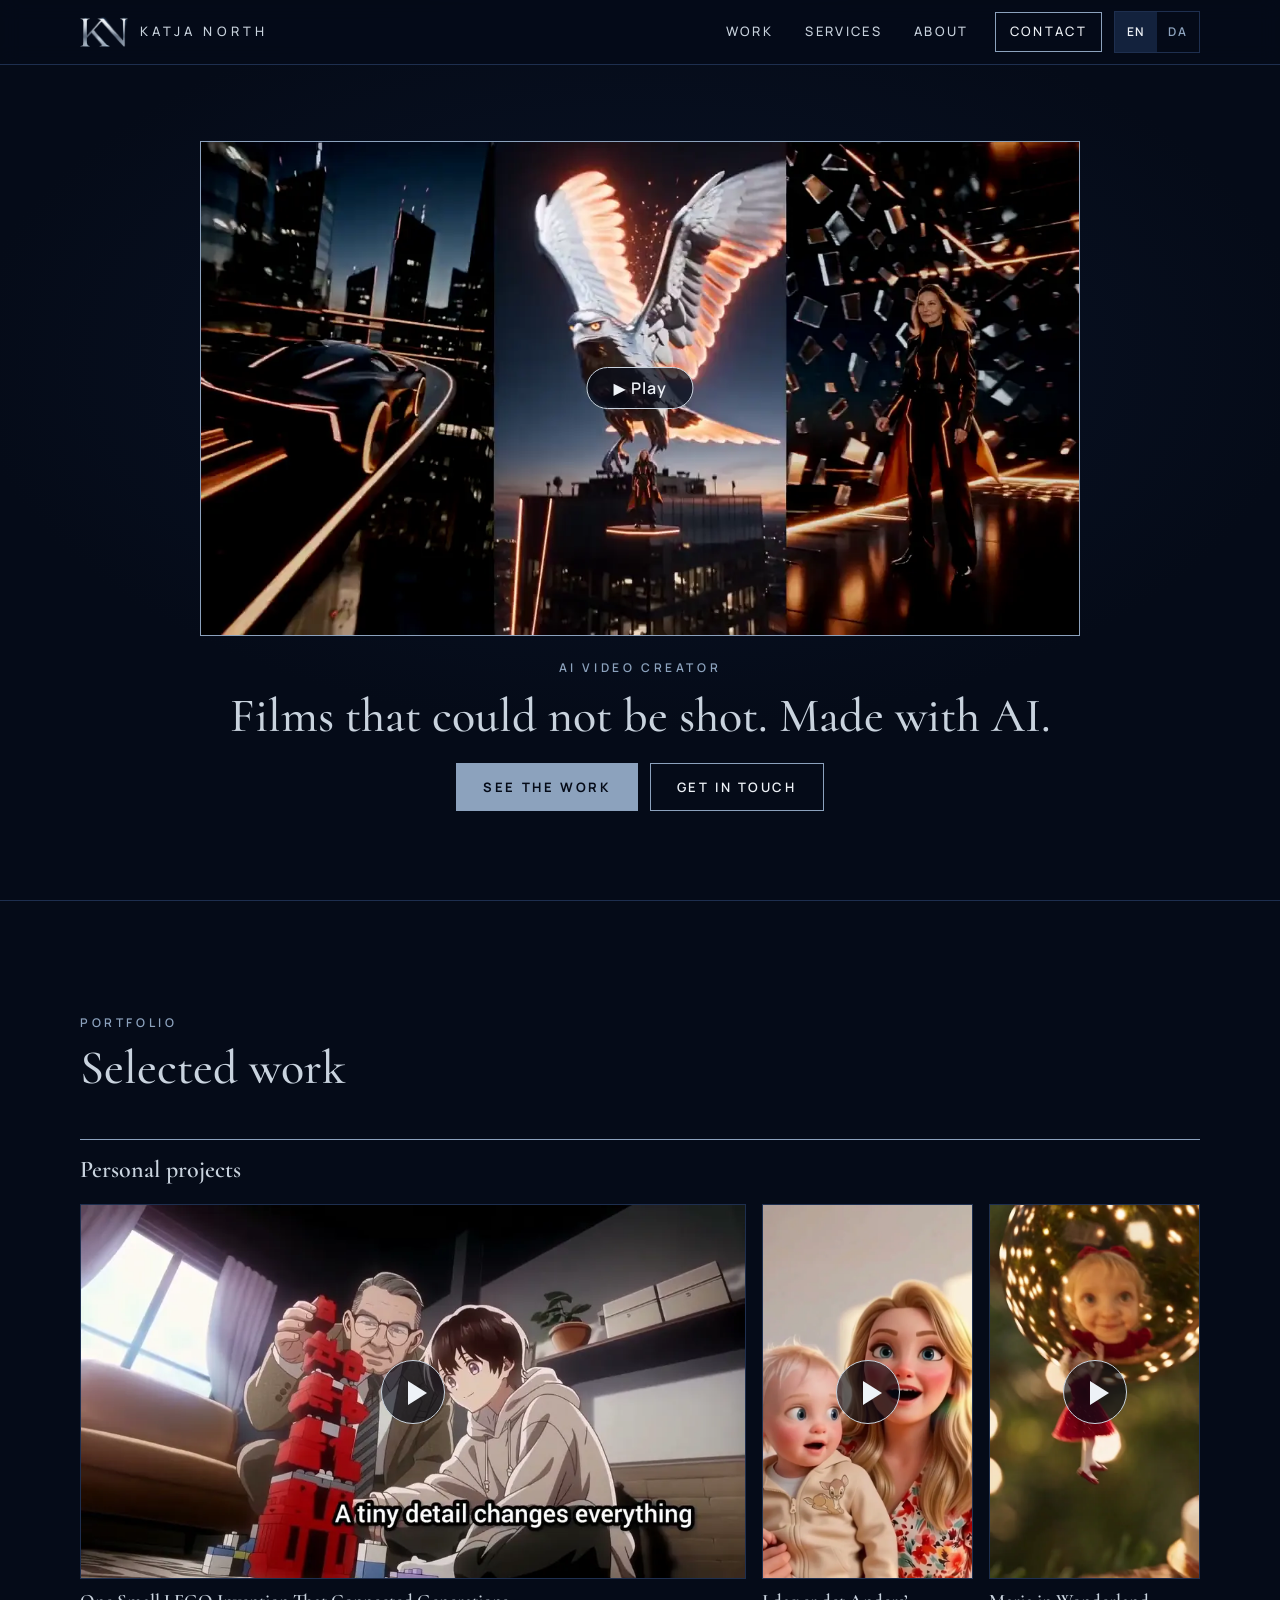
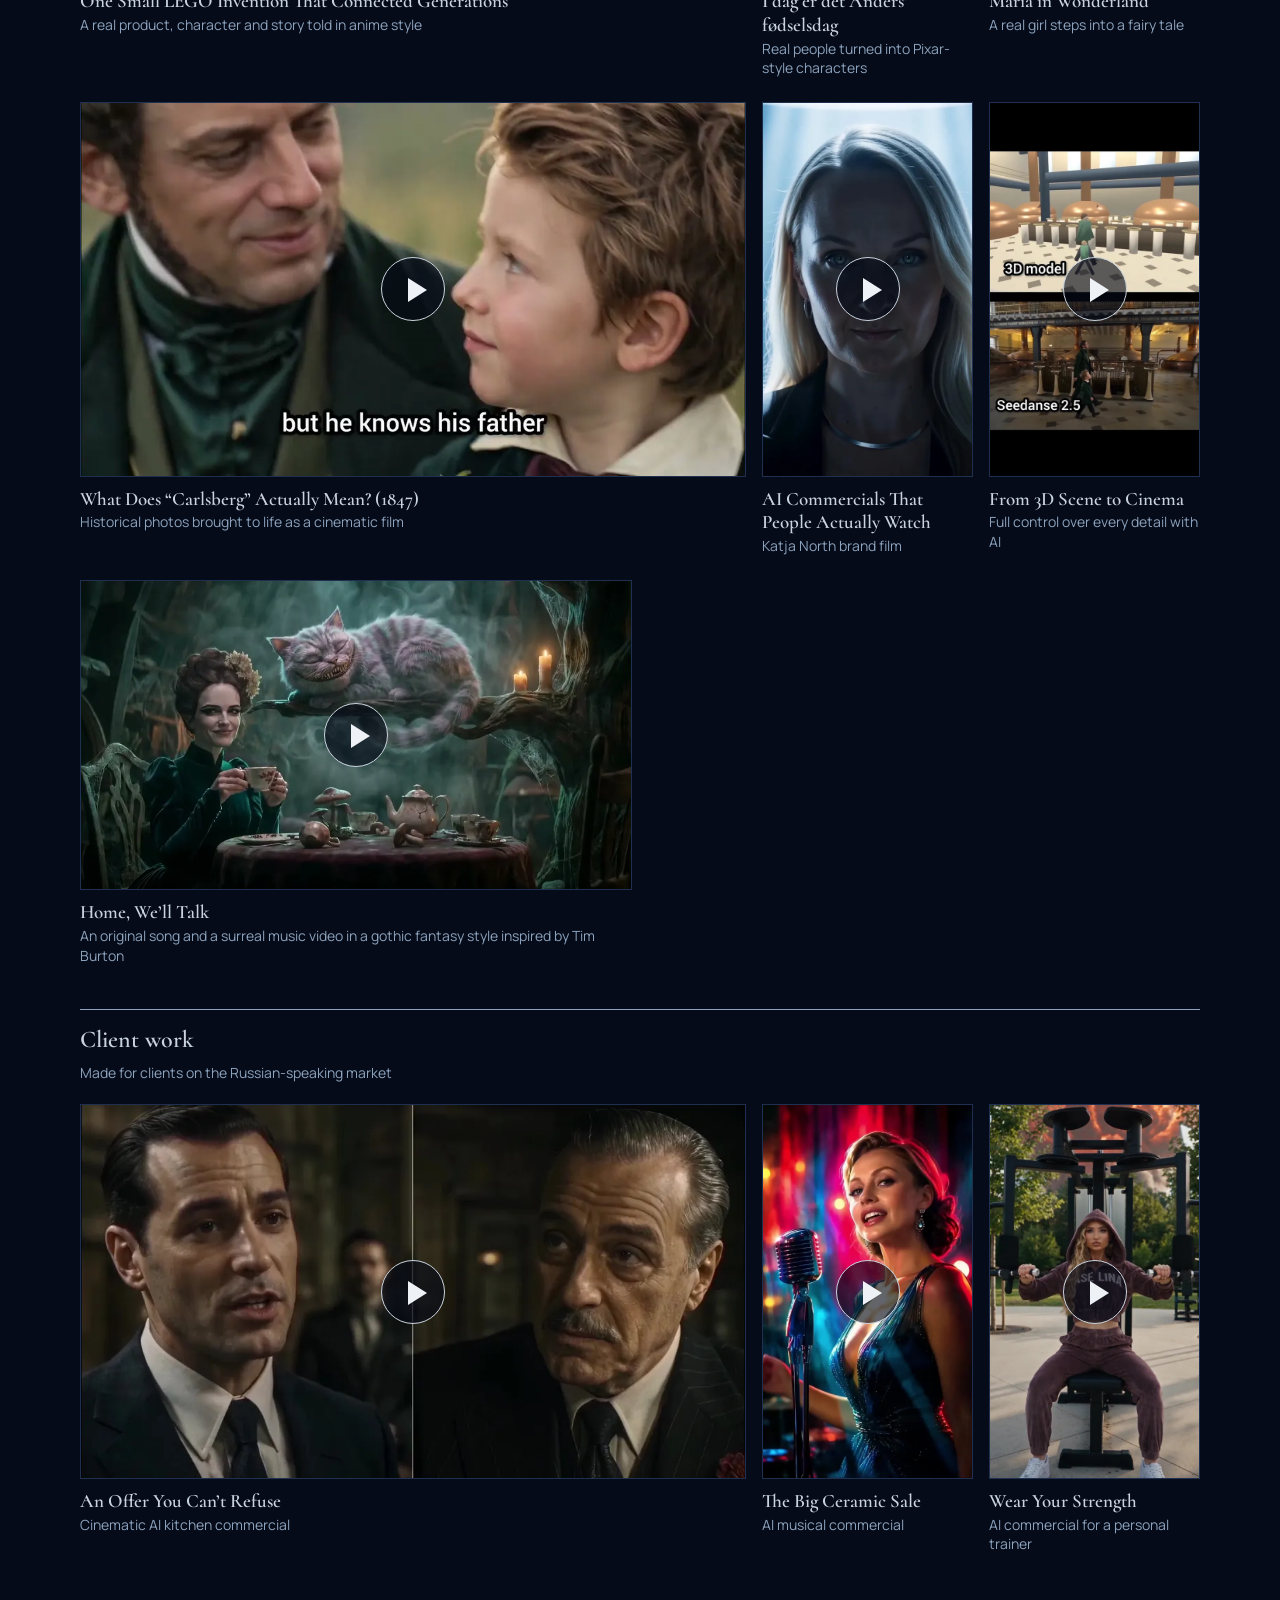
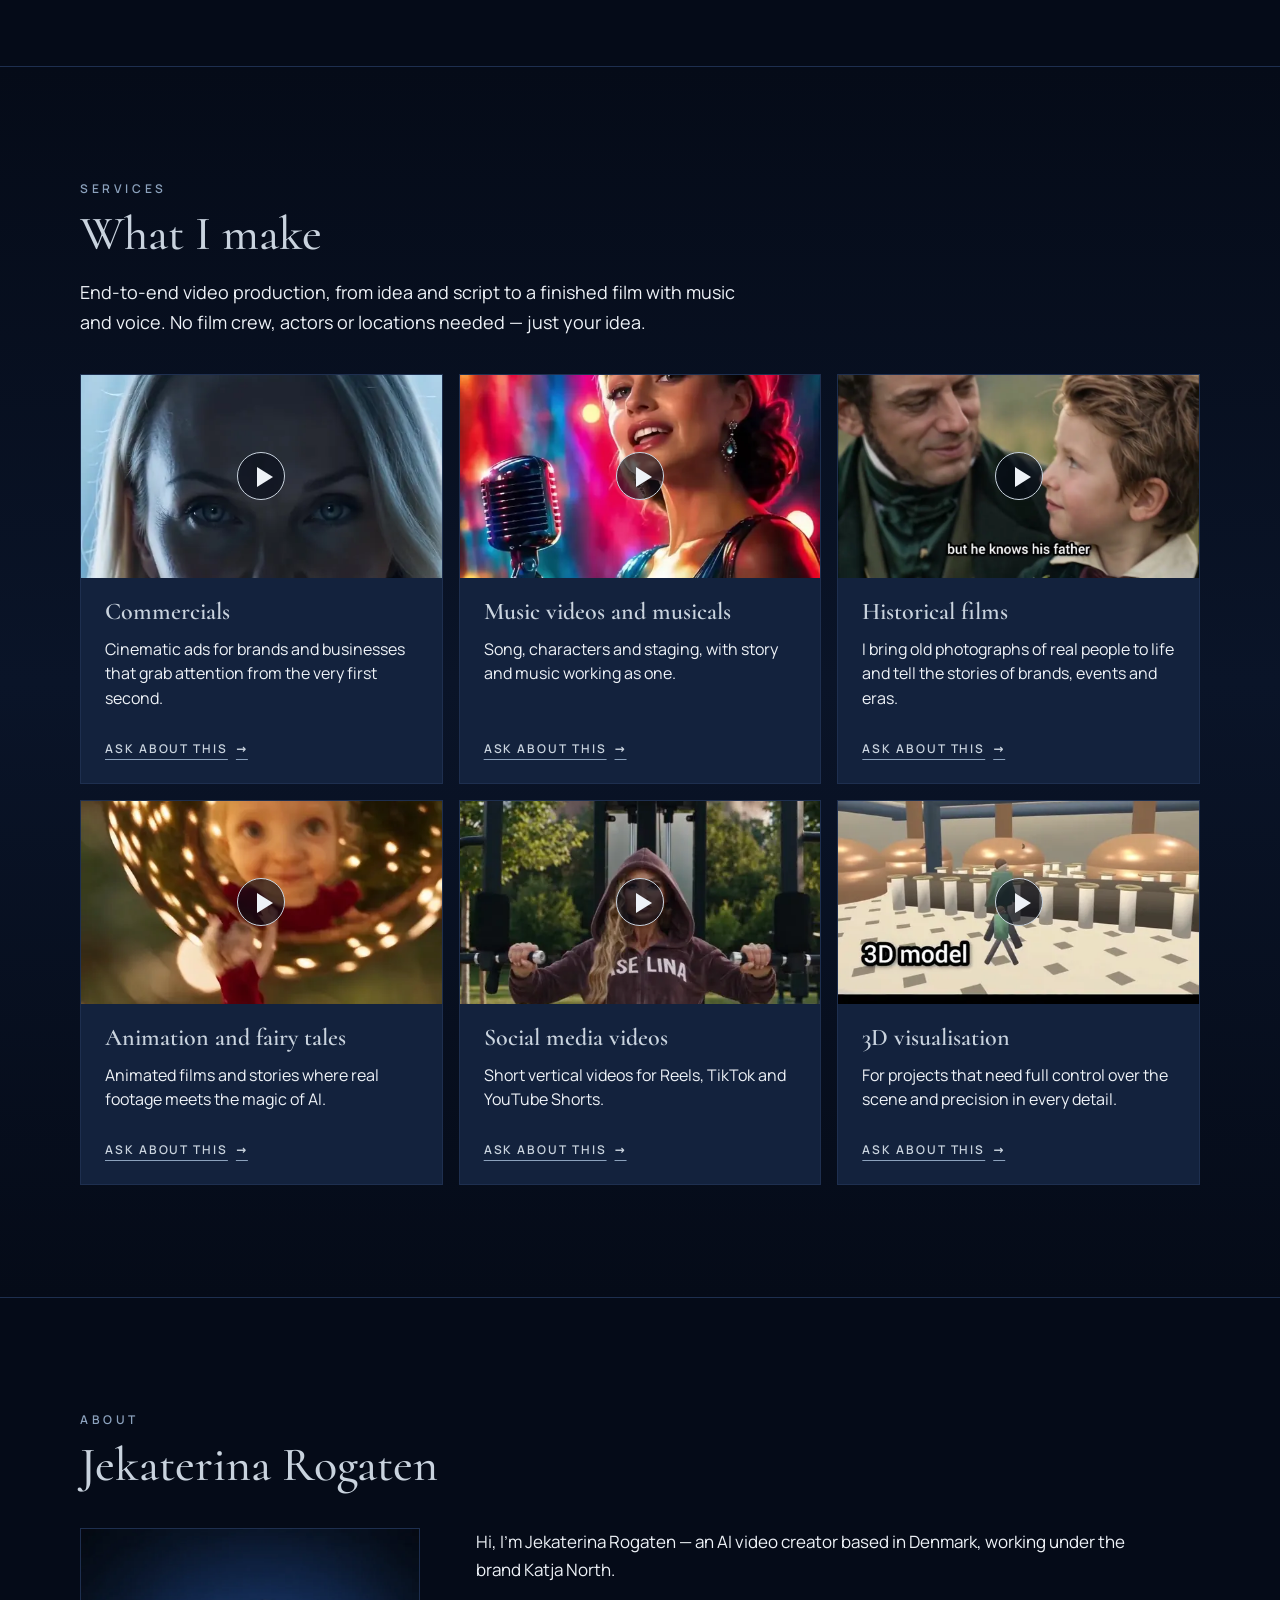
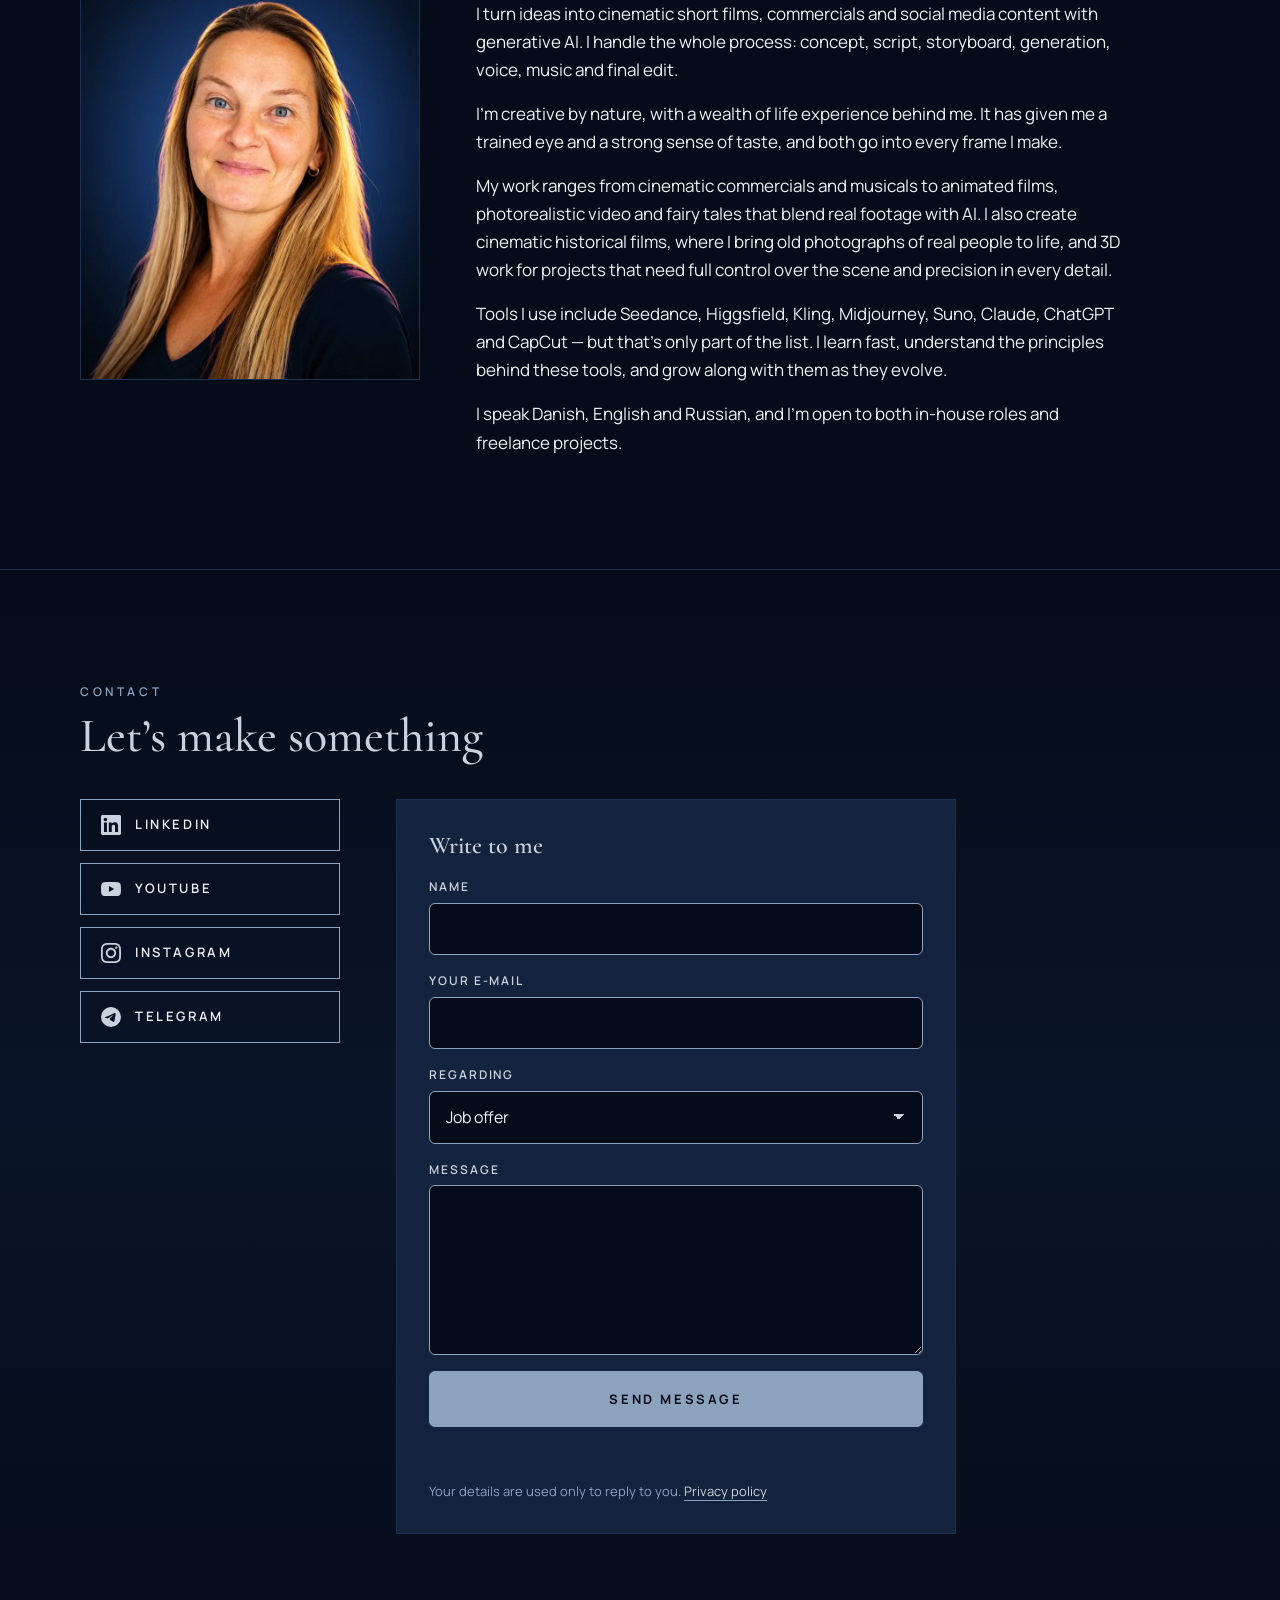
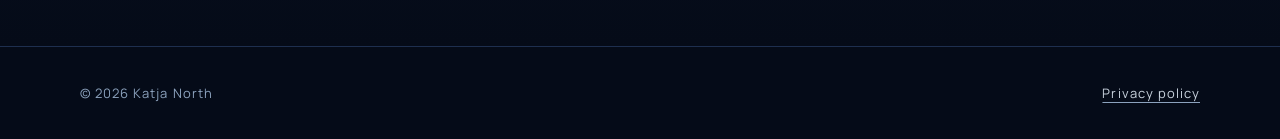
==== index.html @ 32ffb493 "Услуги: карточки с кадром-примером; Обо мне: сворачивание на телефоне Co-Authored-By: Claude Sonnet " ====
<!doctype html>
<html lang="en">
<head>
<meta charset="utf-8">
<meta name="viewport" content="width=device-width, initial-scale=1, viewport-fit=cover">
<title>Katja North — AI video creator in Denmark | AI commercials and films</title>
<meta name="description" content="Katja North (Jekaterina Rogaten) — AI video creator in Denmark. Cinematic commercials, music videos, historical films, animation and social media video made with generative AI.">
<link rel="canonical" href="https://katjanorth.com/">
<link rel="alternate" hreflang="en" href="https://katjanorth.com/">
<link rel="alternate" hreflang="da" href="https://katjanorth.com/da/">
<link rel="alternate" hreflang="x-default" href="https://katjanorth.com/">
<meta property="og:type" content="website">
<meta property="og:site_name" content="Katja North">
<meta property="og:locale" content="en_GB">
<meta property="og:url" content="https://katjanorth.com/">
<meta property="og:title" content="Katja North — AI video creator in Denmark">
<meta property="og:description" content="Cinematic commercials, music videos, historical films, animation and social media video made with generative AI.">
<meta property="og:image" content="https://katjanorth.com/assets/img/og.jpg">
<meta property="og:image:width" content="1200">
<meta property="og:image:height" content="630">
<meta name="twitter:card" content="summary_large_image">
<script type="application/ld+json">{"@context":"https://schema.org","@type":"Person","name":"Jekaterina Rogaten","alternateName":"Katja North","jobTitle":"AI video creator","url":"https://katjanorth.com/","image":"https://katjanorth.com/assets/img/katja.webp","address":{"@type":"PostalAddress","addressCountry":"DK"},"knowsLanguage":["da","en","ru"],"sameAs":["https://www.linkedin.com/in/jekaterina-rogaten-085a33438","https://youtube.com/@katja_north","https://www.instagram.com/katja_north","https://t.me/katja_north_ai"]}</script>
<meta name="theme-color" content="#050B18">
<link rel="icon" href="assets/img/logo-kn.png" type="image/png">
<link rel="preload" href="assets/fonts/manrope-latin-wght-normal.woff2" as="font" type="font/woff2" crossorigin>
<link rel="preload" href="assets/fonts/cormorant-latin-wght-normal.woff2" as="font" type="font/woff2" crossorigin>
<link rel="stylesheet" href="assets/css/style.css">
</head>
<body>
<a class="skip" href="#main" data-i18n="skip">Skip to content</a>

<header class="site-header" id="top">
  <div class="header-inner">
    <a class="brand" href="#top" aria-label="Katja North" translate="no">
      <img src="assets/img/logo-kn.png" width="388" height="245" alt="">
      <span>Katja North</span>
    </a>
    <nav class="site-nav" id="site-nav" aria-label="Sections" data-i18n-aria="ui.sections">
      <a href="#work" data-i18n="nav.work">Work</a>
      <a href="#services" data-i18n="nav.services">Services</a>
      <a href="#about" data-i18n="nav.about">About</a>
      <a href="#contact" class="nav-cta" data-i18n="nav.contact">Contact</a>
    </nav>
    <nav class="lang" aria-label="Language / Sprog" translate="no">
      <!-- LANG:START -->
      <a href="./" lang="en" hreflang="en" aria-current="true" aria-label="English">EN</a>
      <a href="da/" lang="da" hreflang="da" aria-label="Dansk">DA</a>
      <!-- LANG:END -->
    </nav>
    <button class="menu-btn" id="menu-btn" type="button" aria-expanded="false" aria-controls="site-nav" aria-label="Menu">
      <span></span><span></span><span></span>
    </button>
  </div>
</header>

<main id="main">

  <section class="hero" aria-label="Intro">
    <div class="wrap hero-inner">
      <!-- HERO-VIDEO:START (этот блок заменяет команда из .проект/правила/ролик-главного-экрана.md) -->
      <div class="hero-video">
        <div class="frame hero-loop" data-wide="assets/video/hero-wide.mp4" data-tall="assets/video/hero-tall.mp4" data-poster-wide="assets/video/hero-wide.webp" data-poster-tall="assets/video/hero-tall.webp">
          <video muted loop playsinline preload="metadata" aria-label="Katja North showreel" translate="no"></video>
        </div>
      </div>
      <!-- HERO-VIDEO:END -->
      <div class="hero-text">
        <p class="eyebrow" data-i18n="hero.eyebrow">AI video creator</p>
        <h1 data-i18n="hero.title">Films that could not be shot. Made with AI.</h1>
        <div class="hero-actions">
          <a class="btn btn-primary" href="#work" data-i18n="hero.work">See the work</a>
          <a class="btn" href="#contact" data-i18n="hero.contact">Get in touch</a>
        </div>
      </div>
    </div>
  </section>

  <section class="section" id="work">
    <div class="wrap">
      <p class="eyebrow" data-i18n="work.eyebrow">Portfolio</p>
      <h2 data-i18n="work.title">Selected work</h2>

      <h3 class="group-title" data-i18n="work.personal">Personal projects</h3>
      <div class="row-mix">
        <figure class="video wide">
          <div class="frame"><button type="button" class="play-btn" data-yt="LkNoCXGbqpU" data-title="One Small LEGO Invention That Connected Generations" aria-label="Play video: One Small LEGO Invention That Connected Generations"><img src="assets/img/covers/LkNoCXGbqpU.webp" width="960" height="540" alt="" loading="lazy" decoding="async"><span class="play" aria-hidden="true"></span></button></div>
          <figcaption><strong translate="no">One Small LEGO Invention That Connected Generations</strong><span data-i18n="cap.p5">A real product, character and story told in anime style</span></figcaption>
        </figure>
        <figure class="video tall">
          <div class="frame"><button type="button" class="play-btn" data-yt="qneAWVJtMv0" data-title="I dag er det Anders’ fødselsdag" aria-label="Play video: I dag er det Anders’ fødselsdag"><img src="assets/img/covers/qneAWVJtMv0.webp" width="540" height="960" alt="" loading="lazy" decoding="async"><span class="play" aria-hidden="true"></span></button></div>
          <figcaption><strong translate="no">I dag er det Anders’ fødselsdag</strong><span data-i18n="cap.p2">Real people turned into Pixar-style characters</span></figcaption>
        </figure>
        <figure id="ex-animation" class="video tall">
          <div class="frame"><button type="button" class="play-btn" data-yt="cWIKWivxySs" data-title="Maria in Wonderland" aria-label="Play video: Maria in Wonderland"><img src="assets/img/covers/cWIKWivxySs.webp" width="540" height="960" alt="" loading="lazy" decoding="async"><span class="play" aria-hidden="true"></span></button></div>
          <figcaption><strong translate="no">Maria in Wonderland</strong><span data-i18n="cap.p3">A real girl steps into a fairy tale</span></figcaption>
        </figure>
      </div>
      <div class="row-mix">
        <figure id="ex-historical" class="video wide">
          <div class="frame"><button type="button" class="play-btn" data-yt="ZE6QltWo5yY" data-title="What Does “Carlsberg” Actually Mean? (1847)" aria-label="Play video: What Does “Carlsberg” Actually Mean? (1847)"><img src="assets/img/covers/ZE6QltWo5yY.webp" width="960" height="540" alt="" loading="lazy" decoding="async"><span class="play" aria-hidden="true"></span></button></div>
          <figcaption><strong translate="no">What Does “Carlsberg” Actually Mean? (1847)</strong><span data-i18n="cap.p1">Historical photos brought to life as a cinematic film</span></figcaption>
        </figure>
        <figure id="ex-commercials" class="video tall">
          <div class="frame"><button type="button" class="play-btn" data-yt="skiCRepiLbw" data-title="AI Commercials That People Actually Watch" aria-label="Play video: AI Commercials That People Actually Watch"><img src="assets/img/covers/skiCRepiLbw.webp" width="540" height="960" alt="" loading="lazy" decoding="async"><span class="play" aria-hidden="true"></span></button></div>
          <figcaption><strong translate="no">AI Commercials That People Actually Watch</strong><span data-i18n="cap.p6">Katja North brand film</span></figcaption>
        </figure>
        <figure id="ex-3d" class="video tall">
          <div class="frame"><button type="button" class="play-btn" data-yt="U9ZX_11K3Z4" data-title="From 3D Scene to Cinema" aria-label="Play video: From 3D Scene to Cinema"><img src="assets/img/covers/U9ZX_11K3Z4.webp" width="540" height="960" alt="" loading="lazy" decoding="async"><span class="play" aria-hidden="true"></span></button></div>
          <figcaption><strong translate="no">From 3D Scene to Cinema</strong><span data-i18n="cap.p7">Full control over every detail with AI</span></figcaption>
        </figure>
      </div>
      <div class="row-two">
        <figure class="video wide">
          <div class="frame"><button type="button" class="play-btn" data-yt="rHyy3uDkzoM" data-title="Home, We’ll Talk" aria-label="Play video: Home, We’ll Talk"><img src="assets/img/covers/rHyy3uDkzoM.webp" width="960" height="540" alt="" loading="lazy" decoding="async"><span class="play" aria-hidden="true"></span></button></div>
          <figcaption><strong translate="no">Home, We’ll Talk</strong><span data-i18n="cap.p4">An original song and a surreal music video in a gothic fantasy style inspired by Tim Burton</span></figcaption>
        </figure>
      </div>

      <h3 class="group-title" data-i18n="work.client">Client work</h3>
      <p class="group-note" data-i18n="work.clientnote">Made for clients on the Russian-speaking market</p>
      <div class="row-mix">
        <figure class="video wide">
          <div class="frame"><button type="button" class="play-btn" data-yt="bs8Trxc5Lyw" data-title="An Offer You Can’t Refuse" aria-label="Play video: An Offer You Can’t Refuse"><img src="assets/img/covers/bs8Trxc5Lyw.webp" width="960" height="540" alt="" loading="lazy" decoding="async"><span class="play" aria-hidden="true"></span></button></div>
          <figcaption><strong translate="no">An Offer You Can’t Refuse</strong><span data-i18n="cap.k1">Cinematic AI kitchen commercial</span></figcaption>
        </figure>
        <figure id="ex-music" class="video tall">
          <div class="frame"><button type="button" class="play-btn" data-yt="XigeB61Av88" data-title="The Big Ceramic Sale" aria-label="Play video: The Big Ceramic Sale"><img src="assets/img/covers/XigeB61Av88.webp" width="540" height="960" alt="" loading="lazy" decoding="async"><span class="play" aria-hidden="true"></span></button></div>
          <figcaption><strong translate="no">The Big Ceramic Sale</strong><span data-i18n="cap.k2">AI musical commercial</span></figcaption>
        </figure>
        <figure id="ex-social" class="video tall">
          <div class="frame"><button type="button" class="play-btn" data-yt="LeQFFaoPtnA" data-title="Wear Your Strength" aria-label="Play video: Wear Your Strength"><img src="assets/img/covers/LeQFFaoPtnA.webp" width="540" height="960" alt="" loading="lazy" decoding="async"><span class="play" aria-hidden="true"></span></button></div>
          <figcaption><strong translate="no">Wear Your Strength</strong><span data-i18n="cap.k3">AI commercial for a personal trainer</span></figcaption>
        </figure>
      </div>
    </div>
  </section>

  <section class="section" id="services">
    <div class="wrap">
      <p class="eyebrow" data-i18n="services.eyebrow">Services</p>
      <h2 data-i18n="services.title">What I make</h2>
      <p class="lead" data-i18n="services.lead">End-to-end video production, from idea and script to a finished film with music and voice. No film crew, actors or locations needed — just your idea.</p>
      <div class="services">
        <article>
          <a class="card-thumb" href="#ex-commercials"><img src="assets/img/covers/skiCRepiLbw.webp" width="960" height="540" alt="" loading="lazy" decoding="async"><span class="play" aria-hidden="true"></span><span class="sr" data-i18n="svc.example">See example</span></a>
          <div class="card-body">
            <h3 data-i18n="s1.t">Commercials</h3>
            <p data-i18n="s1.d">Cinematic ads for brands and businesses that grab attention from the very first second.</p>
            <div class="card-actions">
              <a class="card-link" href="#contact-form" data-ask data-i18n="svc.ask">Ask about this</a>
            </div>
          </div>
        </article>
        <article>
          <a class="card-thumb" href="#ex-music"><img src="assets/img/covers/XigeB61Av88.webp" width="960" height="540" alt="" loading="lazy" decoding="async"><span class="play" aria-hidden="true"></span><span class="sr" data-i18n="svc.example">See example</span></a>
          <div class="card-body">
            <h3 data-i18n="s2.t">Music videos and musicals</h3>
            <p data-i18n="s2.d">Song, characters and staging, with story and music working as one.</p>
            <div class="card-actions">
              <a class="card-link" href="#contact-form" data-ask data-i18n="svc.ask">Ask about this</a>
            </div>
          </div>
        </article>
        <article>
          <a class="card-thumb" href="#ex-historical"><img src="assets/img/covers/ZE6QltWo5yY.webp" width="960" height="540" alt="" loading="lazy" decoding="async"><span class="play" aria-hidden="true"></span><span class="sr" data-i18n="svc.example">See example</span></a>
          <div class="card-body">
            <h3 data-i18n="s3.t">Historical films</h3>
            <p data-i18n="s3.d">I bring old photographs of real people to life and tell the stories of brands, events and eras.</p>
            <div class="card-actions">
              <a class="card-link" href="#contact-form" data-ask data-i18n="svc.ask">Ask about this</a>
            </div>
          </div>
        </article>
        <article>
          <a class="card-thumb" href="#ex-animation"><img src="assets/img/covers/cWIKWivxySs.webp" width="960" height="540" alt="" loading="lazy" decoding="async"><span class="play" aria-hidden="true"></span><span class="sr" data-i18n="svc.example">See example</span></a>
          <div class="card-body">
            <h3 data-i18n="s4.t">Animation and fairy tales</h3>
            <p data-i18n="s4.d">Animated films and stories where real footage meets the magic of AI.</p>
            <div class="card-actions">
              <a class="card-link" href="#contact-form" data-ask data-i18n="svc.ask">Ask about this</a>
            </div>
          </div>
        </article>
        <article>
          <a class="card-thumb" href="#ex-social"><img src="assets/img/covers/LeQFFaoPtnA.webp" width="960" height="540" alt="" loading="lazy" decoding="async"><span class="play" aria-hidden="true"></span><span class="sr" data-i18n="svc.example">See example</span></a>
          <div class="card-body">
            <h3 data-i18n="s5.t">Social media videos</h3>
            <p data-i18n="s5.d">Short vertical videos for Reels, TikTok and YouTube Shorts.</p>
            <div class="card-actions">
              <a class="card-link" href="#contact-form" data-ask data-i18n="svc.ask">Ask about this</a>
            </div>
          </div>
        </article>
        <article>
          <a class="card-thumb" href="#ex-3d"><img src="assets/img/covers/U9ZX_11K3Z4.webp" width="960" height="540" alt="" loading="lazy" decoding="async"><span class="play" aria-hidden="true"></span><span class="sr" data-i18n="svc.example">See example</span></a>
          <div class="card-body">
            <h3 data-i18n="s6.t">3D visualisation</h3>
            <p data-i18n="s6.d">For projects that need full control over the scene and precision in every detail.</p>
            <div class="card-actions">
              <a class="card-link" href="#contact-form" data-ask data-i18n="svc.ask">Ask about this</a>
            </div>
          </div>
        </article>
      </div>
    </div>
  </section>

  <section class="section" id="about">
    <div class="wrap">
      <p class="eyebrow" data-i18n="about.eyebrow">About</p>
      <h2 translate="no">Jekaterina Rogaten</h2>
      <div class="about">
        <img class="about-photo" src="assets/img/katja.webp" width="768" height="1024" alt="Jekaterina Rogaten" loading="lazy" decoding="async">
        <div class="about-text">
          <p data-i18n="about.p1">Hi, I’m Jekaterina Rogaten — an AI video creator based in Denmark, working under the brand Katja North.</p>
          <p data-i18n="about.p2">I turn ideas into cinematic short films, commercials and social media content with generative AI. I handle the whole process: concept, script, storyboard, generation, voice, music and final edit.</p>
          <div class="about-more" id="about-more">
          <p data-i18n="about.p3">I’m creative by nature, with a wealth of life experience behind me. It has given me a trained eye and a strong sense of taste, and both go into every frame I make.</p>
          <p data-i18n="about.p4">My work ranges from cinematic commercials and musicals to animated films, photorealistic video and fairy tales that blend real footage with AI. I also create cinematic historical films, where I bring old photographs of real people to life, and 3D work for projects that need full control over the scene and precision in every detail.</p>
          <p data-i18n="about.p5">Tools I use include Seedance, Higgsfield, Kling, Midjourney, Suno, Claude, ChatGPT and CapCut — but that’s only part of the list. I learn fast, understand the principles behind these tools, and grow along with them as they evolve.</p>
          </div>
          <p data-i18n="about.p6">I speak Danish, English and Russian, and I’m open to both in-house roles and freelance projects.</p>
          <button type="button" class="about-toggle" id="about-toggle" aria-controls="about-more" aria-expanded="false" hidden></button>
        </div>
      </div>
    </div>
  </section>

  <section class="section" id="contact">
    <div class="wrap">
      <p class="eyebrow" data-i18n="contact.eyebrow">Contact</p>
      <h2 data-i18n="contact.title">Let’s make something</h2>
      <div class="contact">
        <ul class="socials">
          <li><a href="https://www.linkedin.com/in/jekaterina-rogaten-085a33438" target="_blank" rel="noopener"><svg viewBox="0 0 24 24" width="20" height="20" aria-hidden="true" focusable="false"><path fill="currentColor" d="M20.447 20.452h-3.554v-5.569c0-1.328-.027-3.037-1.852-3.037-1.853 0-2.136 1.445-2.136 2.939v5.667H9.351V9h3.414v1.561h.046c.477-.9 1.637-1.85 3.37-1.85 3.601 0 4.267 2.37 4.267 5.455v6.286zM5.337 7.433c-1.144 0-2.063-.926-2.063-2.065 0-1.138.92-2.063 2.063-2.063 1.14 0 2.064.925 2.064 2.063 0 1.139-.925 2.065-2.064 2.065zm1.782 13.019H3.555V9h3.564v11.452zM22.225 0H1.771C.792 0 0 .774 0 1.729v20.542C0 23.227.792 24 1.771 24h20.451C23.2 24 24 23.227 24 22.271V1.729C24 .774 23.2 0 22.222 0h.003z"/></svg><span>LinkedIn</span></a></li>
          <li><a href="https://youtube.com/@katja_north" target="_blank" rel="noopener"><svg viewBox="0 0 24 24" width="20" height="20" aria-hidden="true" focusable="false"><path fill="currentColor" d="M23.498 6.186a3.016 3.016 0 0 0-2.122-2.136C19.505 3.545 12 3.545 12 3.545s-7.505 0-9.377.505A3.017 3.017 0 0 0 .502 6.186C0 8.07 0 12 0 12s0 3.93.502 5.814a3.016 3.016 0 0 0 2.122 2.136c1.871.505 9.376.505 9.376.505s7.505 0 9.377-.505a3.015 3.015 0 0 0 2.122-2.136C24 15.93 24 12 24 12s0-3.93-.502-5.814zM9.545 15.568V8.432L15.818 12l-6.273 3.568z"/></svg><span>YouTube</span></a></li>
          <li><a href="https://www.instagram.com/katja_north" target="_blank" rel="noopener"><svg viewBox="0 0 24 24" width="20" height="20" aria-hidden="true" focusable="false"><path fill="currentColor" d="M12 0C8.74 0 8.333.015 7.053.072 5.775.132 4.905.333 4.14.63c-.789.306-1.459.717-2.126 1.384S.935 3.35.63 4.14C.333 4.905.131 5.775.072 7.053.012 8.333 0 8.74 0 12s.015 3.667.072 4.947c.06 1.277.261 2.148.558 2.913.306.788.717 1.459 1.384 2.126.667.666 1.336 1.079 2.126 1.384.766.296 1.636.499 2.913.558C8.333 23.988 8.74 24 12 24s3.667-.015 4.947-.072c1.277-.06 2.148-.262 2.913-.558.788-.306 1.459-.718 2.126-1.384.666-.667 1.079-1.335 1.384-2.126.296-.765.499-1.636.558-2.913.06-1.28.072-1.687.072-4.947s-.015-3.667-.072-4.947c-.06-1.277-.262-2.149-.558-2.913-.306-.789-.718-1.459-1.384-2.126C21.319 1.347 20.651.935 19.86.63c-.765-.297-1.636-.499-2.913-.558C15.667.012 15.26 0 12 0zm0 2.16c3.203 0 3.585.016 4.85.071 1.17.055 1.805.249 2.227.415.562.217.96.477 1.382.896.419.42.679.819.896 1.381.164.422.36 1.057.413 2.227.057 1.266.07 1.646.07 4.85s-.015 3.585-.074 4.85c-.061 1.17-.256 1.805-.421 2.227-.224.562-.479.96-.899 1.382-.419.419-.824.679-1.38.896-.42.164-1.065.36-2.235.413-1.274.057-1.649.07-4.859.07-3.211 0-3.586-.015-4.859-.074-1.171-.061-1.816-.256-2.236-.421-.569-.224-.96-.479-1.379-.899-.421-.419-.69-.824-.9-1.38-.165-.42-.359-1.065-.42-2.235-.045-1.26-.061-1.649-.061-4.844 0-3.196.016-3.586.061-4.861.061-1.17.255-1.814.42-2.234.21-.57.479-.96.9-1.381.419-.419.81-.689 1.379-.898.42-.166 1.051-.361 2.221-.421 1.275-.045 1.65-.06 4.859-.06l.045.03zm0 3.678c-3.405 0-6.162 2.76-6.162 6.162 0 3.405 2.76 6.162 6.162 6.162 3.405 0 6.162-2.76 6.162-6.162 0-3.405-2.76-6.162-6.162-6.162zM12 16c-2.21 0-4-1.79-4-4s1.79-4 4-4 4 1.79 4 4-1.79 4-4 4zm7.846-10.405c0 .795-.646 1.44-1.44 1.44-.795 0-1.44-.646-1.44-1.44 0-.794.646-1.439 1.44-1.439.793-.001 1.44.645 1.44 1.439z"/></svg><span>Instagram</span></a></li>
          <li><a href="https://t.me/katja_north_ai" target="_blank" rel="noopener"><svg viewBox="0 0 24 24" width="20" height="20" aria-hidden="true" focusable="false"><path fill="currentColor" d="M11.944 0A12 12 0 0 0 0 12a12 12 0 0 0 12 12 12 12 0 0 0 12-12A12 12 0 0 0 12 0a12 12 0 0 0-.056 0zm4.962 7.224c.1-.002.321.023.465.14a.506.506 0 0 1 .171.325c.016.093.036.306.02.472-.18 1.898-.962 6.502-1.36 8.627-.168.9-.499 1.201-.82 1.23-.696.065-1.225-.46-1.9-.902-1.056-.693-1.653-1.124-2.678-1.8-1.185-.78-.417-1.21.258-1.91.177-.184 3.247-2.977 3.307-3.23.007-.032.014-.15-.056-.212s-.174-.041-.249-.024c-.106.024-1.793 1.14-5.061 3.345-.48.33-.913.49-1.302.48-.428-.008-1.252-.241-1.865-.44-.752-.245-1.349-.374-1.297-.789.027-.216.325-.437.893-.663 3.498-1.524 5.83-2.529 6.998-3.014 3.332-1.386 4.025-1.627 4.476-1.635z"/></svg><span>Telegram</span></a></li>
        </ul>

        <form class="form" id="contact-form" action="https://formspree.io/f/xppdqeze" method="POST" novalidate>
          <h3 data-i18n="form.title">Write to me</h3>
          <div class="field">
            <label for="f-name" data-i18n="form.name">Name</label>
            <input id="f-name" name="name" type="text" autocomplete="name" required>
          </div>
          <div class="field">
            <label for="f-email" data-i18n="form.email">Your e-mail</label>
            <input id="f-email" name="email" type="email" autocomplete="email" inputmode="email" required>
          </div>
          <div class="field">
            <label for="f-subject" data-i18n="form.subject">Regarding</label>
            <select id="f-subject" name="subject">
              <option value="Job offer" data-i18n="form.opt1">Job offer</option>
              <option value="Project" data-i18n="form.opt2">Project</option>
              <option value="Other" data-i18n="form.opt3">Other</option>
            </select>
          </div>
          <div class="field">
            <label for="f-message" data-i18n="form.message">Message</label>
            <textarea id="f-message" name="message" rows="6" required></textarea>
          </div>
          <input class="hp" type="text" name="_gotcha" tabindex="-1" autocomplete="off" aria-hidden="true">
          <button class="btn btn-primary form-send" id="f-send" type="submit" data-i18n="form.send">Send message</button>
          <p class="form-status" id="form-status" role="status" aria-live="polite"></p>
          <p class="form-note"><span data-i18n="form.note">Your details are used only to reply to you.</span> <a href="privacy.html" data-i18n="foot.privacy">Privacy policy</a></p>
        </form>
      </div>
    </div>
  </section>

</main>

<footer class="site-footer">
  <div class="wrap footer-inner"><span translate="no">© <span id="year">2026</span> Katja North</span><a href="privacy.html" data-i18n="foot.privacy">Privacy policy</a></div>
</footer>

<script src="assets/js/main.js" defer></script>
</body>
</html>
---- assets/css/style.css ----
/* Katja North — одна страница: ночной синий, серебро, холодный стальной акцент. */
@font-face{font-family:"Manrope";src:url("../fonts/manrope-latin-wght-normal.woff2") format("woff2");font-weight:200 800;font-display:swap;unicode-range:U+0000-00FF,U+0131,U+0152-0153,U+02BB-02BC,U+02C6,U+02DA,U+02DC,U+2000-206F,U+20AC,U+2122,U+2191,U+2193,U+2212,U+2215,U+FEFF,U+FFFD}
@font-face{font-family:"Manrope";src:url("../fonts/manrope-latin-ext-wght-normal.woff2") format("woff2");font-weight:200 800;font-display:swap;unicode-range:U+0100-02BA,U+02BD-02C5,U+02C7-02CC,U+02CE-02D7,U+02DD-02FF,U+1E00-1E9F,U+1EF2-1EFF,U+2020,U+20A0-20AB,U+20AD-20C0,U+2113,U+2C60-2C7F,U+A720-A7FF}
@font-face{font-family:"Cormorant";src:url("../fonts/cormorant-latin-wght-normal.woff2") format("woff2");font-weight:300 700;font-display:swap;unicode-range:U+0000-00FF,U+0131,U+0152-0153,U+02BB-02BC,U+02C6,U+02DA,U+02DC,U+2000-206F,U+20AC,U+2122,U+2191,U+2193,U+2212,U+2215,U+FEFF,U+FFFD}
@font-face{font-family:"Cormorant";src:url("../fonts/cormorant-latin-ext-wght-normal.woff2") format("woff2");font-weight:300 700;font-display:swap;unicode-range:U+0100-02BA,U+02BD-02C5,U+02C7-02CC,U+02CE-02D7,U+02DD-02FF,U+1E00-1E9F,U+1EF2-1EFF,U+2020,U+20A0-20AB,U+20AD-20C0,U+2113,U+2C60-2C7F,U+A720-A7FF}

:root{
  color-scheme:dark;
  --bg:#050B18;
  --bg-2:#0A1428;
  --surface:#13223D;
  --line:#1e2f4f;
  --accent:#8CA2BD;
  --silver:#C9D3DE;
  --text:#EEF2F7;
  --on-accent:#050B18;
  --ok:#9fd8b4;
  --err:#f0a6a6;
  --display:"Cormorant","Times New Roman",Georgia,serif;
  --body:"Manrope",system-ui,-apple-system,"Segoe UI",Arial,sans-serif;
  --header-h:64px;
  --gutter-l:max(20px,env(safe-area-inset-left,0px));
  --gutter-r:max(20px,env(safe-area-inset-right,0px));
}

*,*::before,*::after{box-sizing:border-box}
html{scroll-behavior:smooth;-webkit-text-size-adjust:100%}
body{margin:0;background:var(--bg);color:var(--text);font-family:var(--body);font-size:1.0625rem;line-height:1.65}
img{max-width:100%;height:auto;display:block}
a{color:inherit}
h1,h2,h3,p,ul,figure{margin:0}
ul{padding:0;list-style:none}
button,input,select,textarea{font:inherit;color:inherit}
:focus-visible{outline:2px solid var(--text);outline-offset:3px}
[id]{scroll-margin-top:calc(var(--header-h) + env(safe-area-inset-top,0px))}

.wrap{max-width:1160px;margin-inline:auto;padding-left:var(--gutter-l);padding-right:var(--gutter-r)}
.skip{position:absolute;left:-999px;top:0;background:var(--accent);color:var(--on-accent);padding:10px 16px;z-index:100}
.skip:focus{left:8px;top:8px}

/* ---------- Шапка, меню, язык ---------- */
.site-header{position:fixed;inset:0 0 auto;z-index:50;padding-top:env(safe-area-inset-top,0px);background:rgba(5,11,24,.88);backdrop-filter:blur(10px);-webkit-backdrop-filter:blur(10px);border-bottom:1px solid var(--line)}
.header-inner{max-width:1160px;margin-inline:auto;height:var(--header-h);display:flex;align-items:center;gap:12px;padding-left:var(--gutter-l);padding-right:var(--gutter-r)}
.brand{display:flex;align-items:center;gap:12px;text-decoration:none;color:var(--silver);font-size:.8125rem;font-weight:500;letter-spacing:.32em;text-transform:uppercase;white-space:nowrap;min-height:44px;margin-right:auto}
.brand img{height:30px;width:auto}
.site-nav{display:flex;align-items:center;gap:4px}
.site-nav a{display:flex;align-items:center;min-height:44px;padding:0 14px;text-decoration:none;font-size:.8125rem;font-weight:500;letter-spacing:.18em;text-transform:uppercase;color:var(--silver);transition:color .2s}
.site-nav a:hover,.site-nav a.is-active{color:var(--text)}
.site-nav a.is-active{text-decoration:underline;text-decoration-color:var(--accent);text-underline-offset:8px}
.site-nav .nav-cta{border:1px solid var(--accent);margin-left:8px;min-height:40px;text-decoration:none!important}
.site-nav .nav-cta:hover{background:var(--accent);color:var(--on-accent)}
.lang{display:flex;border:1px solid var(--line)}
.lang a{display:flex;align-items:center;justify-content:center;min-width:42px;min-height:40px;padding:0 8px;text-decoration:none;font-size:.75rem;font-weight:600;letter-spacing:.14em;color:var(--accent)}
.lang a[aria-current="true"]{background:var(--surface);color:var(--text)}
.lang a:hover{color:var(--text)}
.menu-btn{display:none;width:44px;height:44px;padding:0;background:none;border:0;cursor:pointer;flex-direction:column;justify-content:center;align-items:center;gap:6px}
.menu-btn span{display:block;width:26px;height:2px;background:var(--text);transition:transform .25s,opacity .2s}
.menu-btn[aria-expanded="true"] span:nth-child(1){transform:translateY(8px) rotate(45deg)}
.menu-btn[aria-expanded="true"] span:nth-child(2){opacity:0}
.menu-btn[aria-expanded="true"] span:nth-child(3){transform:translateY(-8px) rotate(-45deg)}

@media (max-width:860px){
  .menu-btn{display:flex}
  .site-nav{position:absolute;left:0;right:0;top:100%;flex-direction:column;align-items:stretch;gap:0;background:var(--bg);border-bottom:1px solid var(--line);padding:4px var(--gutter-r) 16px var(--gutter-l);max-height:calc(100vh - var(--header-h));max-height:calc(100dvh - var(--header-h));overflow-y:auto;visibility:hidden;opacity:0;transform:translateY(-8px);transition:opacity .2s,transform .2s,visibility .2s}
  .site-nav.is-open{visibility:visible;opacity:1;transform:none}
  .site-nav a{min-height:52px;padding:0;font-size:.9375rem;border-bottom:1px solid var(--line)}
  .site-nav .nav-cta{margin:14px 0 0;justify-content:center;min-height:48px}
}
@media (max-width:520px){
  .brand span{display:none}
}

/* ---------- Общие элементы ---------- */
.eyebrow{font-size:.75rem;font-weight:600;letter-spacing:.3em;text-transform:uppercase;color:var(--accent)}
h1,h2{font-family:var(--display);font-weight:500;line-height:1.08;text-wrap:balance;color:var(--silver)}
h1{font-size:clamp(1.9rem,4.2vw,3rem)}
h2{font-size:clamp(1.9rem,4.4vw,3rem);margin-top:10px}
h3{font-family:var(--display);font-weight:600;font-size:1.5rem;line-height:1.2;color:var(--silver)}
.btn{display:inline-flex;align-items:center;justify-content:center;min-height:48px;padding:0 26px;border:1px solid var(--accent);background:none;color:var(--text);text-decoration:none;font-size:.8125rem;font-weight:600;letter-spacing:.2em;text-transform:uppercase;cursor:pointer;transition:background .2s,color .2s,border-color .2s}
.btn:hover{border-color:var(--text)}
.btn-primary{background:var(--accent);color:var(--on-accent);font-weight:700}
.btn-primary:hover{background:var(--silver);border-color:var(--silver)}
.section{padding-block:clamp(56px,9vw,112px);border-top:1px solid var(--line)}
.section:nth-of-type(odd){background:linear-gradient(180deg,var(--bg) 0%,var(--bg-2) 50%,var(--bg) 100%)}

/* ---------- Ролики ---------- */
.video{display:flex;flex-direction:column;gap:10px;min-width:0}
.frame{position:relative;background:var(--surface);border:1px solid var(--line);overflow:hidden;max-width:100%}
.wide .frame{aspect-ratio:16/9}
.tall .frame{aspect-ratio:9/16}
.play-btn{position:absolute;inset:0;width:100%;height:100%;padding:0;border:0;background:none;cursor:pointer}
.play-btn img{width:100%;height:100%;object-fit:cover;transition:transform .5s,opacity .3s}
.play-btn:hover img{transform:scale(1.03);opacity:.85}
.play{position:absolute;left:50%;top:50%;width:64px;height:64px;margin:-32px 0 0 -32px;border-radius:50%;background:rgba(5,11,24,.62);border:1px solid var(--silver);transition:background .2s}
.play::after{content:"";position:absolute;left:26px;top:20px;border-style:solid;border-width:12px 0 12px 19px;border-color:transparent transparent transparent var(--text)}
.play-btn:hover .play{background:var(--accent)}
.frame iframe{position:absolute;inset:0;width:100%;height:100%;border:0}
.video figcaption{display:flex;flex-direction:column;gap:2px;font-size:.875rem;line-height:1.4;color:var(--accent)}
.video figcaption strong{font-family:var(--display);font-weight:600;font-size:1.1875rem;line-height:1.25;color:var(--silver)}

.group-title{margin-top:44px;padding-top:16px;border-top:1px solid var(--accent)}
.group-note{margin-top:6px;font-size:.875rem;color:var(--accent)}
.row-mix{display:flex;align-items:flex-start;gap:16px;margin-top:20px}
.row-mix .wide{flex:1.7778 1 0}
.row-mix .tall{flex:.5625 1 0}
.row-two{display:grid;grid-template-columns:repeat(2,minmax(0,1fr));gap:16px;margin-top:24px}
.row-mix + .row-mix{margin-top:24px}
@media (max-width:760px) and (orientation:portrait){
  .row-mix{flex-wrap:wrap;row-gap:24px}
  .row-mix .wide{flex:1 1 100%}
  .row-mix .tall{flex:1 1 calc(50% - 8px)}
  .row-two{grid-template-columns:minmax(0,1fr)}
}

/* ---------- Главный экран ---------- */
.hero{min-height:100vh;min-height:100svh;display:flex;align-items:center;padding-block:calc(var(--header-h) + env(safe-area-inset-top,0px) + 20px) 32px;background:radial-gradient(70% 55% at 50% 40%,var(--bg-2) 0%,var(--bg) 75%)}
.hero-inner{display:flex;flex-direction:column;align-items:center;text-align:center;gap:22px;width:100%}
.hero-video{flex:none;width:100%;display:flex;justify-content:center}
.hero-figure .frame{height:min(52vh,560px);height:min(52svh,560px);min-height:230px;border-color:var(--accent)}
/* ролик с автозапуском: рамка 9:16 в вертикальном положении экрана, 16:9 в горизонтальном */
.hero-loop{border-color:var(--accent);aspect-ratio:9/16;height:min(52vh,560px);height:min(52svh,560px);min-height:230px}
.hero-loop video{position:absolute;inset:0;width:100%;height:100%;object-fit:cover;display:block}
.hero-play{position:absolute;left:50%;top:50%;transform:translate(-50%,-50%);padding:12px 26px;border-radius:999px;border:1px solid var(--silver);background:rgba(5,11,24,.72);color:var(--text);font-weight:600;font-size:1rem;line-height:1;font-family:inherit;letter-spacing:.06em;cursor:pointer;z-index:2}
.hero-play:hover,.hero-play:focus-visible{background:var(--accent);color:var(--on-accent)}
.hero-play[hidden]{display:none}
@media (orientation:landscape){
  .hero-loop{aspect-ratio:16/9;height:auto;min-height:0;width:min(100%,880px,calc((100vh - var(--header-h) - 290px)*16/9));width:min(100%,880px,calc((100svh - var(--header-h) - 290px)*16/9));min-width:300px}
}
.hero-text{display:flex;flex-direction:column;align-items:center;gap:14px}
.hero-actions{display:flex;flex-wrap:wrap;justify-content:center;gap:12px;margin-top:6px}
@media (orientation:landscape) and (max-height:560px){
  .hero-inner{flex-direction:row;justify-content:center;gap:32px;text-align:left}
  .hero-figure .frame{height:calc(100vh - var(--header-h) - 56px);height:calc(100svh - var(--header-h) - 56px);min-height:200px}
  .hero-video{width:auto}
  .hero-loop{width:46vw;min-width:0}
  .hero-text{align-items:flex-start;max-width:26rem}
  .hero-actions{justify-content:flex-start}
  h1{font-size:clamp(1.5rem,7vh,2.2rem)}
}

/* ---------- Услуги ---------- */
.lead{max-width:62ch;margin-top:18px;font-size:1.125rem;color:var(--text)}
.services{display:grid;grid-template-columns:repeat(3,minmax(0,1fr));gap:16px;margin-top:36px}
.services article{background:var(--surface);border:1px solid var(--line);display:flex;flex-direction:column;overflow:hidden}
.card-body{display:flex;flex-direction:column;gap:10px;flex:1;padding:20px 24px 12px}
.services p{font-size:1rem;line-height:1.55}
.card-actions{display:flex;flex-wrap:wrap;gap:4px 22px;margin-top:auto;padding-top:6px}
.card-link{display:inline-flex;align-items:center;min-height:44px;color:var(--silver);font-size:.75rem;font-weight:600;letter-spacing:.16em;text-transform:uppercase;text-decoration:underline;text-decoration-color:var(--accent);text-underline-offset:6px;transition:color .2s}
.card-link::after{content:"\2192";margin-left:8px;transition:transform .2s}
.card-link:hover{color:var(--text)}
.card-link:hover::after{transform:translateX(4px)}
.frame{transition:box-shadow .4s,border-color .4s}
.video.is-target .frame{border-color:var(--text);box-shadow:0 0 0 3px var(--accent)}
@media (max-width:900px){.services{grid-template-columns:repeat(2,minmax(0,1fr))}}
@media (max-width:560px){.services{grid-template-columns:minmax(0,1fr)}}

/* ---------- Обо мне ---------- */
.about{display:grid;grid-template-columns:minmax(0,340px) minmax(0,1fr);gap:32px 56px;align-items:start;margin-top:36px}
.about-photo{width:100%;border:1px solid var(--line)}
.about-text{display:flex;flex-direction:column;gap:16px;max-width:65ch}
@media (max-width:760px){
  .about{grid-template-columns:minmax(0,1fr)}
  .about-photo{max-width:240px}
}
@media (max-width:760px) and (orientation:landscape){
  .about{grid-template-columns:minmax(0,220px) minmax(0,1fr);gap:24px}
}

/* ---------- Контакты ---------- */
.contact{display:grid;grid-template-columns:minmax(0,260px) minmax(0,560px);gap:32px 56px;align-items:start;margin-top:36px}
.socials{display:flex;flex-direction:column;gap:12px}
.socials a{display:flex;align-items:center;gap:14px;min-height:52px;padding:0 20px;border:1px solid var(--accent);text-decoration:none;color:var(--text);font-size:.8125rem;font-weight:600;letter-spacing:.2em;text-transform:uppercase;transition:background .2s,border-color .2s}
.socials svg{flex:none;color:var(--silver)}
.socials a:hover{background:var(--surface);border-color:var(--text)}
.form{display:flex;flex-direction:column;gap:16px;background:var(--surface);border:1px solid var(--line);padding:clamp(20px,4vw,32px)}
.field{display:flex;flex-direction:column;gap:6px}
.field label{font-size:.75rem;font-weight:600;letter-spacing:.16em;text-transform:uppercase;color:var(--silver)}
.field input,.field select,.field textarea{width:100%;min-height:52px;padding:12px 16px;background:var(--bg);border:1px solid var(--accent);border-radius:6px;color:var(--text);font-size:1rem}
.field textarea{min-height:160px;resize:vertical;line-height:1.5}
.field select{appearance:none;-webkit-appearance:none;padding-right:44px;background-image:linear-gradient(45deg,transparent 50%,var(--silver) 50%),linear-gradient(135deg,var(--silver) 50%,transparent 50%);background-position:calc(100% - 23px) 50%,calc(100% - 17px) 50%;background-size:6px 6px;background-repeat:no-repeat}
.field input:focus,.field select:focus,.field textarea:focus{outline:2px solid var(--text);outline-offset:1px}
.field .invalid{border-color:var(--err)}
.hp{position:absolute;left:-9999px;width:1px;height:1px;opacity:0}
.form-send{width:100%;min-height:56px;border-radius:6px}
.form-send[disabled]{opacity:.6;cursor:default}
.form-status{min-height:1.5em;font-size:.9375rem}
.form-status.ok{color:var(--ok)}
.form-status.err{color:var(--err)}
@media (max-width:860px){
  .contact{grid-template-columns:minmax(0,1fr)}
  .socials{flex-direction:row;flex-wrap:wrap}
  .socials li{flex:1 1 calc(50% - 6px)}
}
@media (max-width:420px){.socials a{padding:0 14px;gap:10px;letter-spacing:.12em}}

.form-note{font-size:.8125rem;line-height:1.5;color:var(--accent)}
.form-note a,.footer-inner a,.prose a:not(.btn){color:var(--silver);text-decoration:underline;text-decoration-color:var(--accent);text-underline-offset:4px}
.form-note a:hover,.footer-inner a:hover,.prose a:not(.btn):hover{color:var(--text)}
.footer-inner{display:flex;flex-wrap:wrap;align-items:center;justify-content:space-between;gap:8px 24px}
.footer-inner a{display:inline-flex;align-items:center;min-height:44px}

/* ---------- Текстовая страница (политика конфиденциальности) ---------- */
.prose-page{padding-block:calc(var(--header-h) + env(safe-area-inset-top,0px) + 48px) 72px}
.prose{max-width:760px;display:flex;flex-direction:column;gap:14px}
.prose h1{margin-bottom:2px}
.prose h2{font-size:clamp(1.5rem,3vw,1.9rem);margin-top:26px}
.prose .lead{margin-top:6px}
.prose ul{display:flex;flex-direction:column;gap:10px;padding-left:1.2em;list-style:disc}
.prose ul.links{overflow-wrap:anywhere}
.prose li::marker{color:var(--accent)}
.prose .back{margin-top:28px}

.site-footer{border-top:1px solid var(--line);padding-block:24px calc(24px + env(safe-area-inset-bottom,0px));font-size:.8125rem;color:var(--accent);letter-spacing:.08em}

@media (prefers-reduced-motion:reduce){
  html{scroll-behavior:auto}
  *,*::before,*::after{transition:none!important}
}

/* ---------- Карточки услуг с кадром-примером ---------- */
.sr{position:absolute;width:1px;height:1px;overflow:hidden;clip:rect(0 0 0 0);white-space:nowrap}
.card-thumb{position:relative;display:block;aspect-ratio:16/9;overflow:hidden;background:var(--bg-2)}
.card-thumb img{width:100%;height:100%;object-fit:cover;object-position:center 30%;display:block;transition:transform .5s,opacity .3s}
.card-thumb:hover img,.card-thumb:focus-visible img{transform:scale(1.04);opacity:.85}
.card-thumb .play{width:48px;height:48px;margin:-24px 0 0 -24px}
.card-thumb .play::after{left:19px;top:14px;border-width:10px 0 10px 16px}
.card-thumb:hover .play,.card-thumb:focus-visible .play{background:var(--accent)}
@media (max-width:560px){
  .services article{flex-direction:row;align-items:stretch}
  .card-thumb{flex:none;width:112px;aspect-ratio:auto}
  .card-thumb .play{width:36px;height:36px;margin:-18px 0 0 -18px}
  .card-thumb .play::after{left:14px;top:10px;border-width:8px 0 8px 13px}
  .card-body{padding:16px 16px 8px}
  .services p{font-size:.9375rem;line-height:1.5}
}

/* ---------- «Обо мне»: на телефоне середина сворачивается ---------- */
.about-toggle{display:none;align-self:flex-start;min-height:44px;padding:0 22px;background:none;border:1px solid var(--accent);color:var(--text);font:inherit;font-size:.8125rem;font-weight:600;letter-spacing:.16em;text-transform:uppercase;cursor:pointer}
.about-toggle:hover,.about-toggle:focus-visible{background:var(--surface);border-color:var(--text)}
.about-more{display:flex;flex-direction:column;gap:16px}
@media (max-width:760px){
  .about.is-collapsible .about-more{display:none}
  .about.is-collapsible.is-open .about-more{display:flex}
  .about.is-collapsible .about-toggle{display:inline-flex;align-items:center}
}
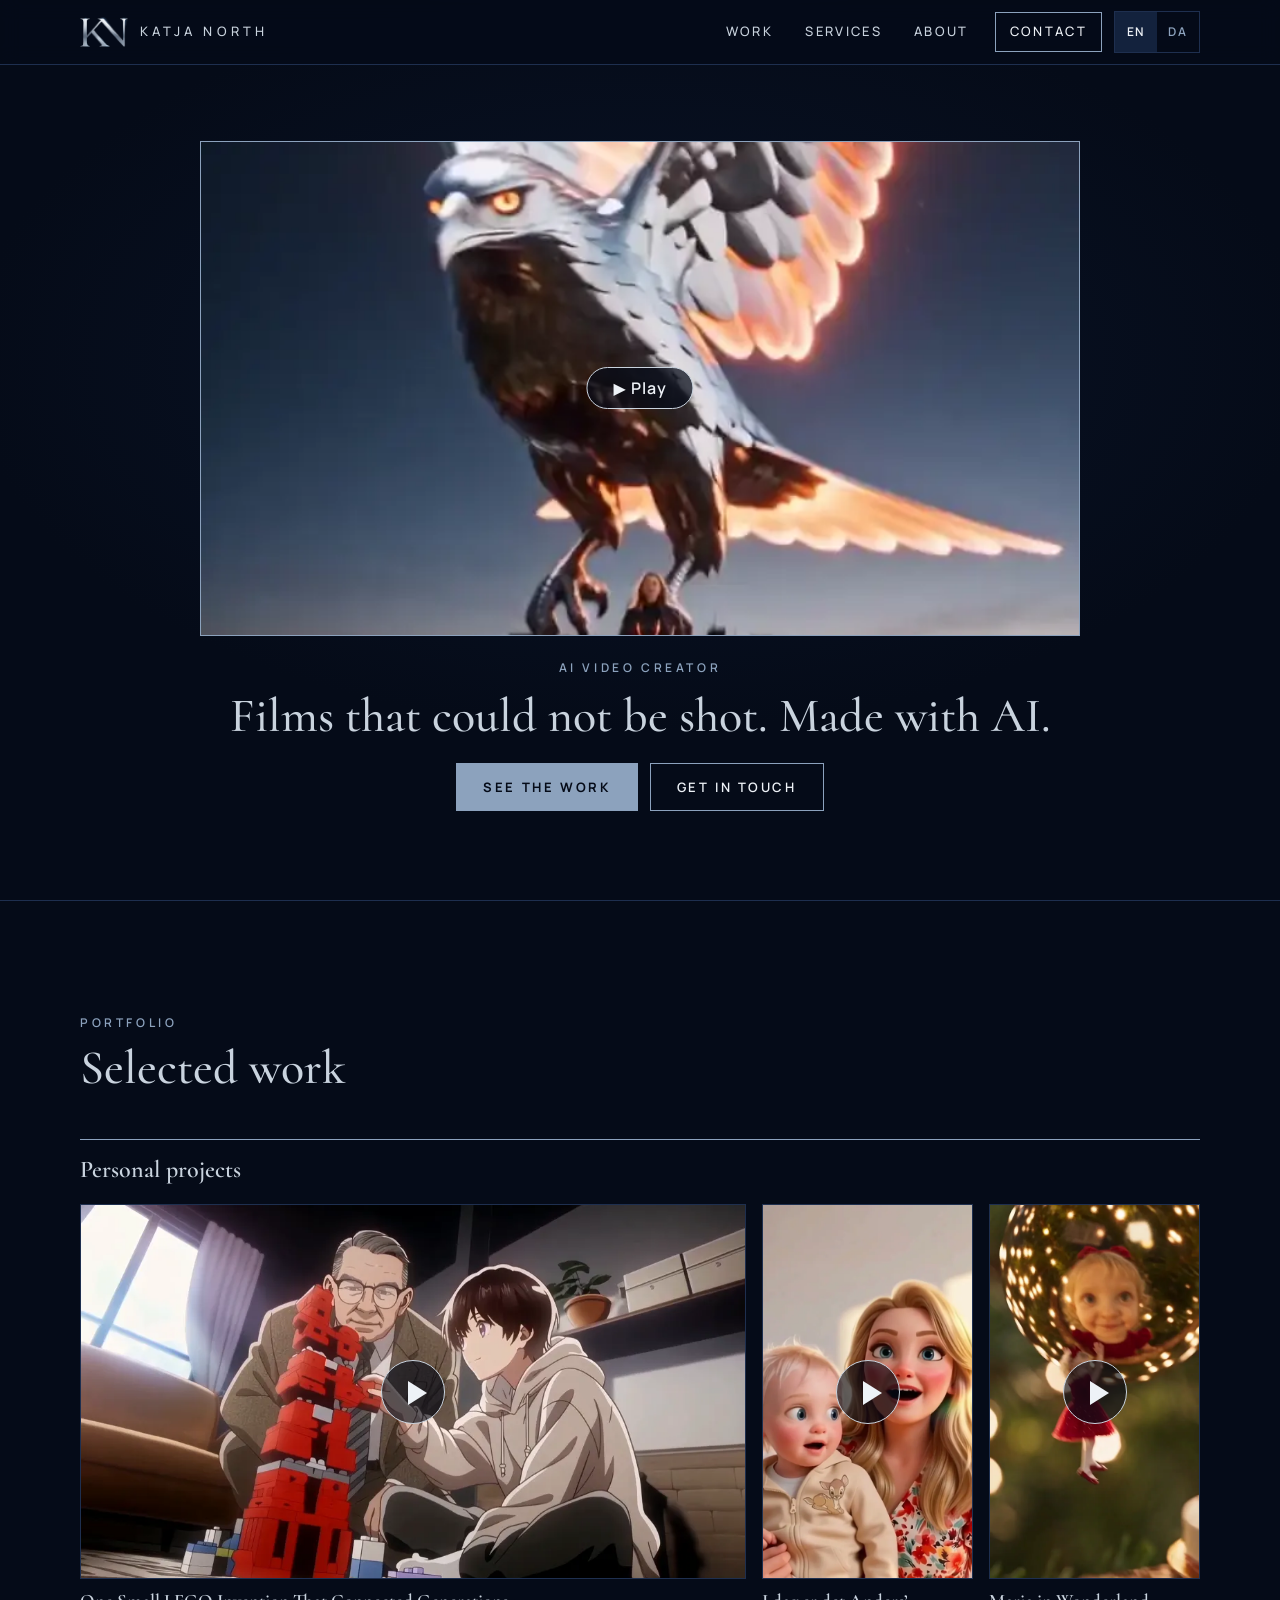
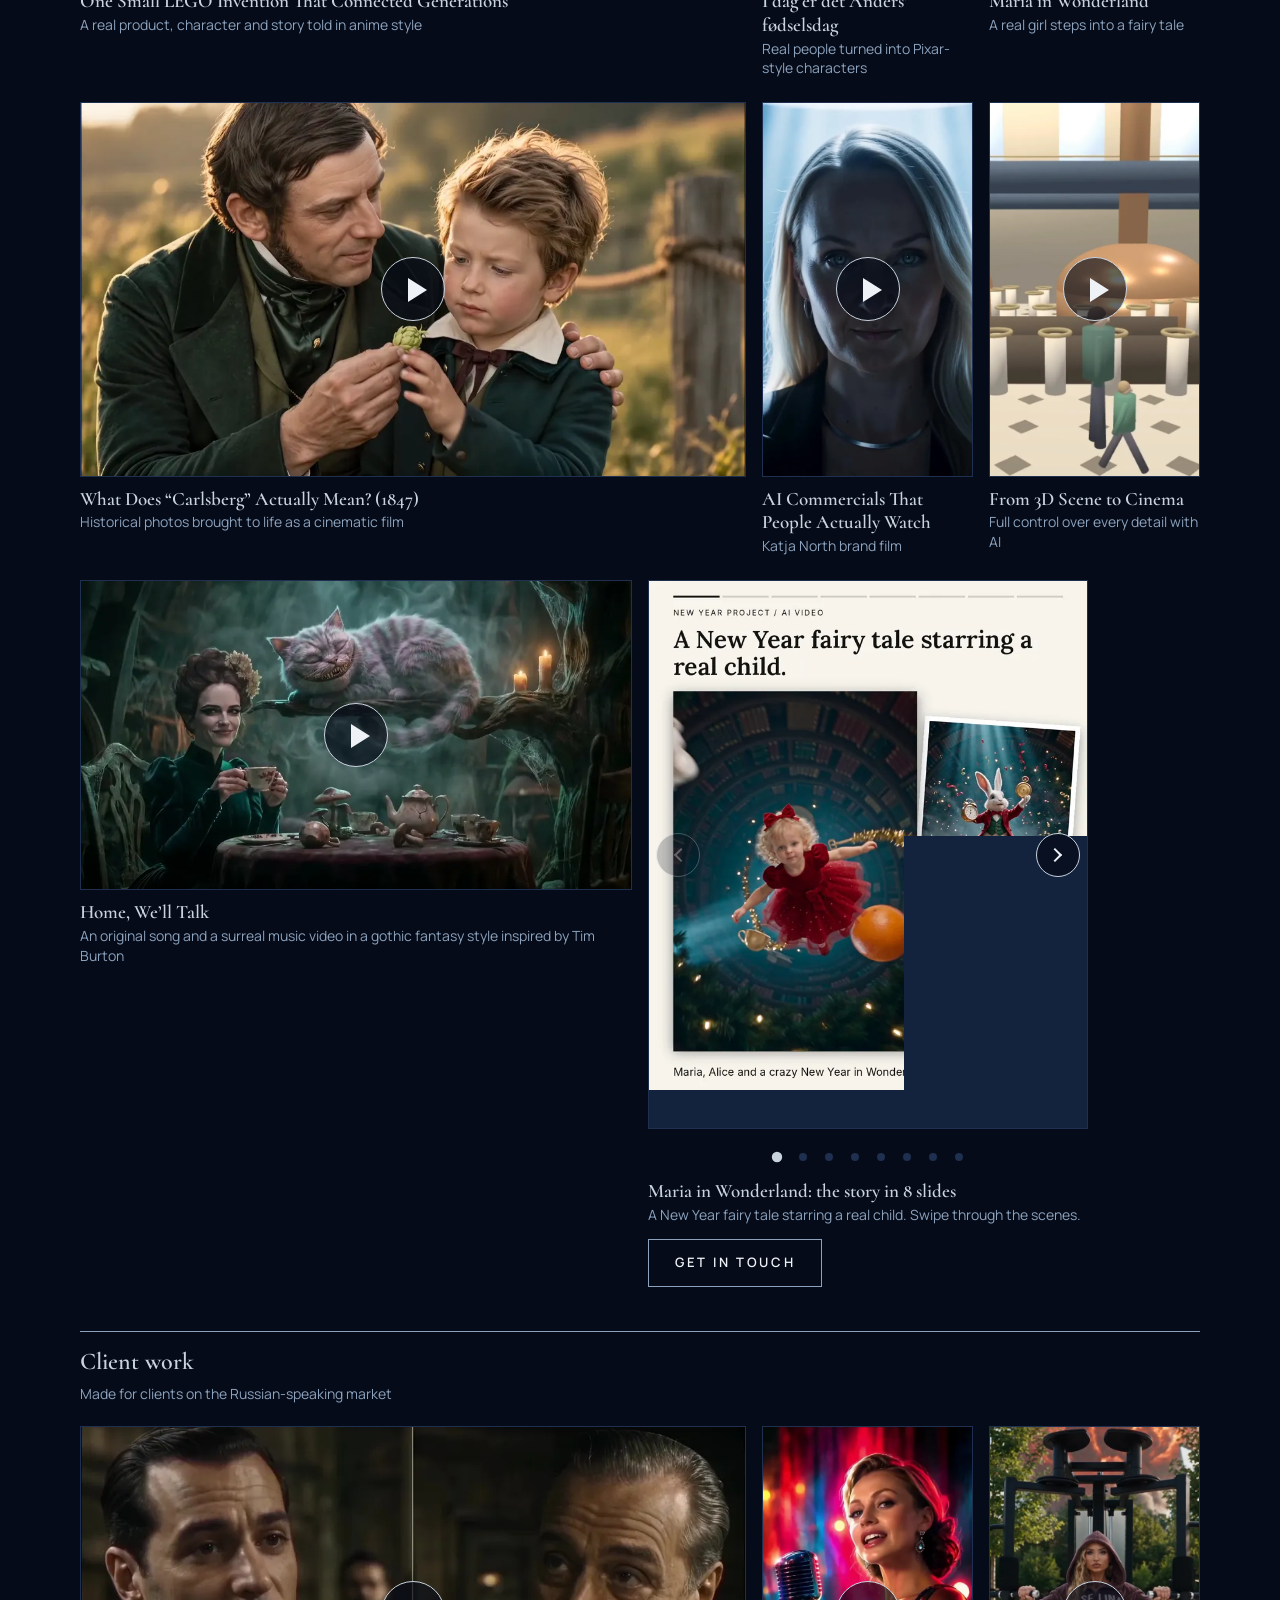
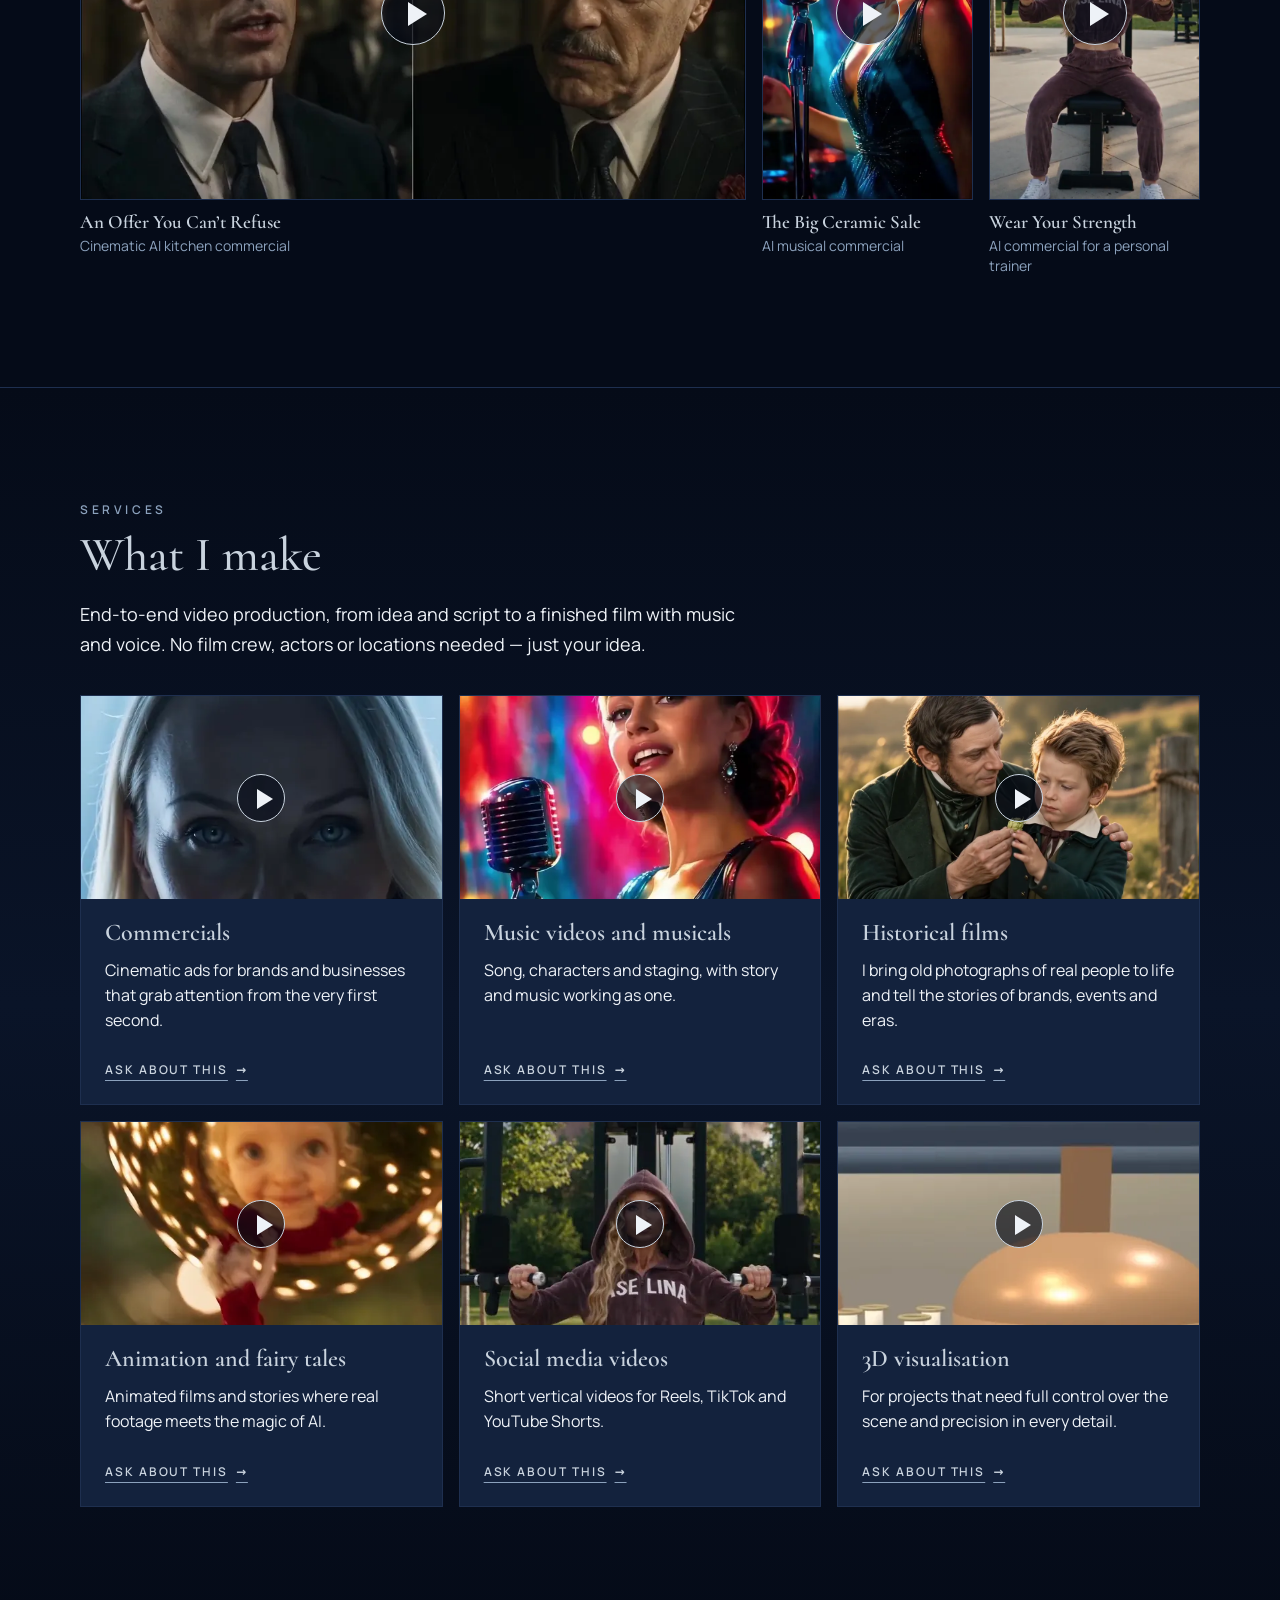
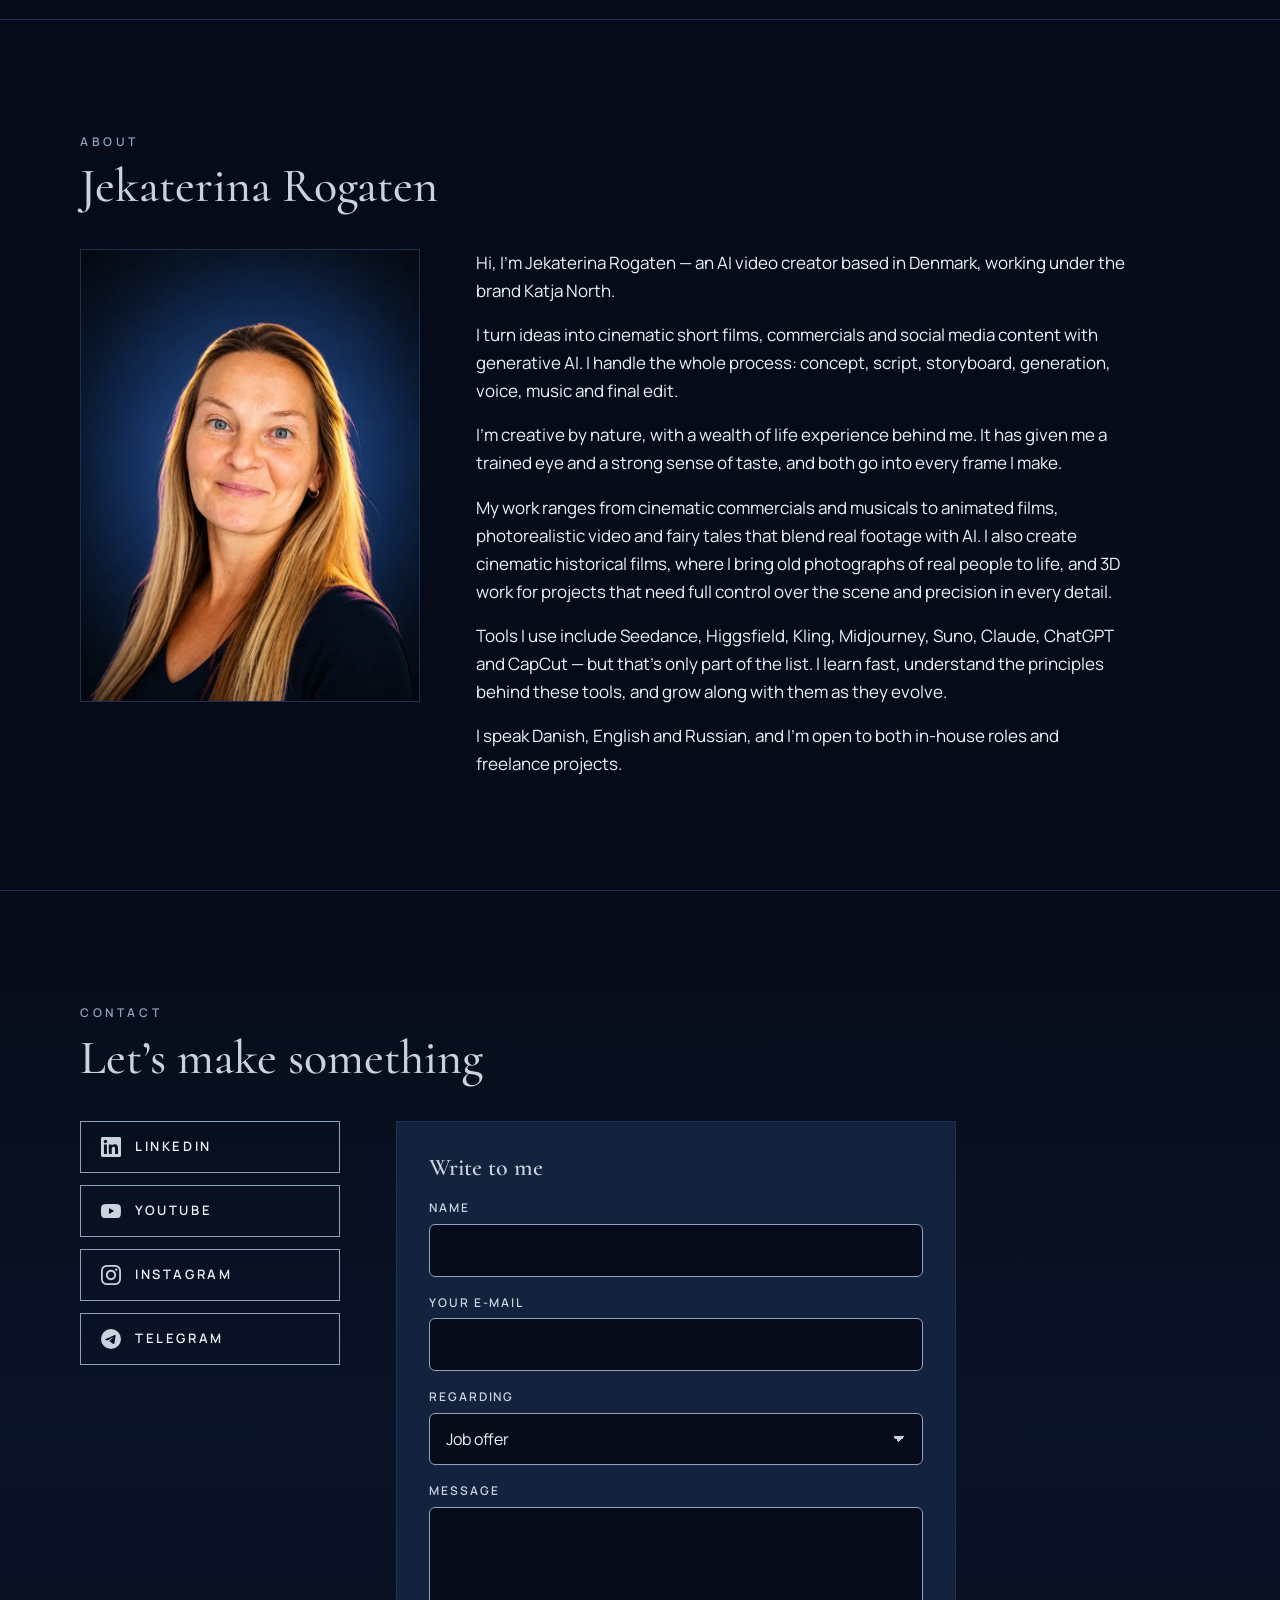
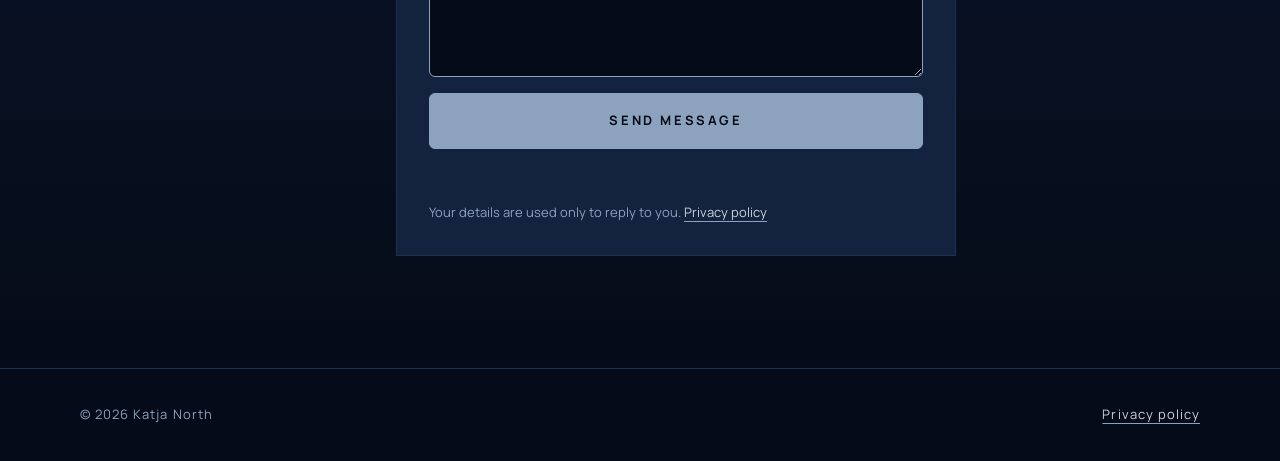
==== commit 06fba4d1: "Карусель Maria in Wonderland в разделе Work Co-Authored-By: Claude Sonnet 5.5 <noreply@anthropic.com" ====
--- a/index.html
+++ b/index.html
@@ -114,6 +114,25 @@
           <div class="frame"><button type="button" class="play-btn" data-yt="rHyy3uDkzoM" data-title="Home, We’ll Talk" aria-label="Play video: Home, We’ll Talk"><img src="assets/img/covers/rHyy3uDkzoM.webp" width="960" height="540" alt="" loading="lazy" decoding="async"><span class="play" aria-hidden="true"></span></button></div>
           <figcaption><strong translate="no">Home, We’ll Talk</strong><span data-i18n="cap.p4">An original song and a surreal music video in a gothic fantasy style inspired by Tim Burton</span></figcaption>
         </figure>
+        <figure class="video carousel-fig" id="carousel">
+          <div class="carousel" role="region" aria-roledescription="carousel">
+            <div class="car-track" tabindex="0">
+              <div class="car-slide" role="group" aria-roledescription="slide"><img src="assets/carousel/s01.webp" width="720" height="900" alt="" loading="lazy" decoding="async"></div>
+              <div class="car-slide" role="group" aria-roledescription="slide"><video muted loop playsinline preload="none" poster="assets/carousel/p02.webp" data-src="assets/carousel/s02.mp4" translate="no"></video></div>
+              <div class="car-slide" role="group" aria-roledescription="slide"><video muted loop playsinline preload="none" poster="assets/carousel/p03.webp" data-src="assets/carousel/s03.mp4" translate="no"></video></div>
+              <div class="car-slide" role="group" aria-roledescription="slide"><video muted loop playsinline preload="none" poster="assets/carousel/p04.webp" data-src="assets/carousel/s04.mp4" translate="no"></video></div>
+              <div class="car-slide" role="group" aria-roledescription="slide"><video muted loop playsinline preload="none" poster="assets/carousel/p05.webp" data-src="assets/carousel/s05.mp4" translate="no"></video></div>
+              <div class="car-slide" role="group" aria-roledescription="slide"><video muted loop playsinline preload="none" poster="assets/carousel/p06.webp" data-src="assets/carousel/s06.mp4" translate="no"></video></div>
+              <div class="car-slide" role="group" aria-roledescription="slide"><video muted loop playsinline preload="none" poster="assets/carousel/p07.webp" data-src="assets/carousel/s07.mp4" translate="no"></video></div>
+              <div class="car-slide" role="group" aria-roledescription="slide"><img src="assets/carousel/s08.webp" width="720" height="900" alt="" loading="lazy" decoding="async"></div>
+            </div>
+            <button type="button" class="car-btn car-prev" disabled></button>
+            <button type="button" class="car-btn car-next"></button>
+          </div>
+          <div class="car-dots"></div>
+          <figcaption><strong translate="no">Maria in Wonderland: the story in 8 slides</strong><span data-i18n="cap.p9">A New Year fairy tale starring a real child. Swipe through the scenes.</span></figcaption>
+          <a class="btn car-cta" href="#contact" data-i18n="hero.contact">Get in touch</a>
+        </figure>
       </div>
 
       <h3 class="group-title" data-i18n="work.client">Client work</h3>
--- a/assets/css/style.css
+++ b/assets/css/style.css
@@ -243,3 +243,30 @@
   .about.is-collapsible.is-open .about-more{display:flex}
   .about.is-collapsible .about-toggle{display:inline-flex;align-items:center}
 }
+
+/* ---------- Карусель «Maria in Wonderland» ---------- */
+.row-two{align-items:start}
+.carousel-fig{align-items:flex-start}
+.carousel-fig figcaption,.car-dots{width:100%;max-width:440px}
+.carousel{position:relative;width:100%;max-width:440px}
+.car-track{display:flex;overflow-x:auto;scroll-snap-type:x mandatory;overscroll-behavior-x:contain;scrollbar-width:none;border:1px solid var(--line);background:var(--surface)}
+.car-track::-webkit-scrollbar{display:none}
+.car-track:focus-visible{outline:2px solid var(--silver);outline-offset:2px}
+.car-slide{position:relative;flex:0 0 100%;scroll-snap-align:start;aspect-ratio:4/5;background:#f6f3ec}
+.car-slide img,.car-slide video{display:block;width:100%;height:100%;object-fit:cover}
+.car-btn{position:absolute;top:50%;width:44px;height:44px;margin-top:-22px;padding:0;border-radius:50%;border:1px solid var(--silver);background:rgba(5,11,24,.72);color:var(--text);cursor:pointer;transition:background .2s,opacity .2s}
+.car-btn::after{content:"";position:absolute;left:50%;top:50%;width:10px;height:10px;border:solid var(--text);border-width:2px 2px 0 0}
+.car-prev{left:8px}.car-prev::after{margin:-5px 0 0 -2px;transform:rotate(-135deg)}
+.car-next{right:8px}.car-next::after{margin:-5px 0 0 -8px;transform:rotate(45deg)}
+.car-btn:hover:not(:disabled),.car-btn:focus-visible{background:var(--accent)}
+.car-btn:disabled{opacity:.3;cursor:default}
+.car-dots{display:flex;justify-content:center;gap:2px;margin-top:6px}
+.car-dot{width:24px;height:24px;padding:0;border:0;background:none;cursor:pointer;position:relative}
+.car-dot::before{content:"";position:absolute;left:50%;top:50%;width:8px;height:8px;margin:-4px 0 0 -4px;border-radius:50%;background:var(--line);transition:background .2s,transform .2s}
+.car-dot[aria-current="true"]::before{background:var(--silver);transform:scale(1.3)}
+.car-play{position:absolute;left:50%;top:50%;transform:translate(-50%,-50%);padding:12px 26px;border-radius:999px;border:1px solid var(--silver);background:rgba(5,11,24,.72);color:var(--text);font-weight:600;font-size:1rem;line-height:1;font-family:inherit;letter-spacing:.06em;cursor:pointer;z-index:2}
+.car-play:hover,.car-play:focus-visible{background:var(--accent);color:var(--on-accent)}
+.car-play[hidden]{display:none}
+.car-cta{margin-top:4px}
+@media (max-width:760px) and (orientation:portrait){.carousel{max-width:none}}
+@media (hover:none){.car-btn{display:none}}
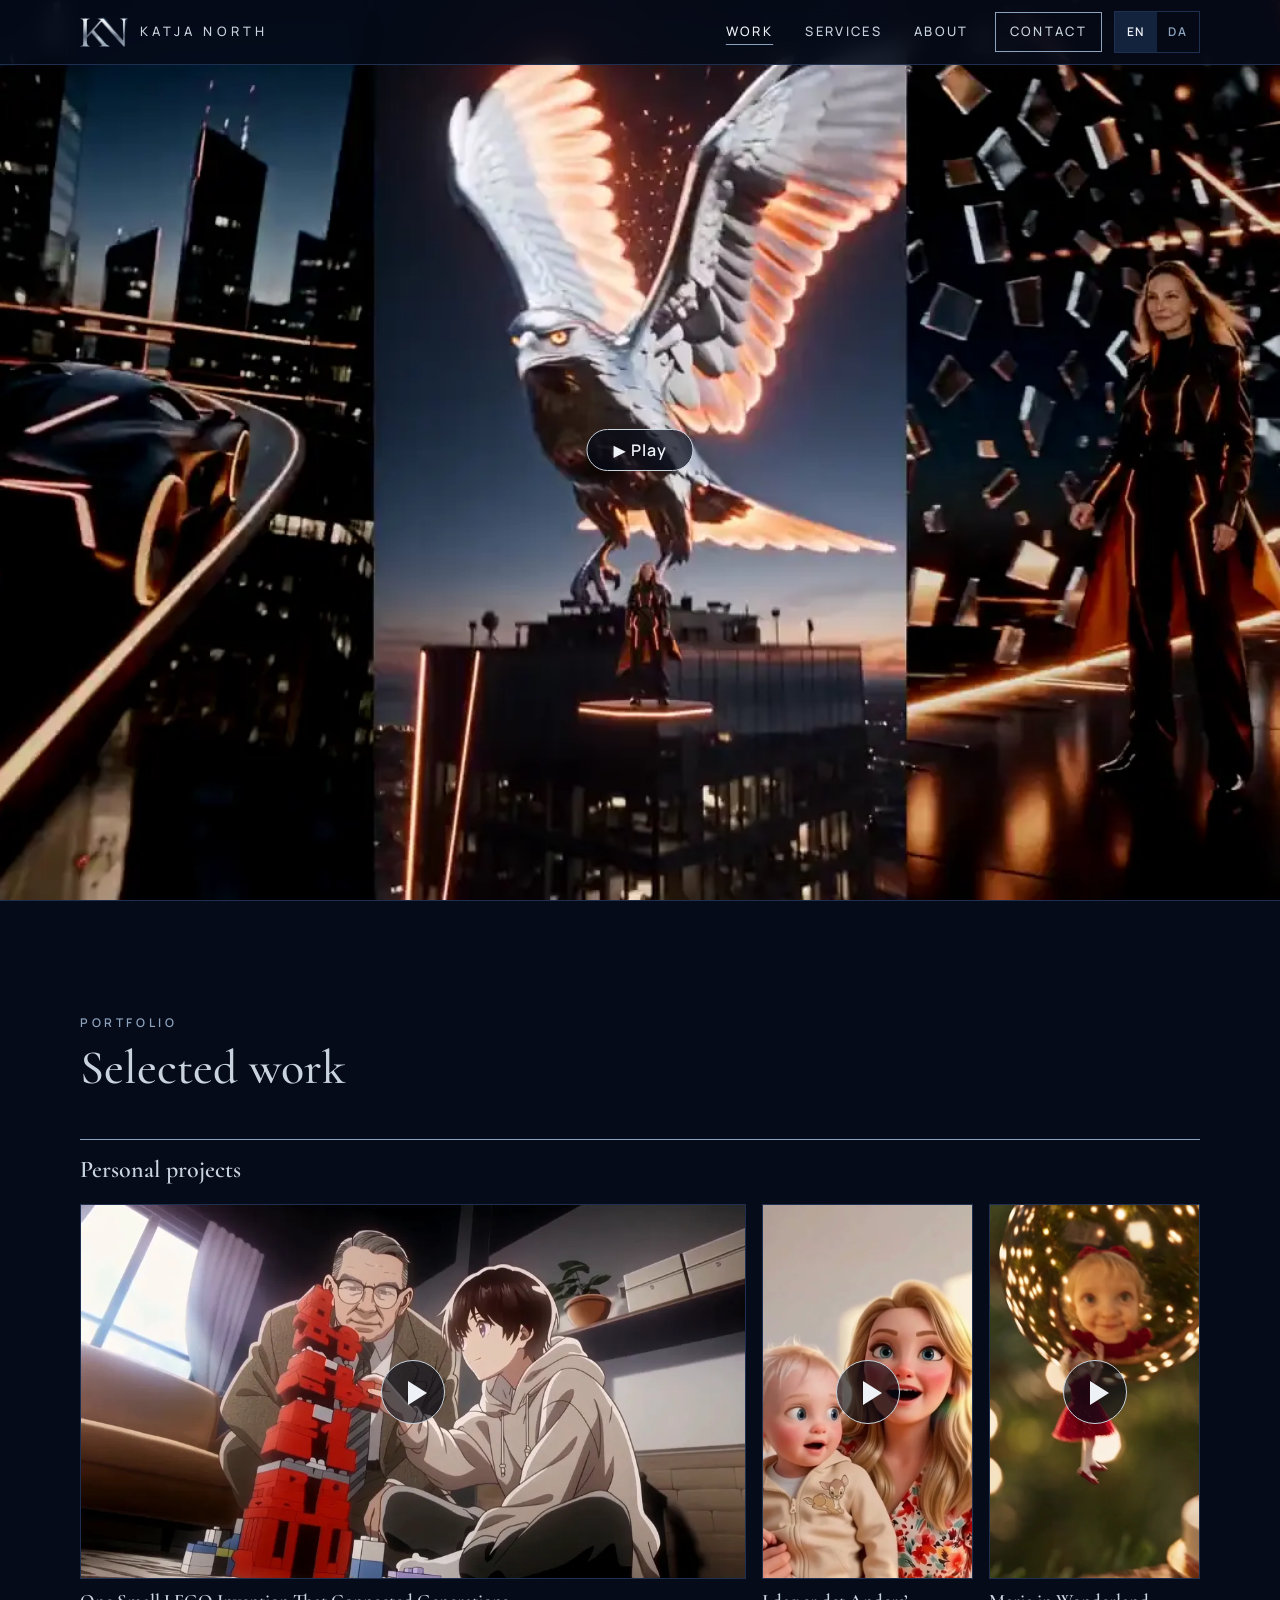
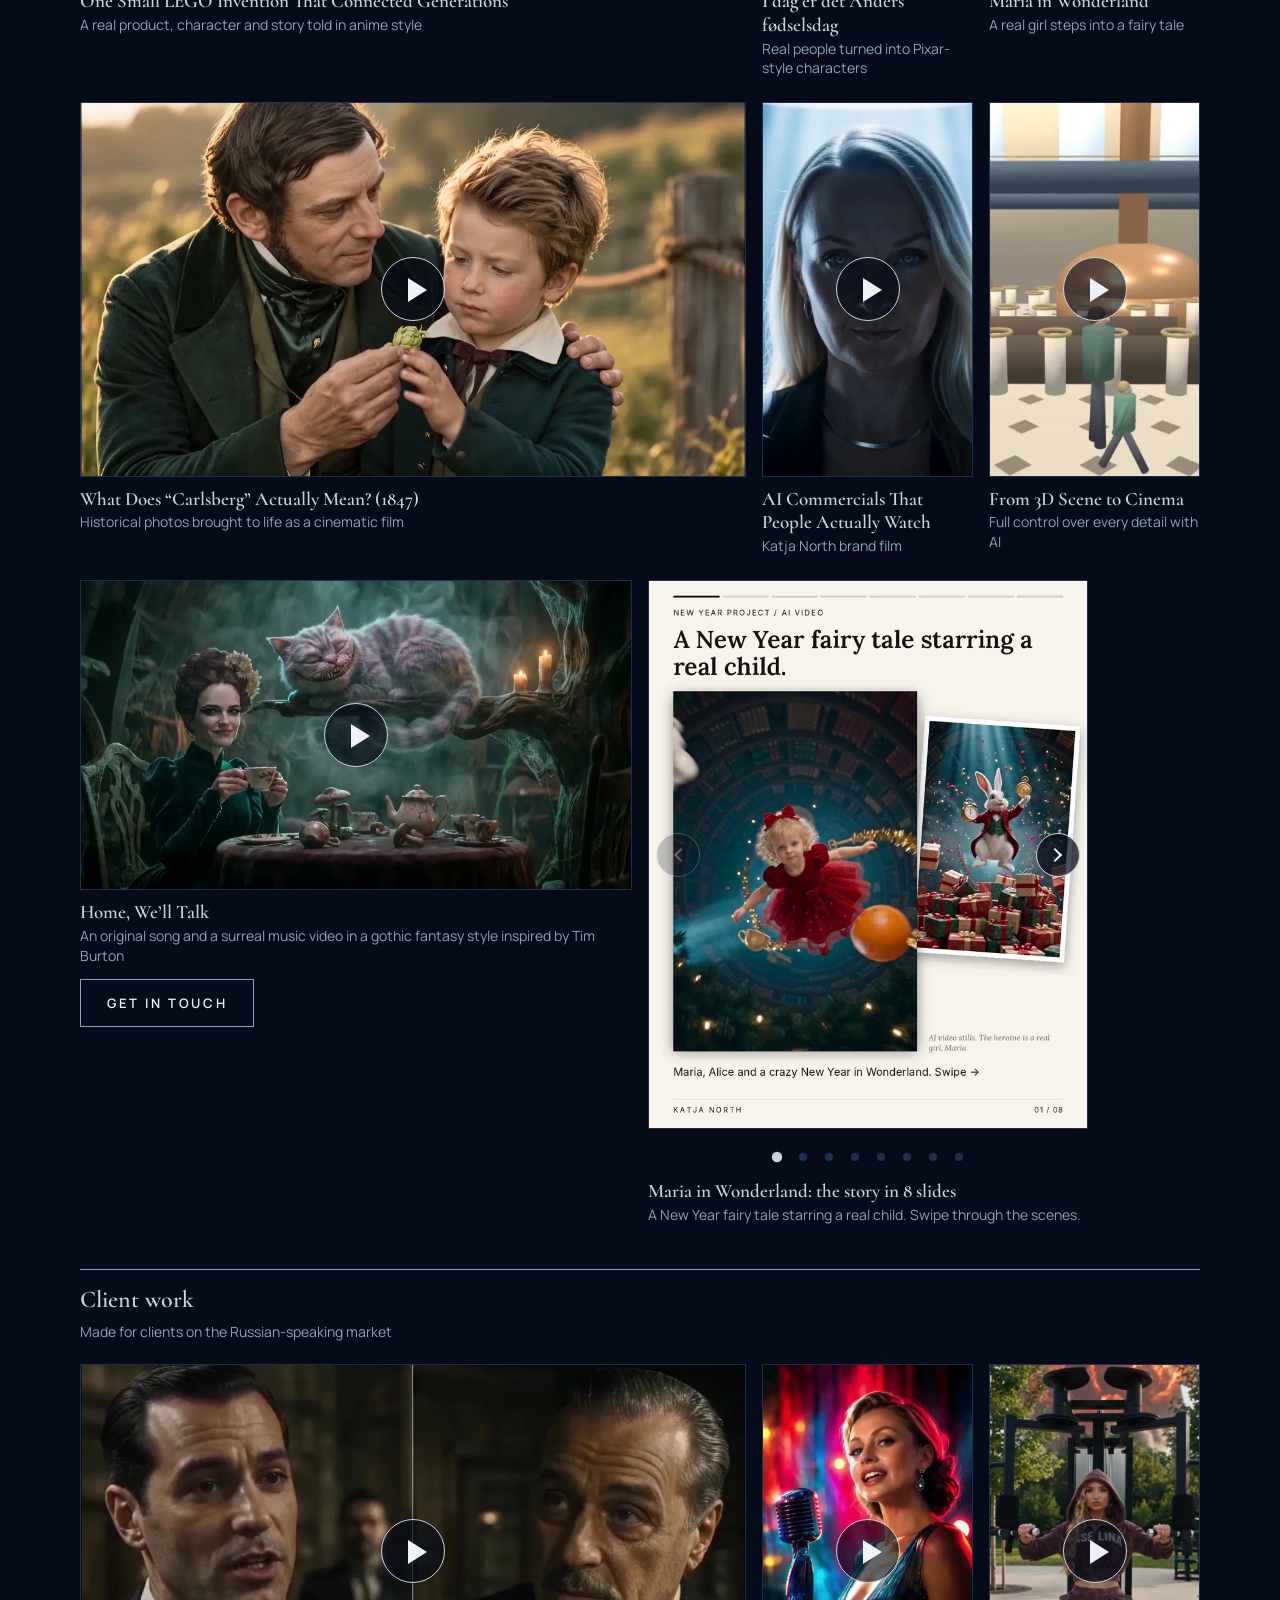
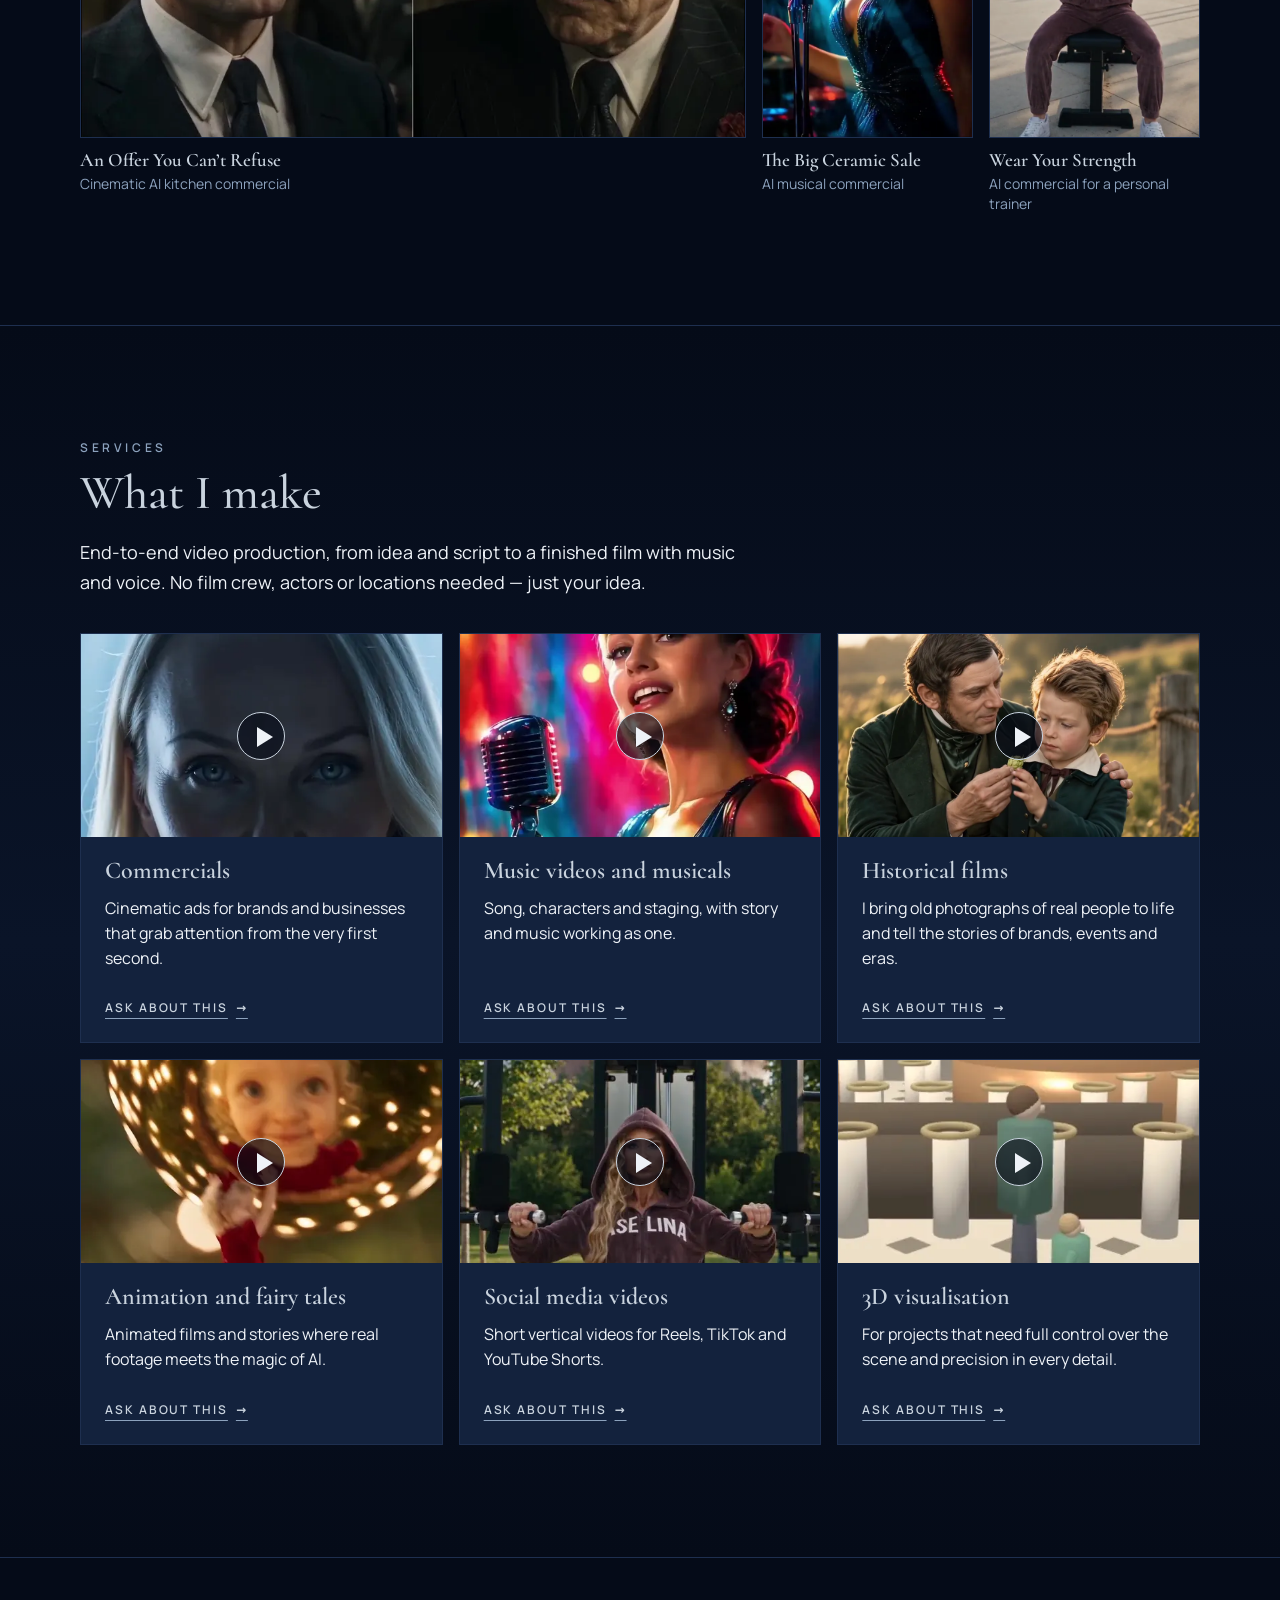
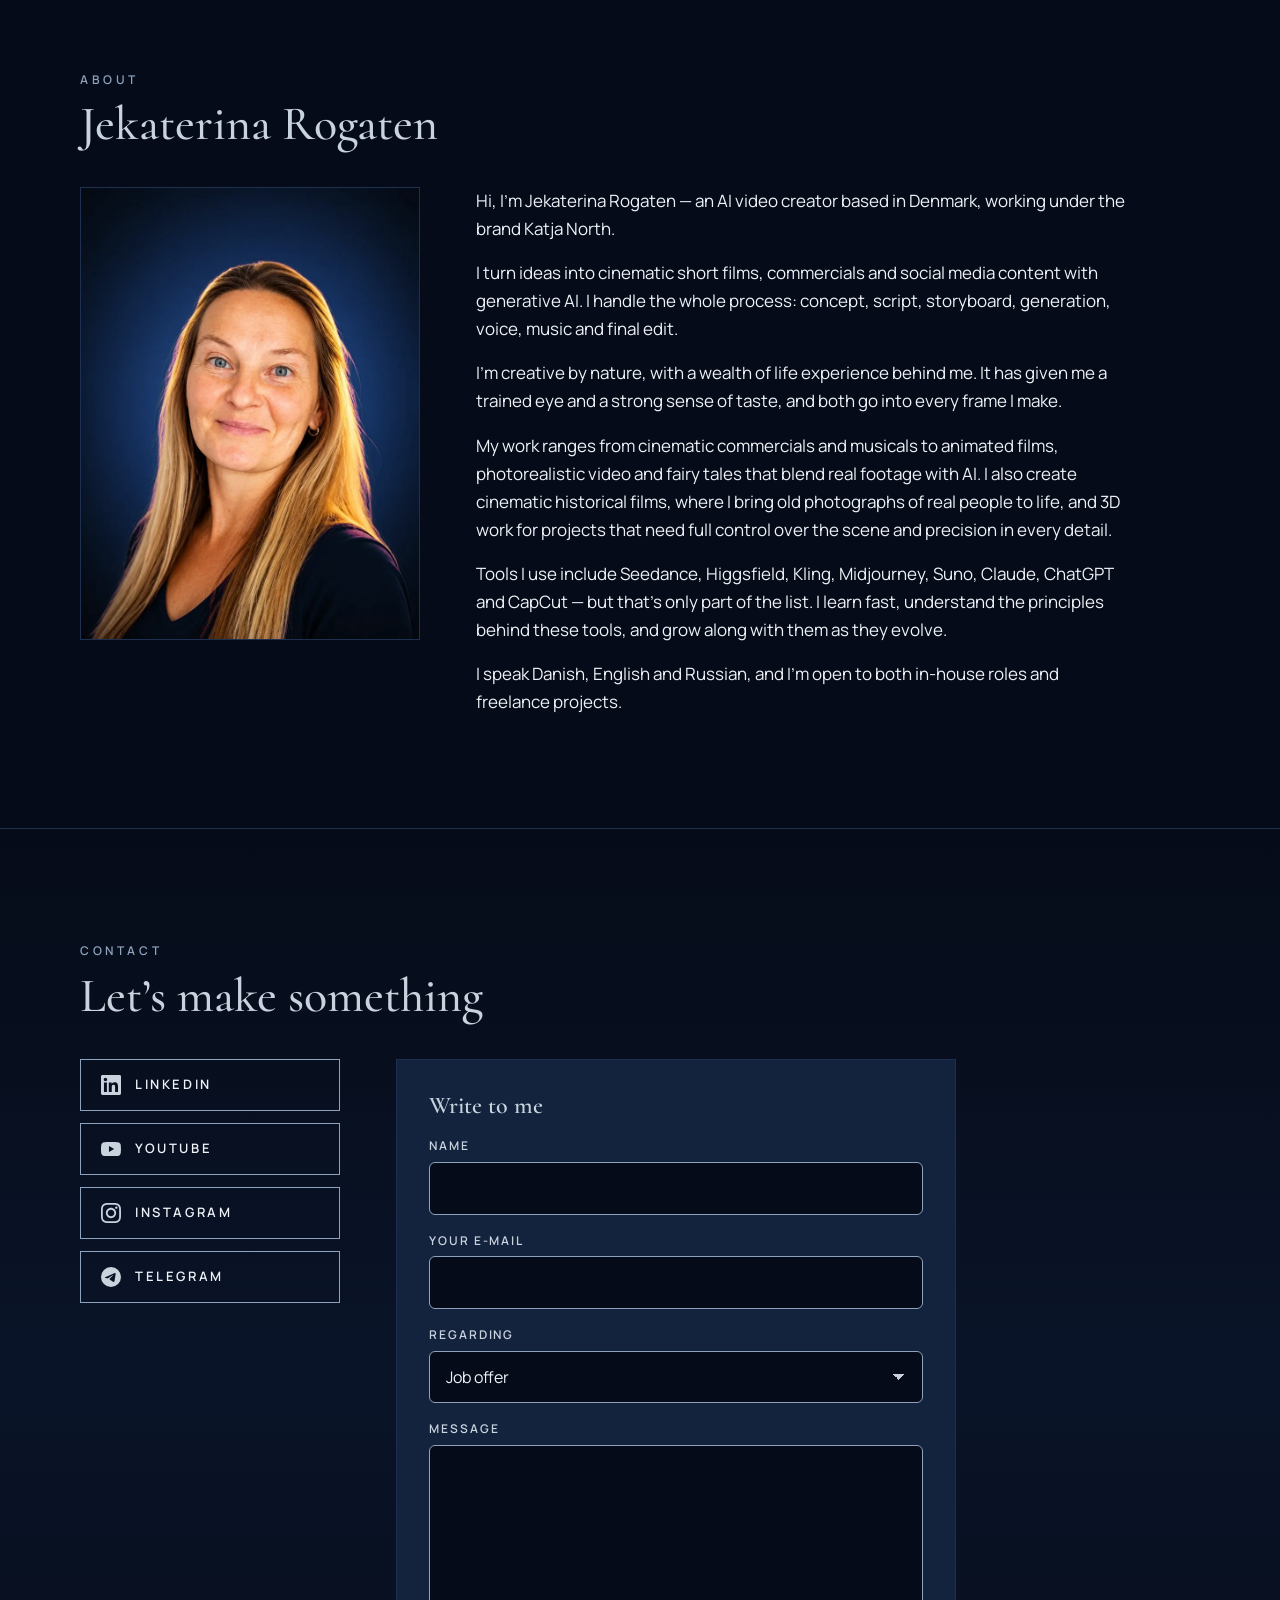
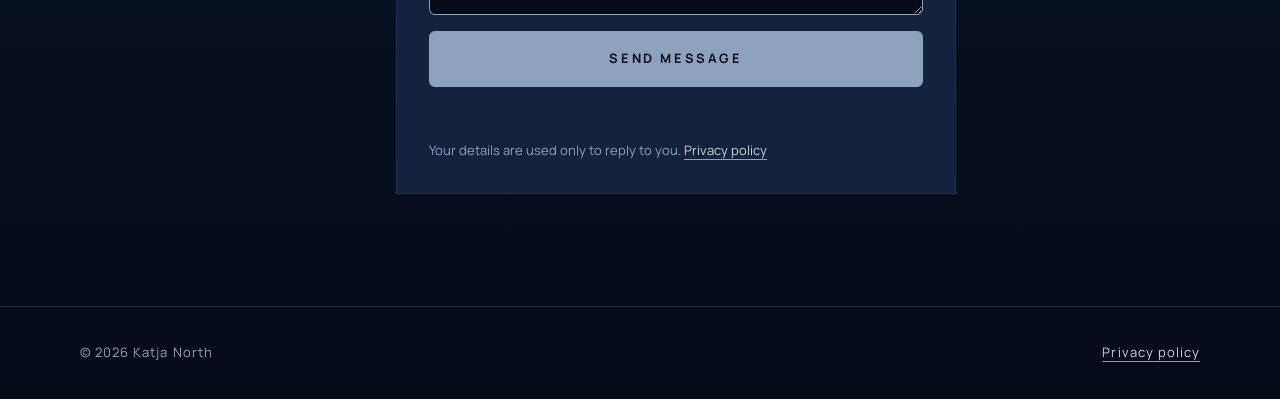
==== commit 32484110: "Главный экран: шоурил на весь экран; кнопка Get in touch под Home, We'll Talk; кадр 3D в услугах Co-" ====
--- a/index.html
+++ b/index.html
@@ -25,6 +25,7 @@
 <link rel="preload" href="assets/fonts/manrope-latin-wght-normal.woff2" as="font" type="font/woff2" crossorigin>
 <link rel="preload" href="assets/fonts/cormorant-latin-wght-normal.woff2" as="font" type="font/woff2" crossorigin>
 <link rel="stylesheet" href="assets/css/style.css">
+<noscript><style>.hero.intro::after{opacity:1}.hero.intro .hero-text{opacity:1;visibility:visible;transform:none}</style></noscript>
 </head>
 <body>
 <a class="skip" href="#main" data-i18n="skip">Skip to content</a>
@@ -55,7 +56,7 @@
 
 <main id="main">
 
-  <section class="hero" aria-label="Intro">
+  <section class="hero intro" aria-label="Intro">
     <div class="wrap hero-inner">
       <!-- HERO-VIDEO:START (этот блок заменяет команда из .проект/правила/ролик-главного-экрана.md) -->
       <div class="hero-video">
@@ -113,6 +114,7 @@
         <figure class="video wide">
           <div class="frame"><button type="button" class="play-btn" data-yt="rHyy3uDkzoM" data-title="Home, We’ll Talk" aria-label="Play video: Home, We’ll Talk"><img src="assets/img/covers/rHyy3uDkzoM.webp" width="960" height="540" alt="" loading="lazy" decoding="async"><span class="play" aria-hidden="true"></span></button></div>
           <figcaption><strong translate="no">Home, We’ll Talk</strong><span data-i18n="cap.p4">An original song and a surreal music video in a gothic fantasy style inspired by Tim Burton</span></figcaption>
+          <a class="btn work-cta" href="#contact" data-i18n="hero.contact">Get in touch</a>
         </figure>
         <figure class="video carousel-fig" id="carousel">
           <div class="carousel" role="region" aria-roledescription="carousel">
@@ -131,7 +133,6 @@
           </div>
           <div class="car-dots"></div>
           <figcaption><strong translate="no">Maria in Wonderland: the story in 8 slides</strong><span data-i18n="cap.p9">A New Year fairy tale starring a real child. Swipe through the scenes.</span></figcaption>
-          <a class="btn car-cta" href="#contact" data-i18n="hero.contact">Get in touch</a>
         </figure>
       </div>
 
@@ -211,7 +212,7 @@
           </div>
         </article>
         <article>
-          <a class="card-thumb" href="#ex-3d"><img src="assets/img/covers/U9ZX_11K3Z4.webp" width="960" height="540" alt="" loading="lazy" decoding="async"><span class="play" aria-hidden="true"></span><span class="sr" data-i18n="svc.example">See example</span></a>
+          <a class="card-thumb" href="#ex-3d"><img src="assets/img/covers/U9ZX_11K3Z4.webp" width="960" height="540" alt="" style="object-position:center 74%" loading="lazy" decoding="async"><span class="play" aria-hidden="true"></span><span class="sr" data-i18n="svc.example">See example</span></a>
           <div class="card-body">
             <h3 data-i18n="s6.t">3D visualisation</h3>
             <p data-i18n="s6.d">For projects that need full control over the scene and precision in every detail.</p>
--- a/assets/css/style.css
+++ b/assets/css/style.css
@@ -112,29 +112,25 @@
   .row-two{grid-template-columns:minmax(0,1fr)}
 }
 
-/* ---------- Главный экран ---------- */
-.hero{min-height:100vh;min-height:100svh;display:flex;align-items:center;padding-block:calc(var(--header-h) + env(safe-area-inset-top,0px) + 20px) 32px;background:radial-gradient(70% 55% at 50% 40%,var(--bg-2) 0%,var(--bg) 75%)}
-.hero-inner{display:flex;flex-direction:column;align-items:center;text-align:center;gap:22px;width:100%}
-.hero-video{flex:none;width:100%;display:flex;justify-content:center}
-.hero-figure .frame{height:min(52vh,560px);height:min(52svh,560px);min-height:230px;border-color:var(--accent)}
-/* ролик с автозапуском: рамка 9:16 в вертикальном положении экрана, 16:9 в горизонтальном */
-.hero-loop{border-color:var(--accent);aspect-ratio:9/16;height:min(52vh,560px);height:min(52svh,560px);min-height:230px}
+/* ---------- Главный экран: ролик на весь экран; через 4 с низ затемняется и появляются надпись и кнопки ---------- */
+.hero{position:relative;min-height:100vh;min-height:100svh;overflow:hidden;background:var(--bg)}
+.hero .hero-inner{display:block;width:100%;max-width:none;margin:0;padding:0}
+.hero-video{position:absolute;inset:0}
+.hero .hero-loop{position:absolute;inset:0;width:100%;height:100%;border:0}
 .hero-loop video{position:absolute;inset:0;width:100%;height:100%;object-fit:cover;display:block}
-.hero-play{position:absolute;left:50%;top:50%;transform:translate(-50%,-50%);padding:12px 26px;border-radius:999px;border:1px solid var(--silver);background:rgba(5,11,24,.72);color:var(--text);font-weight:600;font-size:1rem;line-height:1;font-family:inherit;letter-spacing:.06em;cursor:pointer;z-index:2}
+.hero-play{position:absolute;left:50%;top:50%;transform:translate(-50%,-50%);padding:12px 26px;border-radius:999px;border:1px solid var(--silver);background:rgba(5,11,24,.72);color:var(--text);font-weight:600;font-size:1rem;line-height:1;font-family:inherit;letter-spacing:.06em;cursor:pointer;z-index:3}
 .hero-play:hover,.hero-play:focus-visible{background:var(--accent);color:var(--on-accent)}
 .hero-play[hidden]{display:none}
-@media (orientation:landscape){
-  .hero-loop{aspect-ratio:16/9;height:auto;min-height:0;width:min(100%,880px,calc((100vh - var(--header-h) - 290px)*16/9));width:min(100%,880px,calc((100svh - var(--header-h) - 290px)*16/9));min-width:300px}
-}
-.hero-text{display:flex;flex-direction:column;align-items:center;gap:14px}
+/* затемнение только снизу: верх ролика остаётся ярким */
+.hero::after{content:"";position:absolute;inset:0;z-index:1;pointer-events:none;transition:opacity 2.4s ease;background:linear-gradient(to top,rgba(5,11,24,.94) 0%,rgba(5,11,24,.82) 28%,rgba(5,11,24,.4) 46%,rgba(5,11,24,0) 66%)}
+.hero-text{position:absolute;left:0;right:0;bottom:0;z-index:2;display:flex;flex-direction:column;align-items:center;gap:14px;padding:0 20px max(48px,calc(env(safe-area-inset-bottom,0px) + 24px));text-align:center;transition:opacity 1.6s ease .9s,transform 1.6s ease .9s,visibility 0s linear .9s}
 .hero-actions{display:flex;flex-wrap:wrap;justify-content:center;gap:12px;margin-top:6px}
+/* пока у раздела класс .intro: низ не затемнён, надписи нет. Класс снимает main.js (через 4 с после старта ролика) */
+.hero.intro::after{opacity:0}
+.hero.intro .hero-text{opacity:0;visibility:hidden;transform:translateY(14px);transition-delay:0s}
 @media (orientation:landscape) and (max-height:560px){
-  .hero-inner{flex-direction:row;justify-content:center;gap:32px;text-align:left}
-  .hero-figure .frame{height:calc(100vh - var(--header-h) - 56px);height:calc(100svh - var(--header-h) - 56px);min-height:200px}
-  .hero-video{width:auto}
-  .hero-loop{width:46vw;min-width:0}
-  .hero-text{align-items:flex-start;max-width:26rem}
-  .hero-actions{justify-content:flex-start}
+  .hero-text{gap:8px;padding-bottom:20px}
+  .hero-actions{margin-top:2px}
   h1{font-size:clamp(1.5rem,7vh,2.2rem)}
 }
 
@@ -267,6 +263,6 @@
 .car-play{position:absolute;left:50%;top:50%;transform:translate(-50%,-50%);padding:12px 26px;border-radius:999px;border:1px solid var(--silver);background:rgba(5,11,24,.72);color:var(--text);font-weight:600;font-size:1rem;line-height:1;font-family:inherit;letter-spacing:.06em;cursor:pointer;z-index:2}
 .car-play:hover,.car-play:focus-visible{background:var(--accent);color:var(--on-accent)}
 .car-play[hidden]{display:none}
-.car-cta{margin-top:4px}
+.work-cta{align-self:flex-start;margin-top:4px}
 @media (max-width:760px) and (orientation:portrait){.carousel{max-width:none}}
 @media (hover:none){.car-btn{display:none}}
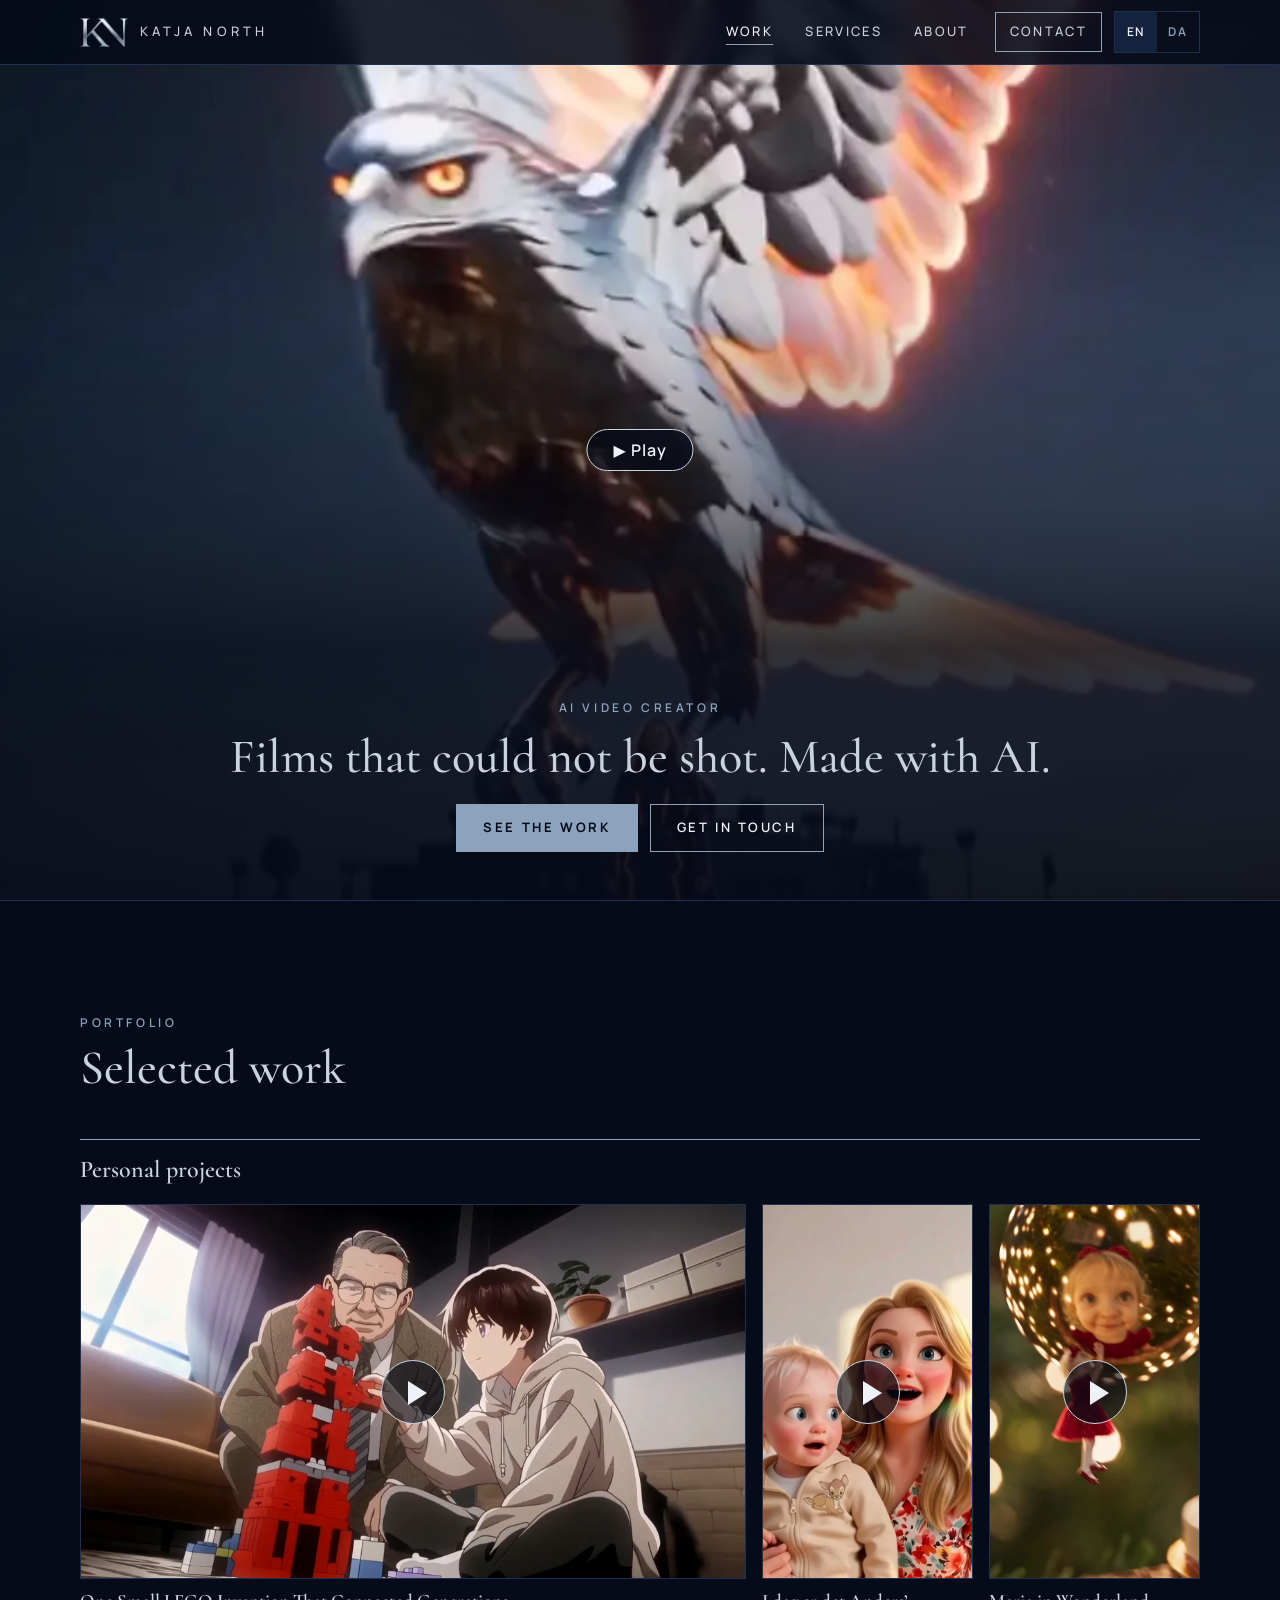
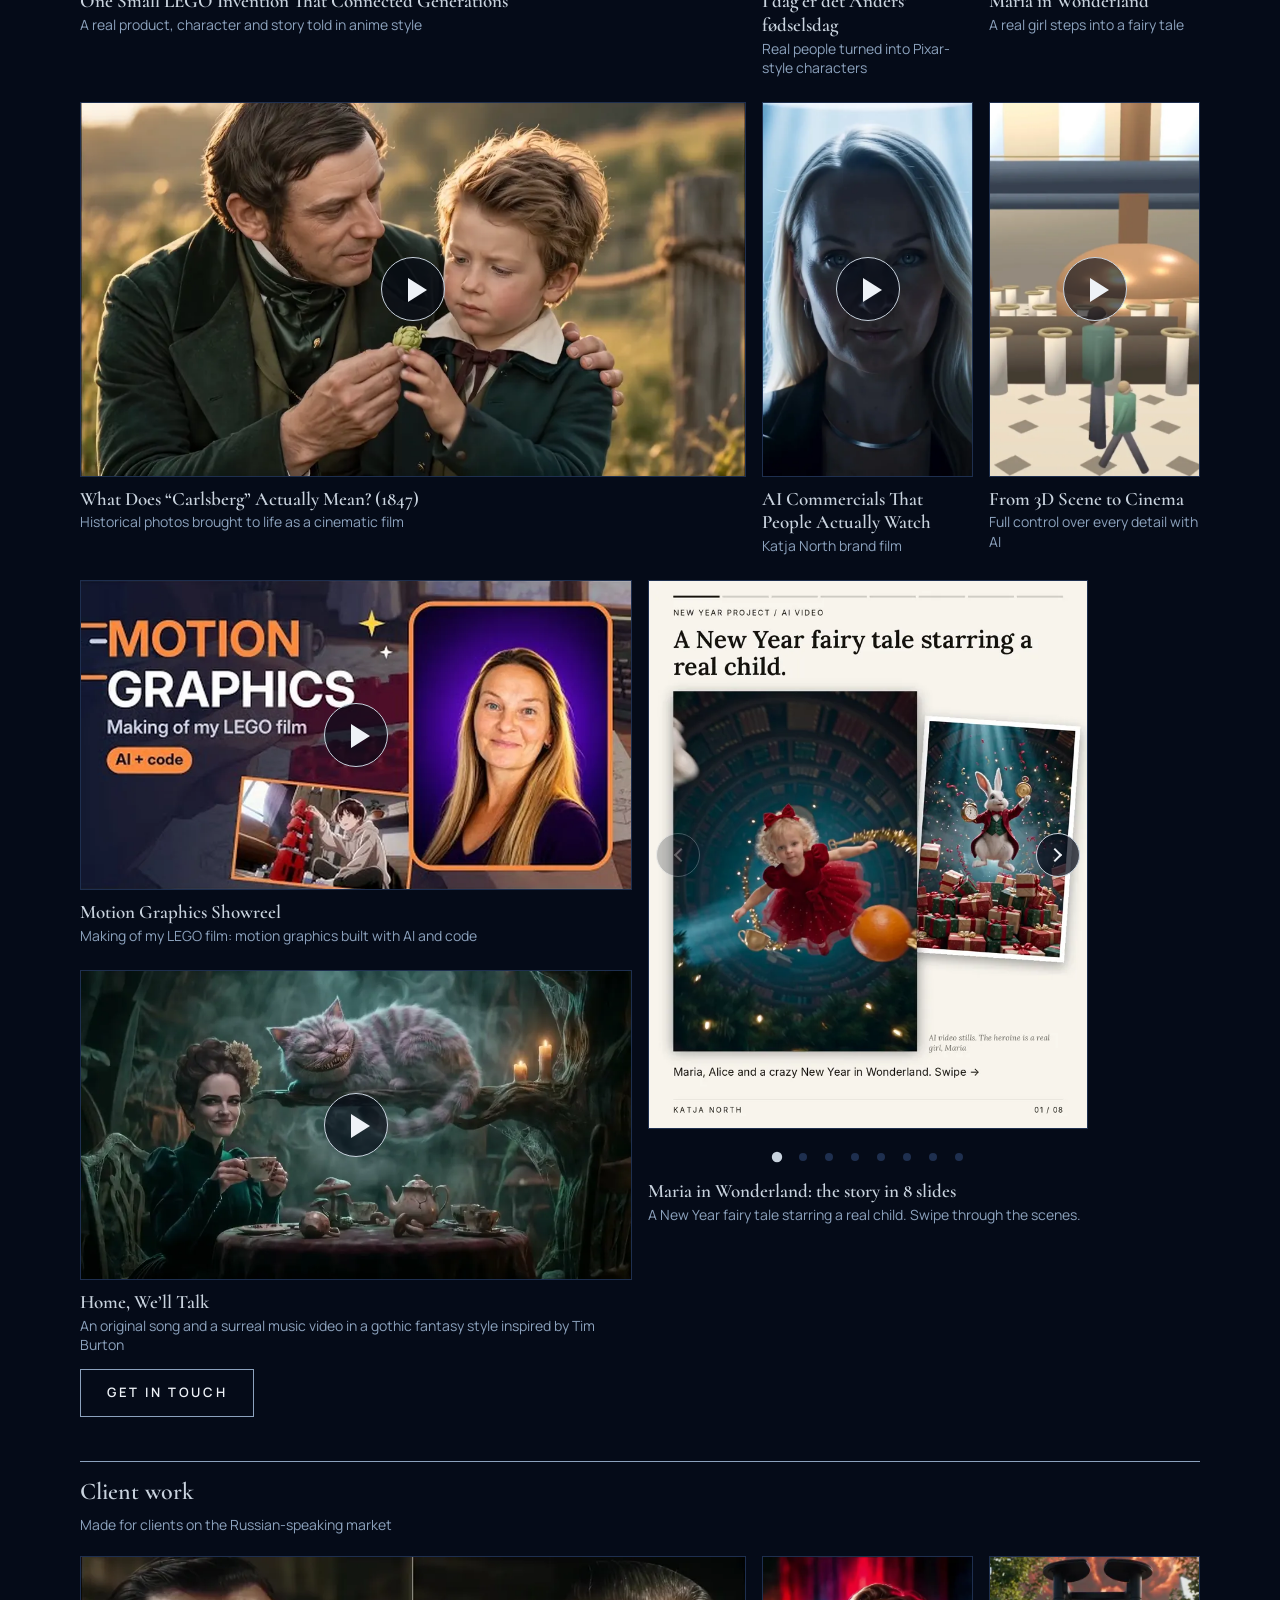
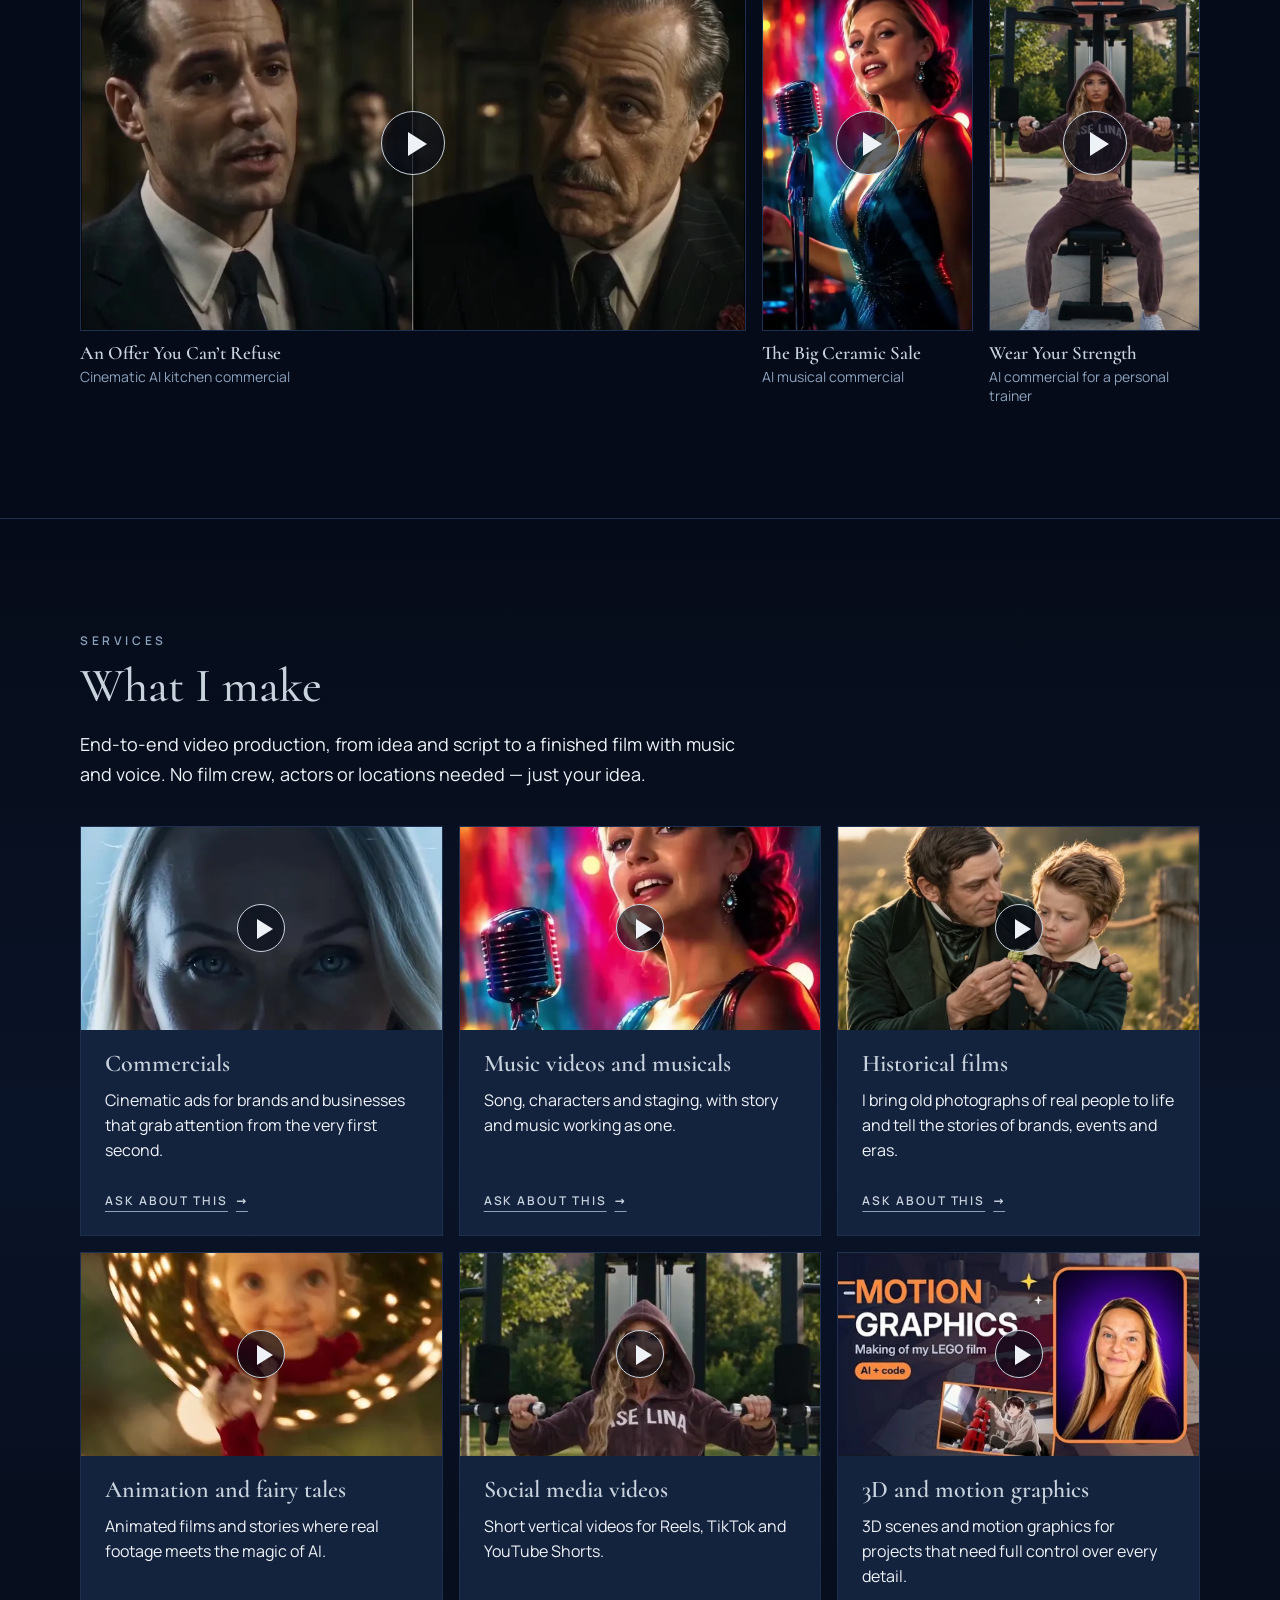
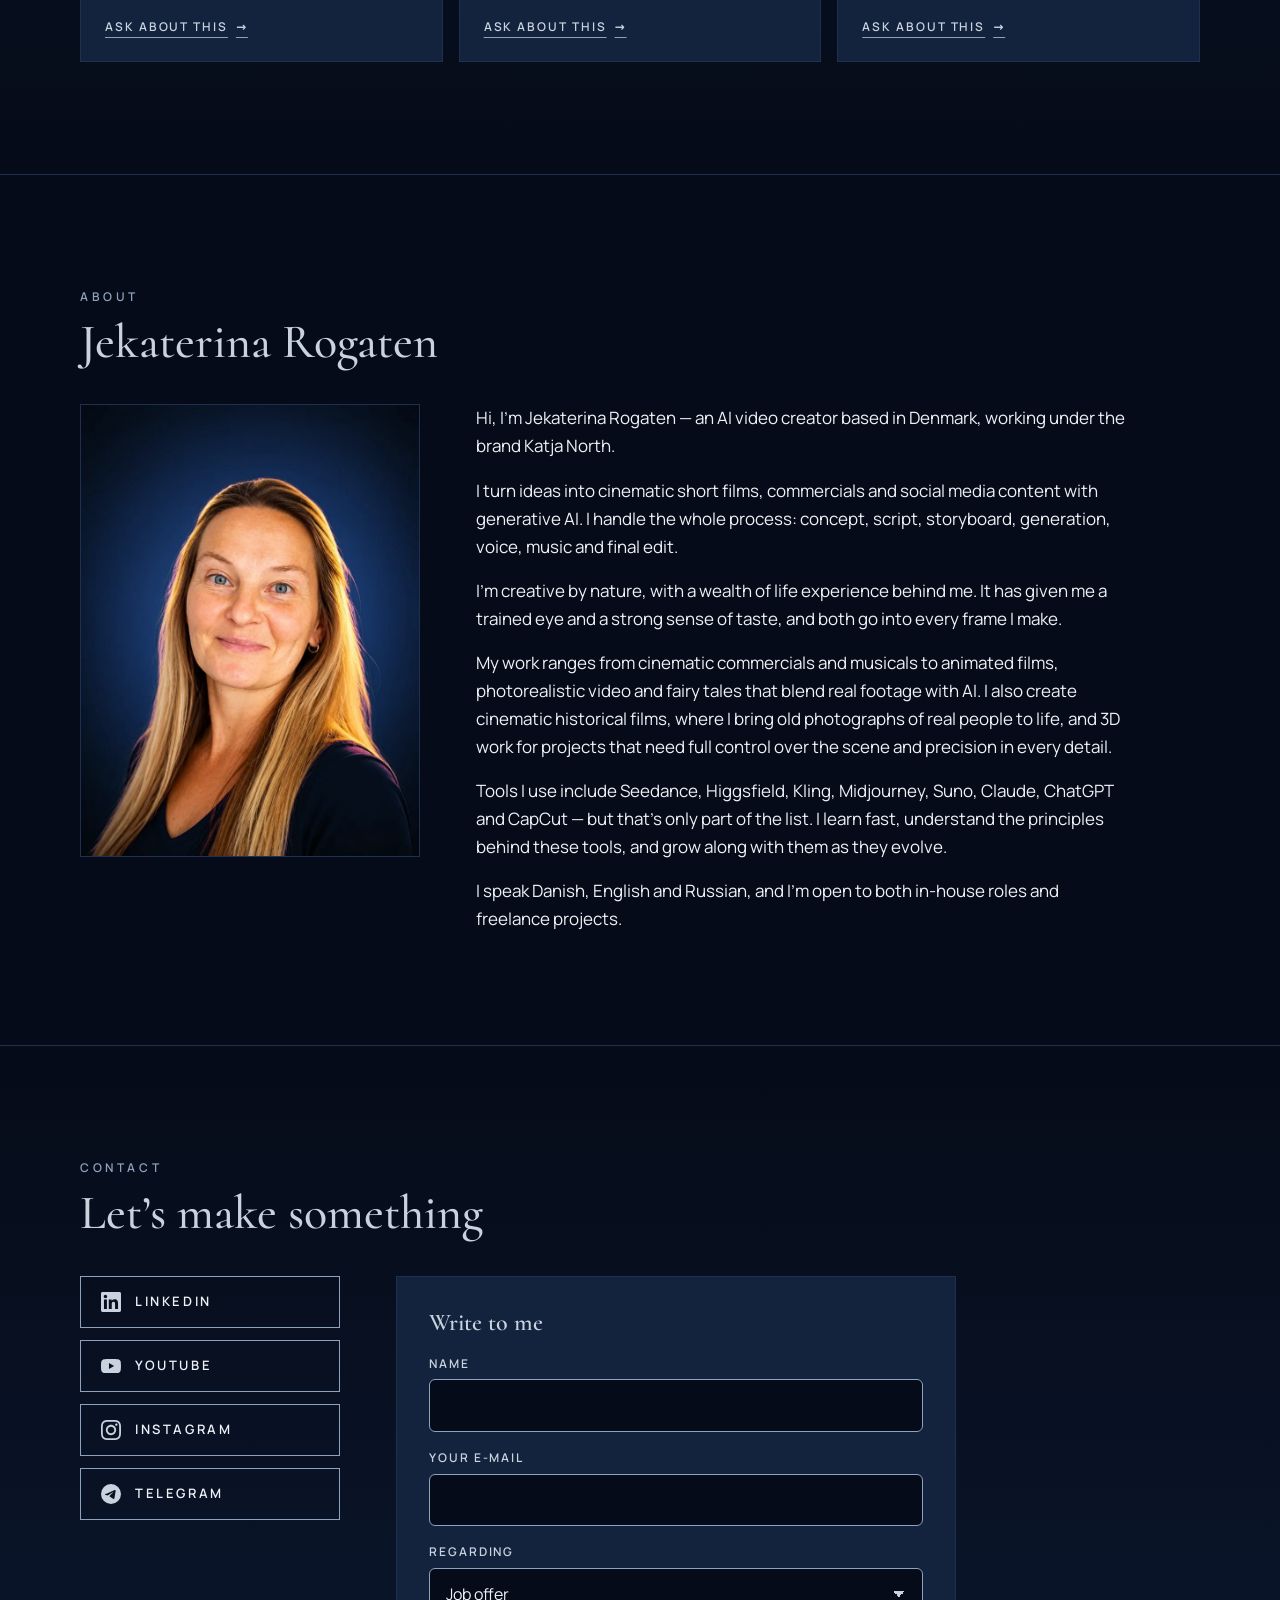
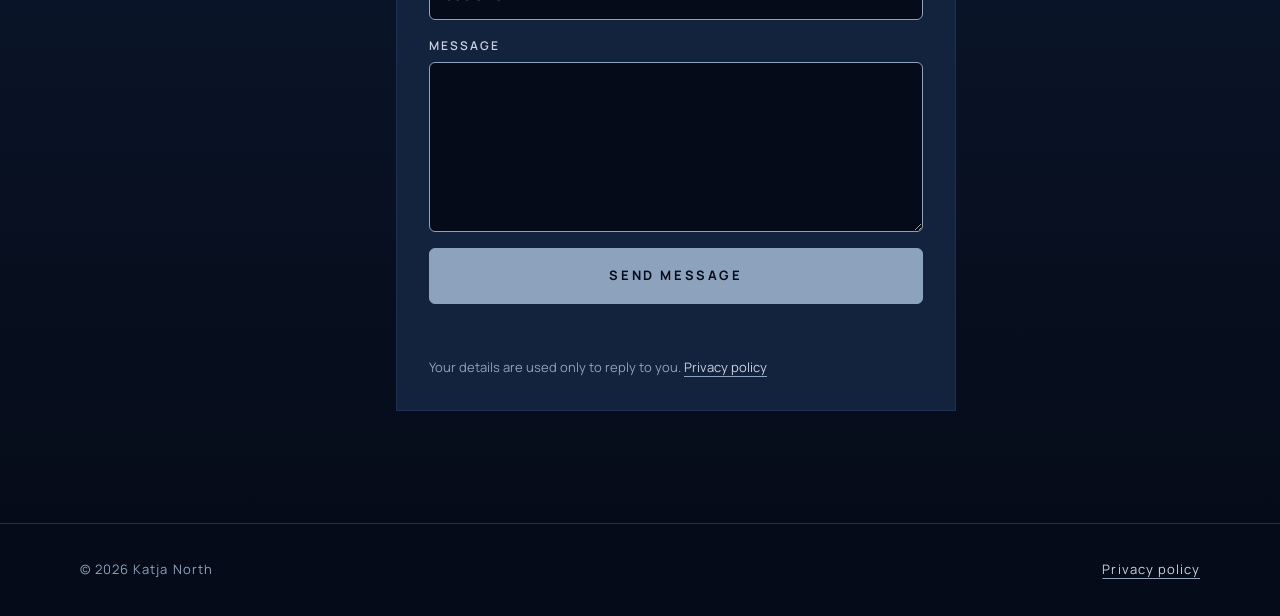
==== commit 8f46965b: "Ролик Motion Graphics Showreel; услуга 3D and motion graphics Co-Authored-By: Claude Sonnet 5.5 <nor" ====
--- a/index.html
+++ b/index.html
@@ -105,17 +105,23 @@
           <div class="frame"><button type="button" class="play-btn" data-yt="skiCRepiLbw" data-title="AI Commercials That People Actually Watch" aria-label="Play video: AI Commercials That People Actually Watch"><img src="assets/img/covers/skiCRepiLbw.webp" width="540" height="960" alt="" loading="lazy" decoding="async"><span class="play" aria-hidden="true"></span></button></div>
           <figcaption><strong translate="no">AI Commercials That People Actually Watch</strong><span data-i18n="cap.p6">Katja North brand film</span></figcaption>
         </figure>
-        <figure id="ex-3d" class="video tall">
+        <figure class="video tall">
           <div class="frame"><button type="button" class="play-btn" data-yt="U9ZX_11K3Z4" data-title="From 3D Scene to Cinema" aria-label="Play video: From 3D Scene to Cinema"><img src="assets/img/covers/U9ZX_11K3Z4.webp" width="540" height="960" alt="" loading="lazy" decoding="async"><span class="play" aria-hidden="true"></span></button></div>
           <figcaption><strong translate="no">From 3D Scene to Cinema</strong><span data-i18n="cap.p7">Full control over every detail with AI</span></figcaption>
         </figure>
       </div>
       <div class="row-two">
-        <figure class="video wide">
-          <div class="frame"><button type="button" class="play-btn" data-yt="rHyy3uDkzoM" data-title="Home, We’ll Talk" aria-label="Play video: Home, We’ll Talk"><img src="assets/img/covers/rHyy3uDkzoM.webp" width="960" height="540" alt="" loading="lazy" decoding="async"><span class="play" aria-hidden="true"></span></button></div>
-          <figcaption><strong translate="no">Home, We’ll Talk</strong><span data-i18n="cap.p4">An original song and a surreal music video in a gothic fantasy style inspired by Tim Burton</span></figcaption>
-          <a class="btn work-cta" href="#contact" data-i18n="hero.contact">Get in touch</a>
-        </figure>
+        <div class="row-stack">
+          <figure id="ex-motion" class="video wide">
+            <div class="frame"><button type="button" class="play-btn" data-yt="EWrwLJ4_ZkI" data-title="Motion Graphics Showreel" aria-label="Play video: Motion Graphics Showreel"><img src="assets/img/covers/EWrwLJ4_ZkI.webp" width="960" height="540" alt="" loading="lazy" decoding="async"><span class="play" aria-hidden="true"></span></button></div>
+            <figcaption><strong translate="no">Motion Graphics Showreel</strong><span data-i18n="cap.n1">Making of my LEGO film: motion graphics built with AI and code</span></figcaption>
+          </figure>
+          <figure class="video wide">
+            <div class="frame"><button type="button" class="play-btn" data-yt="rHyy3uDkzoM" data-title="Home, We’ll Talk" aria-label="Play video: Home, We’ll Talk"><img src="assets/img/covers/rHyy3uDkzoM.webp" width="960" height="540" alt="" loading="lazy" decoding="async"><span class="play" aria-hidden="true"></span></button></div>
+            <figcaption><strong translate="no">Home, We’ll Talk</strong><span data-i18n="cap.p4">An original song and a surreal music video in a gothic fantasy style inspired by Tim Burton</span></figcaption>
+            <a class="btn work-cta" href="#contact" data-i18n="hero.contact">Get in touch</a>
+          </figure>
+        </div>
         <figure class="video carousel-fig" id="carousel">
           <div class="carousel" role="region" aria-roledescription="carousel">
             <div class="car-track" tabindex="0">
@@ -212,10 +218,10 @@
           </div>
         </article>
         <article>
-          <a class="card-thumb" href="#ex-3d"><img src="assets/img/covers/U9ZX_11K3Z4.webp" width="960" height="540" alt="" style="object-position:center 74%" loading="lazy" decoding="async"><span class="play" aria-hidden="true"></span><span class="sr" data-i18n="svc.example">See example</span></a>
-          <div class="card-body">
-            <h3 data-i18n="s6.t">3D visualisation</h3>
-            <p data-i18n="s6.d">For projects that need full control over the scene and precision in every detail.</p>
+          <a class="card-thumb" href="#ex-motion"><img src="assets/img/covers/EWrwLJ4_ZkI.webp" width="960" height="540" alt="" loading="lazy" decoding="async"><span class="play" aria-hidden="true"></span><span class="sr" data-i18n="svc.example">See example</span></a>
+          <div class="card-body">
+            <h3 data-i18n="s6.t">3D and motion graphics</h3>
+            <p data-i18n="s6.d">3D scenes and motion graphics for projects that need full control over every detail.</p>
             <div class="card-actions">
               <a class="card-link" href="#contact-form" data-ask data-i18n="svc.ask">Ask about this</a>
             </div>
--- a/assets/css/style.css
+++ b/assets/css/style.css
@@ -126,6 +126,7 @@
 .hero-text{position:absolute;left:0;right:0;bottom:0;z-index:2;display:flex;flex-direction:column;align-items:center;gap:14px;padding:0 20px max(48px,calc(env(safe-area-inset-bottom,0px) + 24px));text-align:center;transition:opacity 1.6s ease .9s,transform 1.6s ease .9s,visibility 0s linear .9s}
 .hero-actions{display:flex;flex-wrap:wrap;justify-content:center;gap:12px;margin-top:6px}
 /* пока у раздела класс .intro: низ не затемнён, надписи нет. Класс снимает main.js (через 4 с после старта ролика) */
+.hero.quick::after,.hero.quick .hero-text{transition:none}   /* экономия/запрет автозапуска: текст сразу, без плавного появления */
 .hero.intro::after{opacity:0}
 .hero.intro .hero-text{opacity:0;visibility:hidden;transform:translateY(14px);transition-delay:0s}
 @media (orientation:landscape) and (max-height:560px){
@@ -242,6 +243,7 @@
 
 /* ---------- Карусель «Maria in Wonderland» ---------- */
 .row-two{align-items:start}
+.row-stack{display:flex;flex-direction:column;gap:24px;min-width:0}
 .carousel-fig{align-items:flex-start}
 .carousel-fig figcaption,.car-dots{width:100%;max-width:440px}
 .carousel{position:relative;width:100%;max-width:440px}
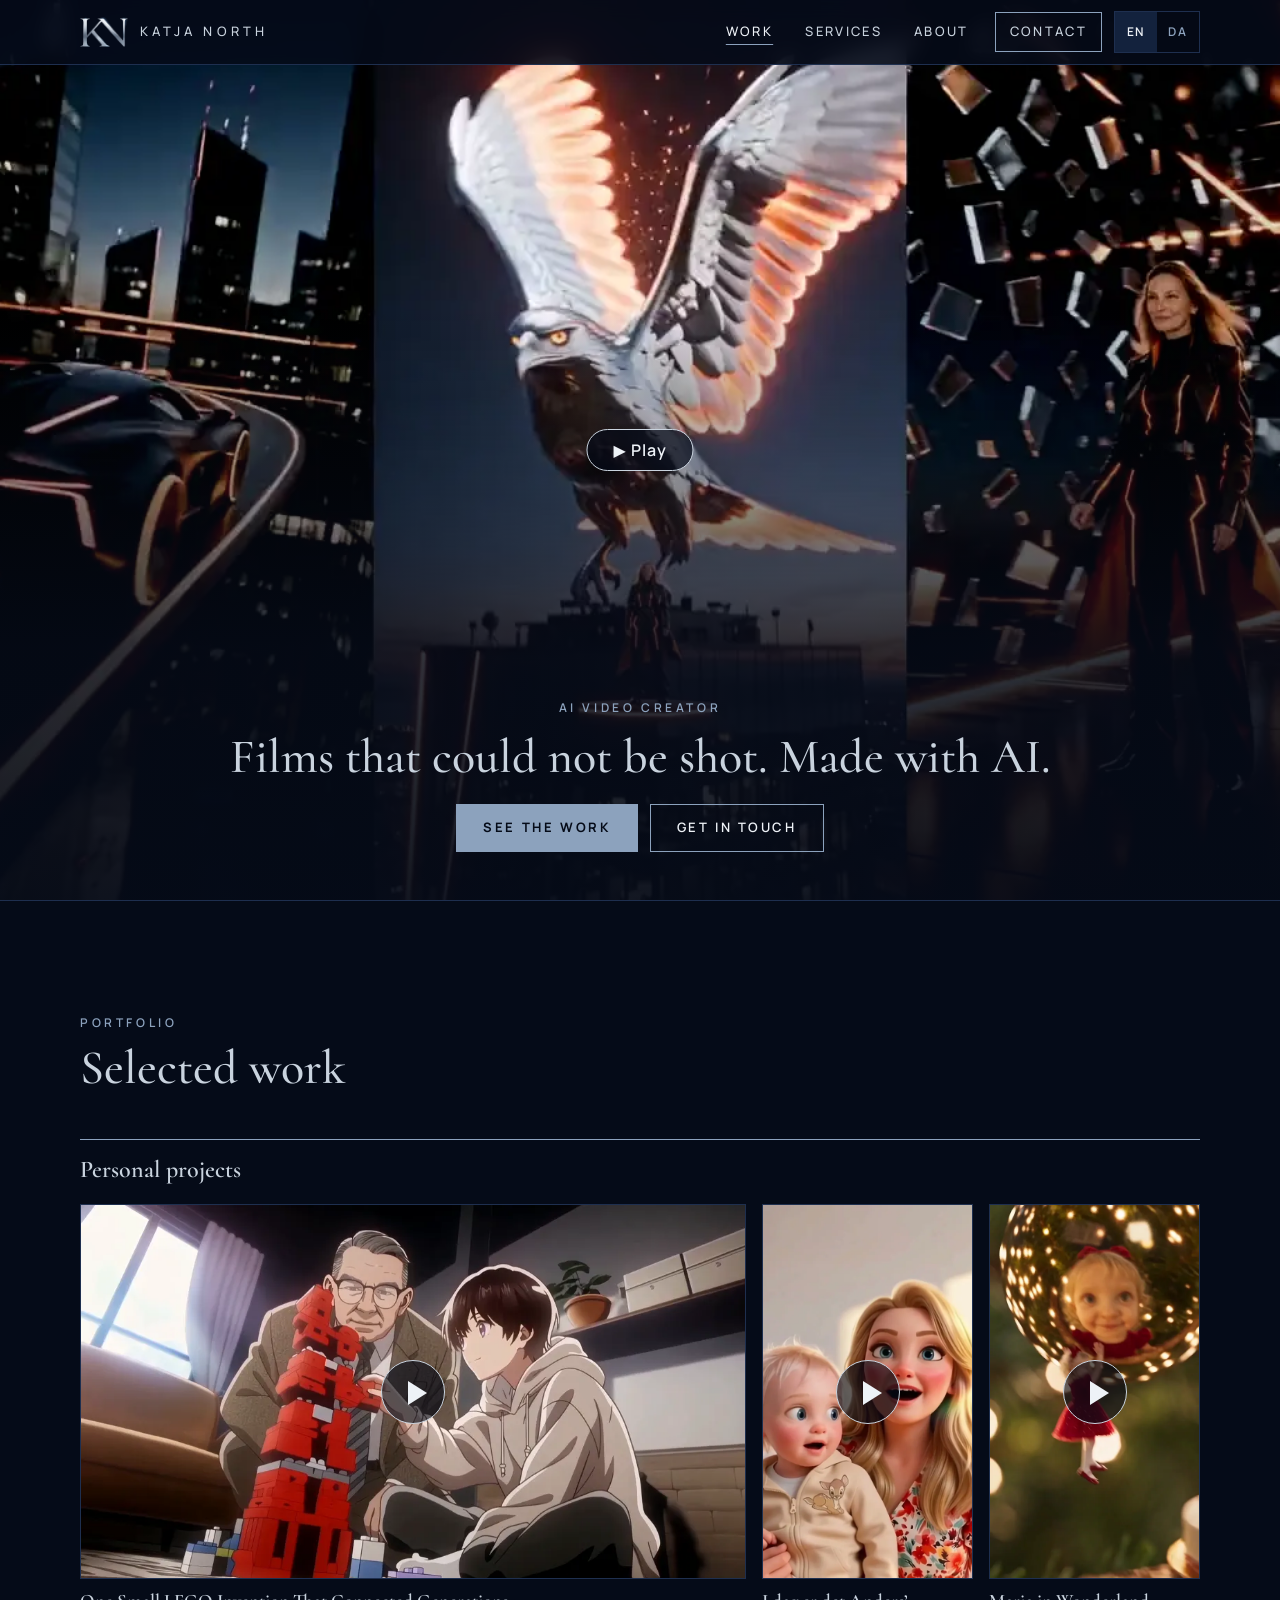
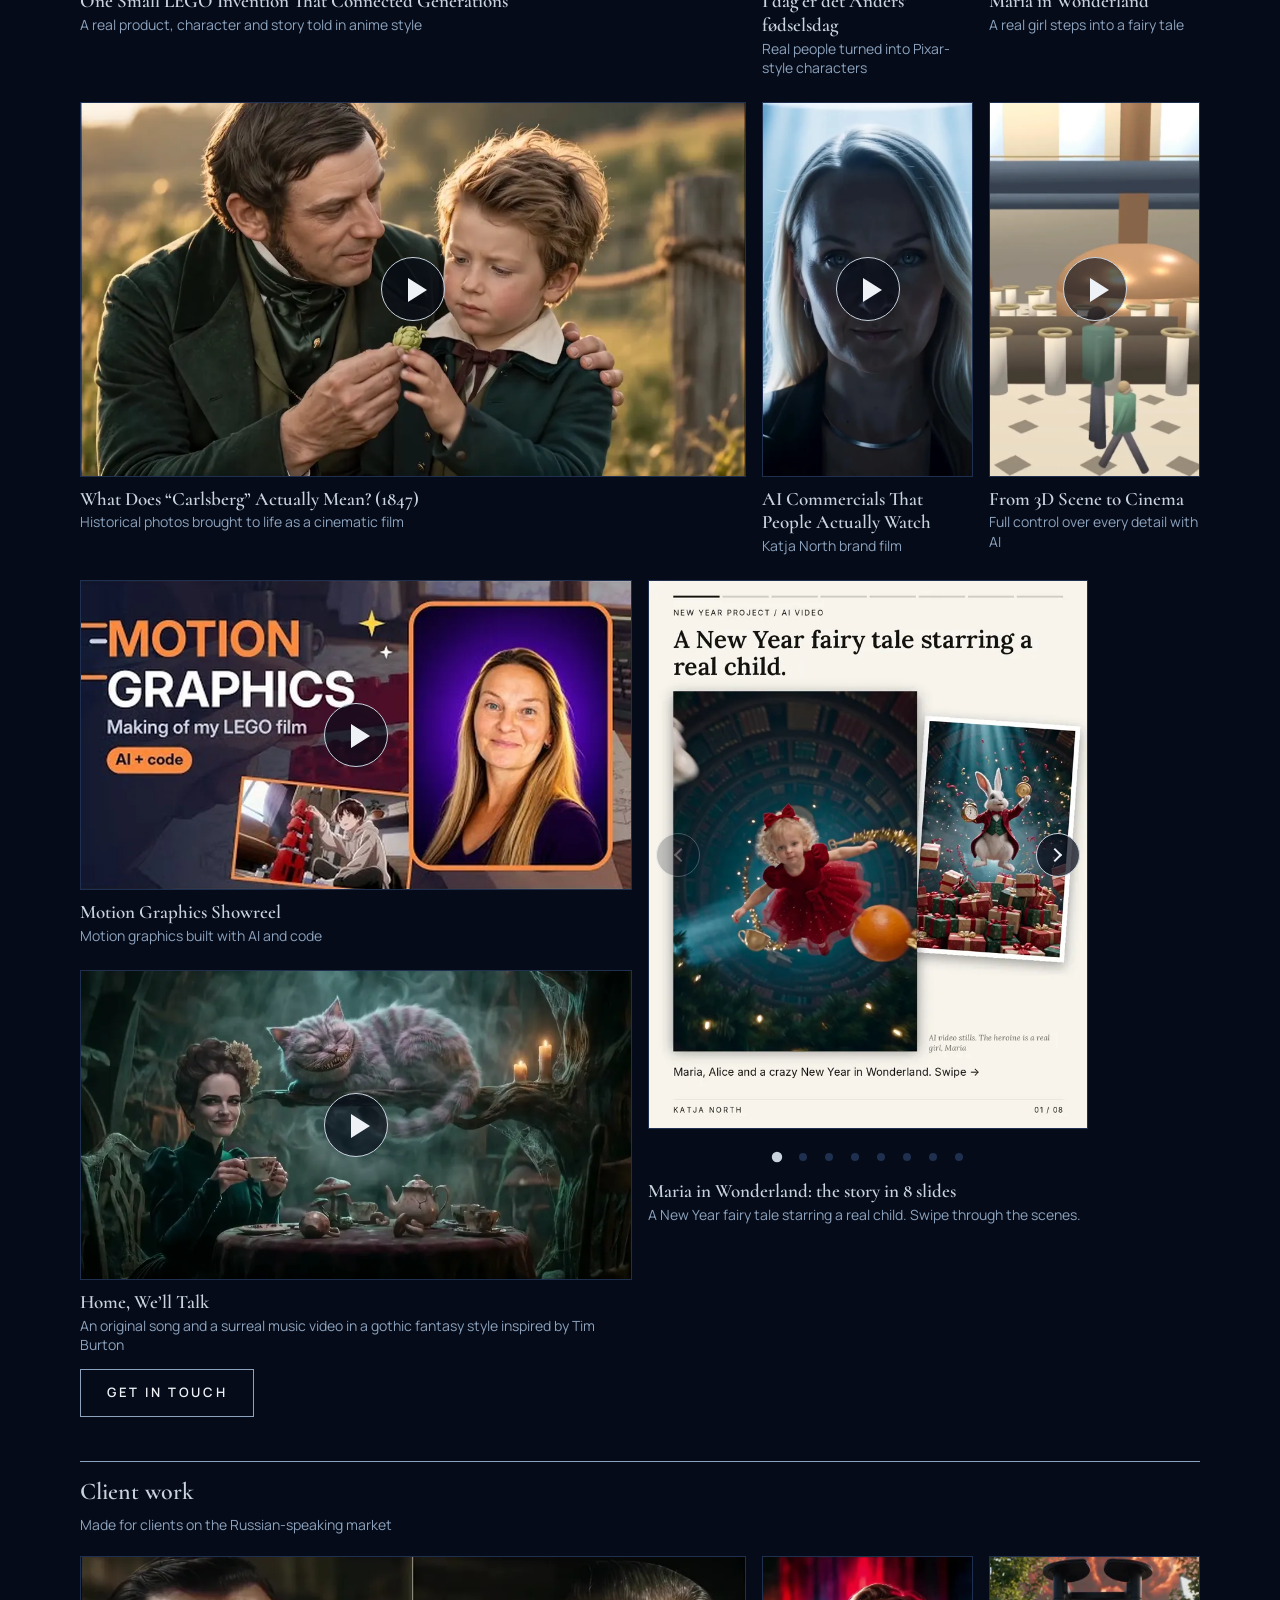
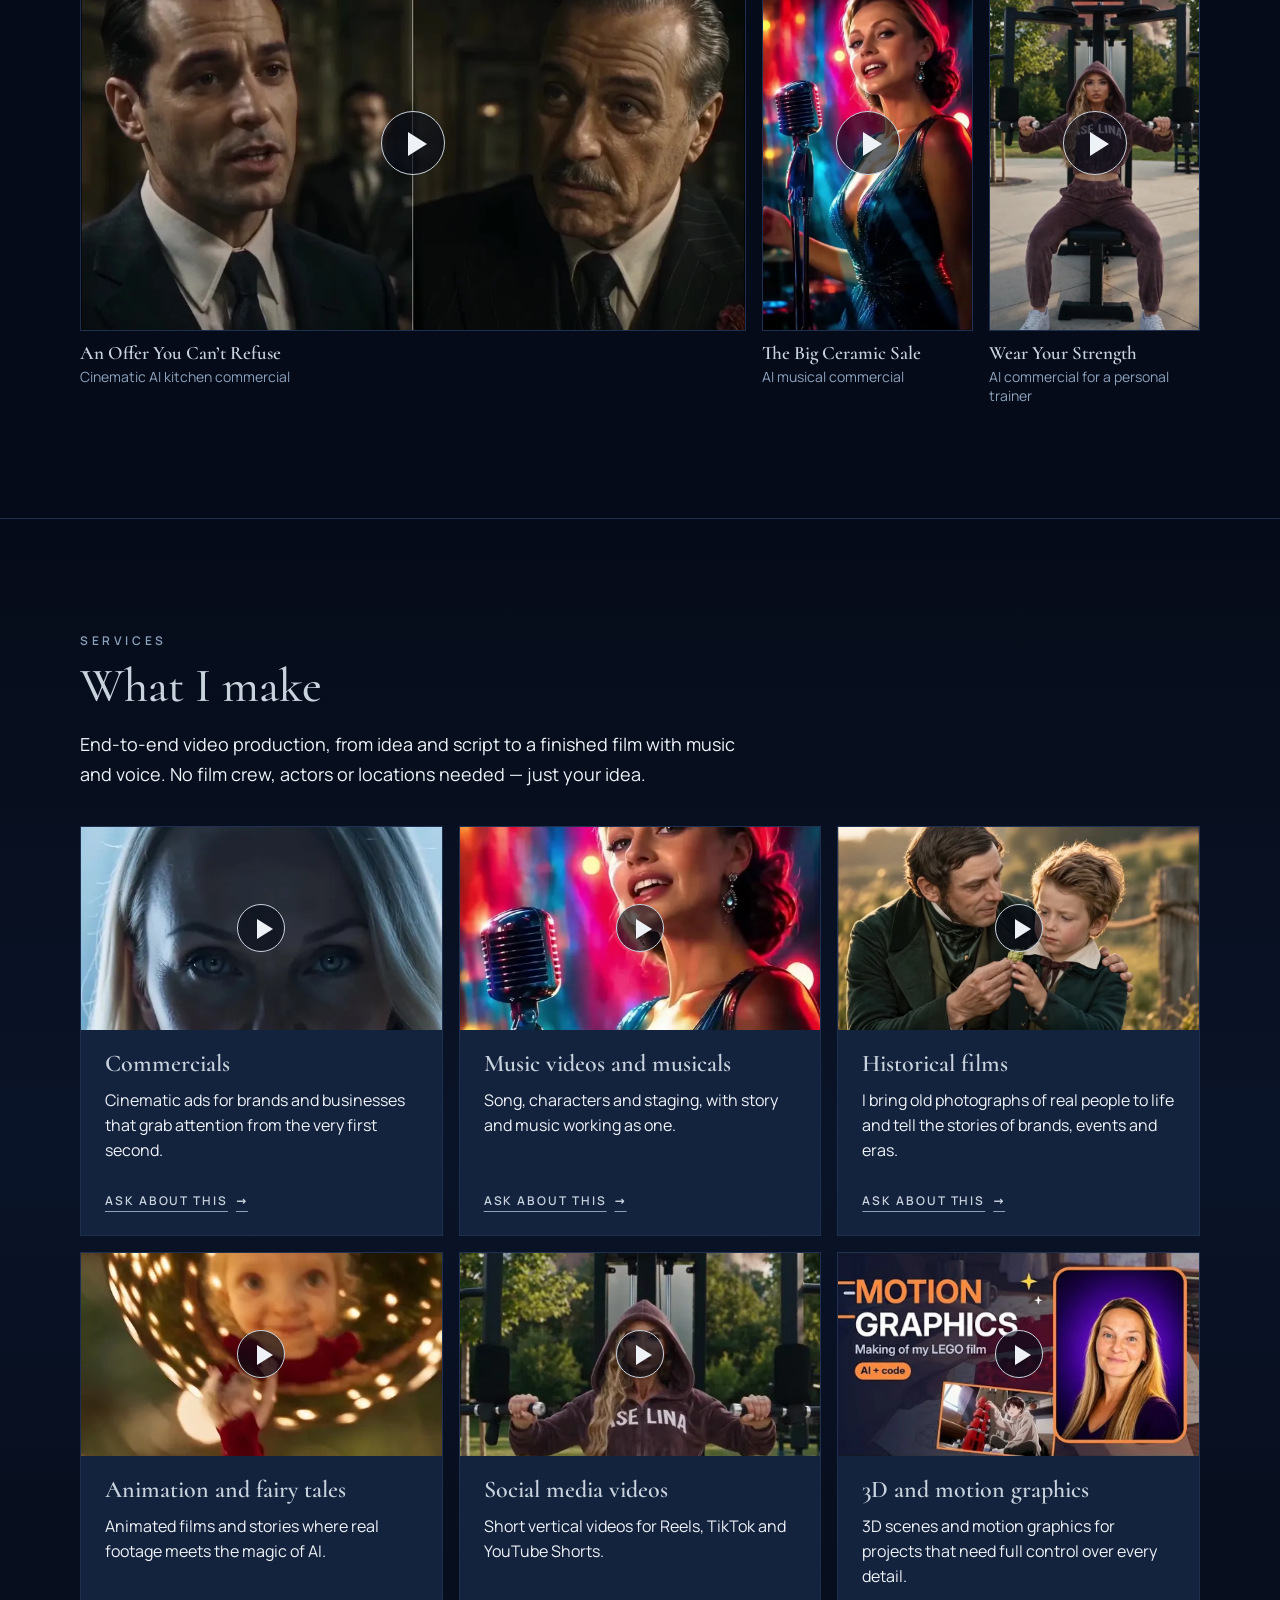
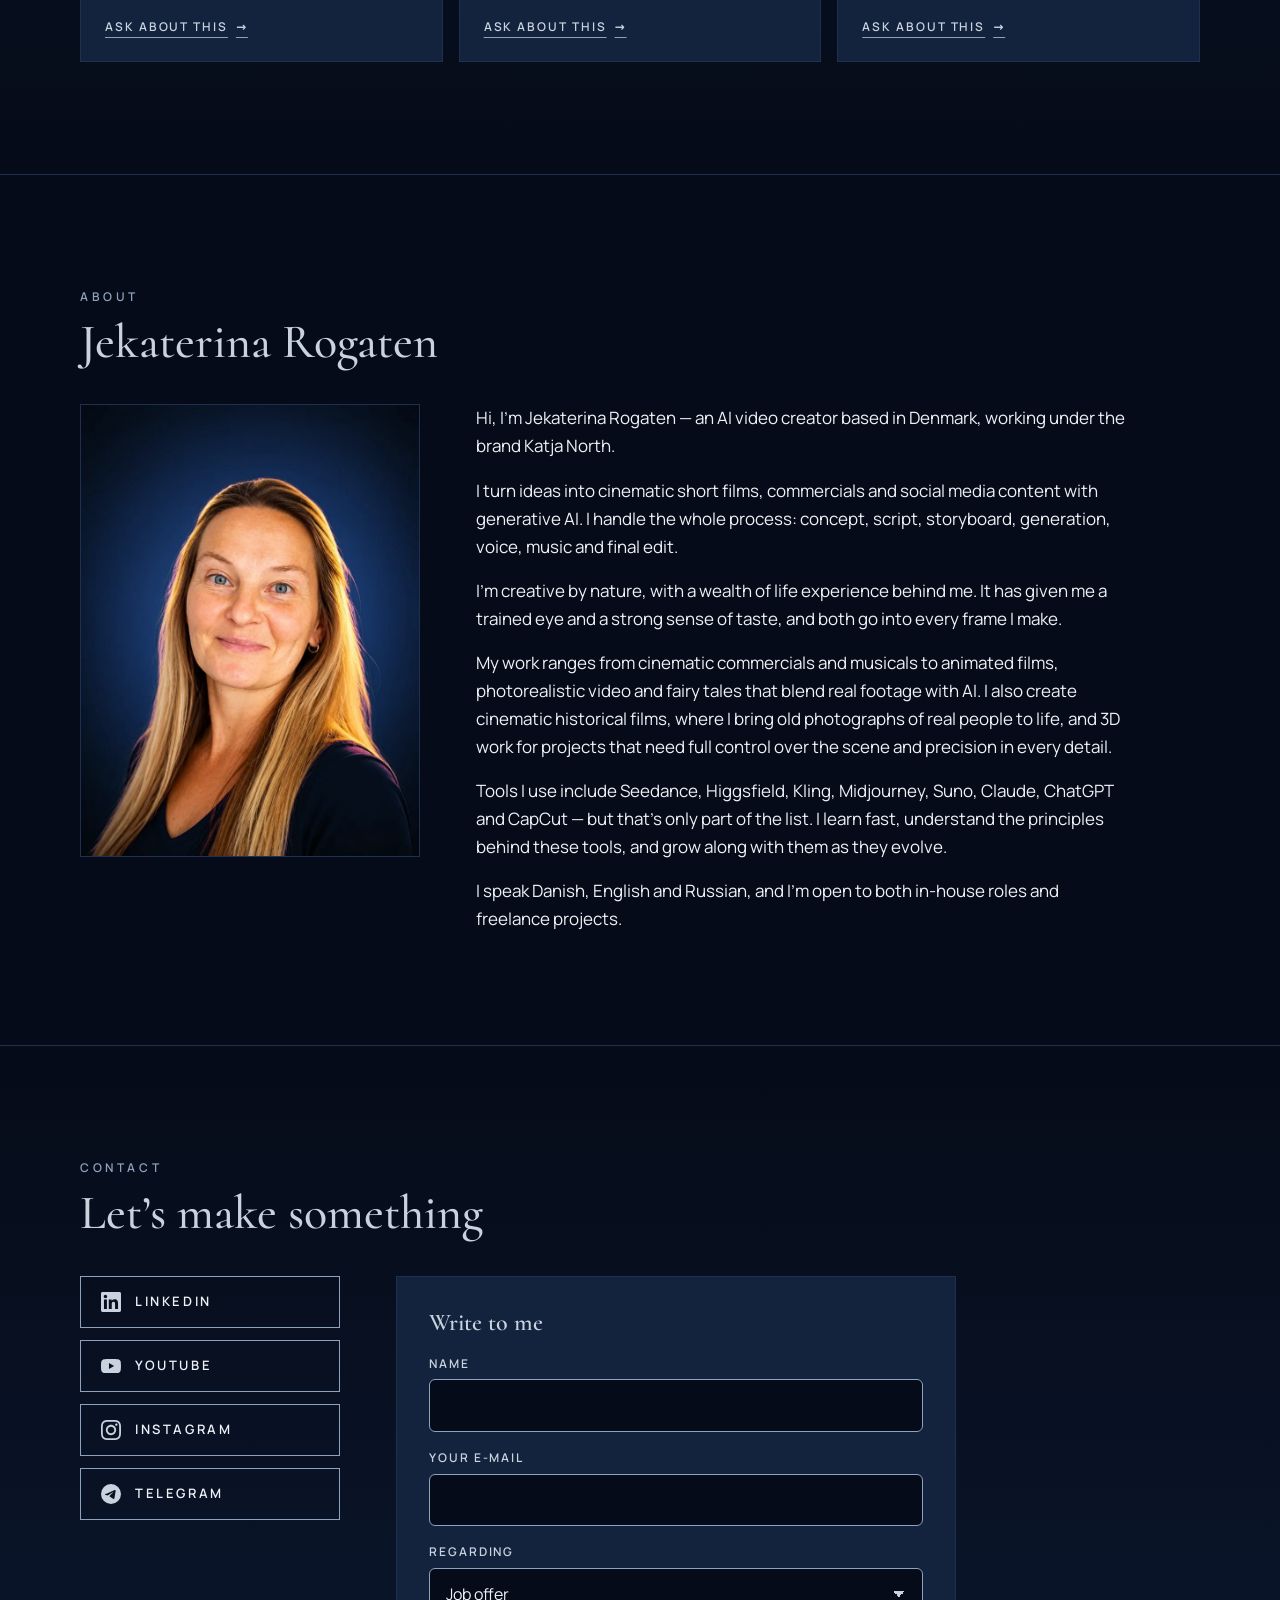
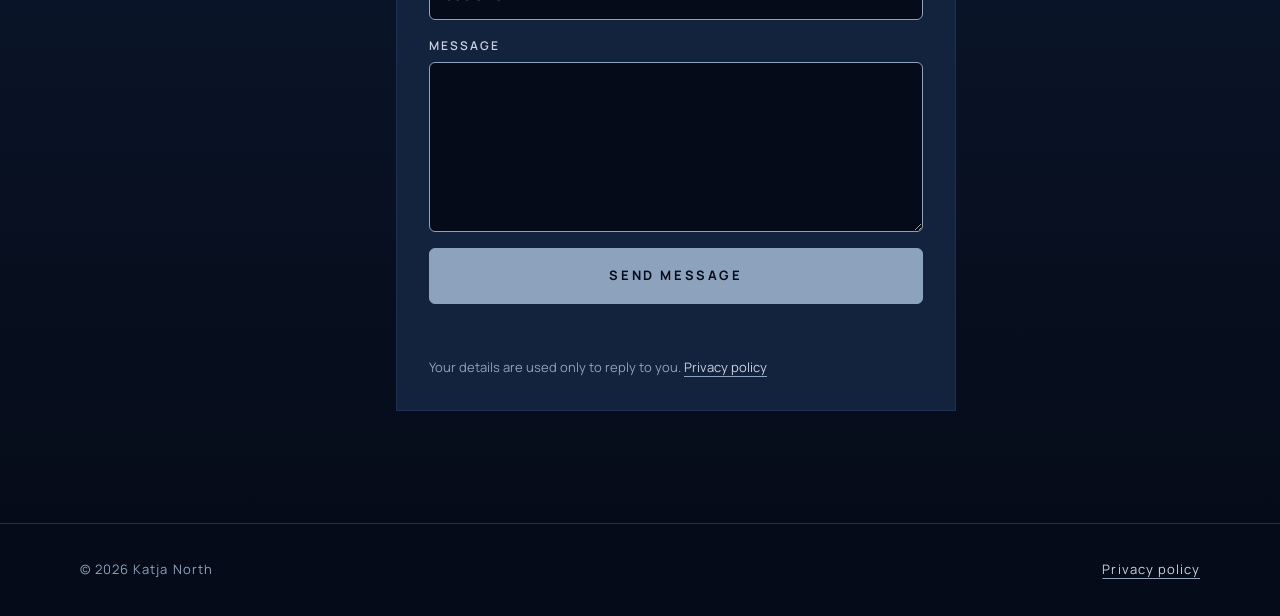
==== commit 2a07a2ac: "Motion: короткое описание, кадр в карточке услуги слева Co-Authored-By: Claude Sonnet 5.5 <noreply@a" ====
--- a/index.html
+++ b/index.html
@@ -114,7 +114,7 @@
         <div class="row-stack">
           <figure id="ex-motion" class="video wide">
             <div class="frame"><button type="button" class="play-btn" data-yt="EWrwLJ4_ZkI" data-title="Motion Graphics Showreel" aria-label="Play video: Motion Graphics Showreel"><img src="assets/img/covers/EWrwLJ4_ZkI.webp" width="960" height="540" alt="" loading="lazy" decoding="async"><span class="play" aria-hidden="true"></span></button></div>
-            <figcaption><strong translate="no">Motion Graphics Showreel</strong><span data-i18n="cap.n1">Making of my LEGO film: motion graphics built with AI and code</span></figcaption>
+            <figcaption><strong translate="no">Motion Graphics Showreel</strong><span data-i18n="cap.n1">Motion graphics built with AI and code</span></figcaption>
           </figure>
           <figure class="video wide">
             <div class="frame"><button type="button" class="play-btn" data-yt="rHyy3uDkzoM" data-title="Home, We’ll Talk" aria-label="Play video: Home, We’ll Talk"><img src="assets/img/covers/rHyy3uDkzoM.webp" width="960" height="540" alt="" loading="lazy" decoding="async"><span class="play" aria-hidden="true"></span></button></div>
@@ -218,7 +218,7 @@
           </div>
         </article>
         <article>
-          <a class="card-thumb" href="#ex-motion"><img src="assets/img/covers/EWrwLJ4_ZkI.webp" width="960" height="540" alt="" loading="lazy" decoding="async"><span class="play" aria-hidden="true"></span><span class="sr" data-i18n="svc.example">See example</span></a>
+          <a class="card-thumb" href="#ex-motion"><img src="assets/img/covers/EWrwLJ4_ZkI.webp" width="960" height="540" alt="" style="object-position:left center" loading="lazy" decoding="async"><span class="play" aria-hidden="true"></span><span class="sr" data-i18n="svc.example">See example</span></a>
           <div class="card-body">
             <h3 data-i18n="s6.t">3D and motion graphics</h3>
             <p data-i18n="s6.d">3D scenes and motion graphics for projects that need full control over every detail.</p>
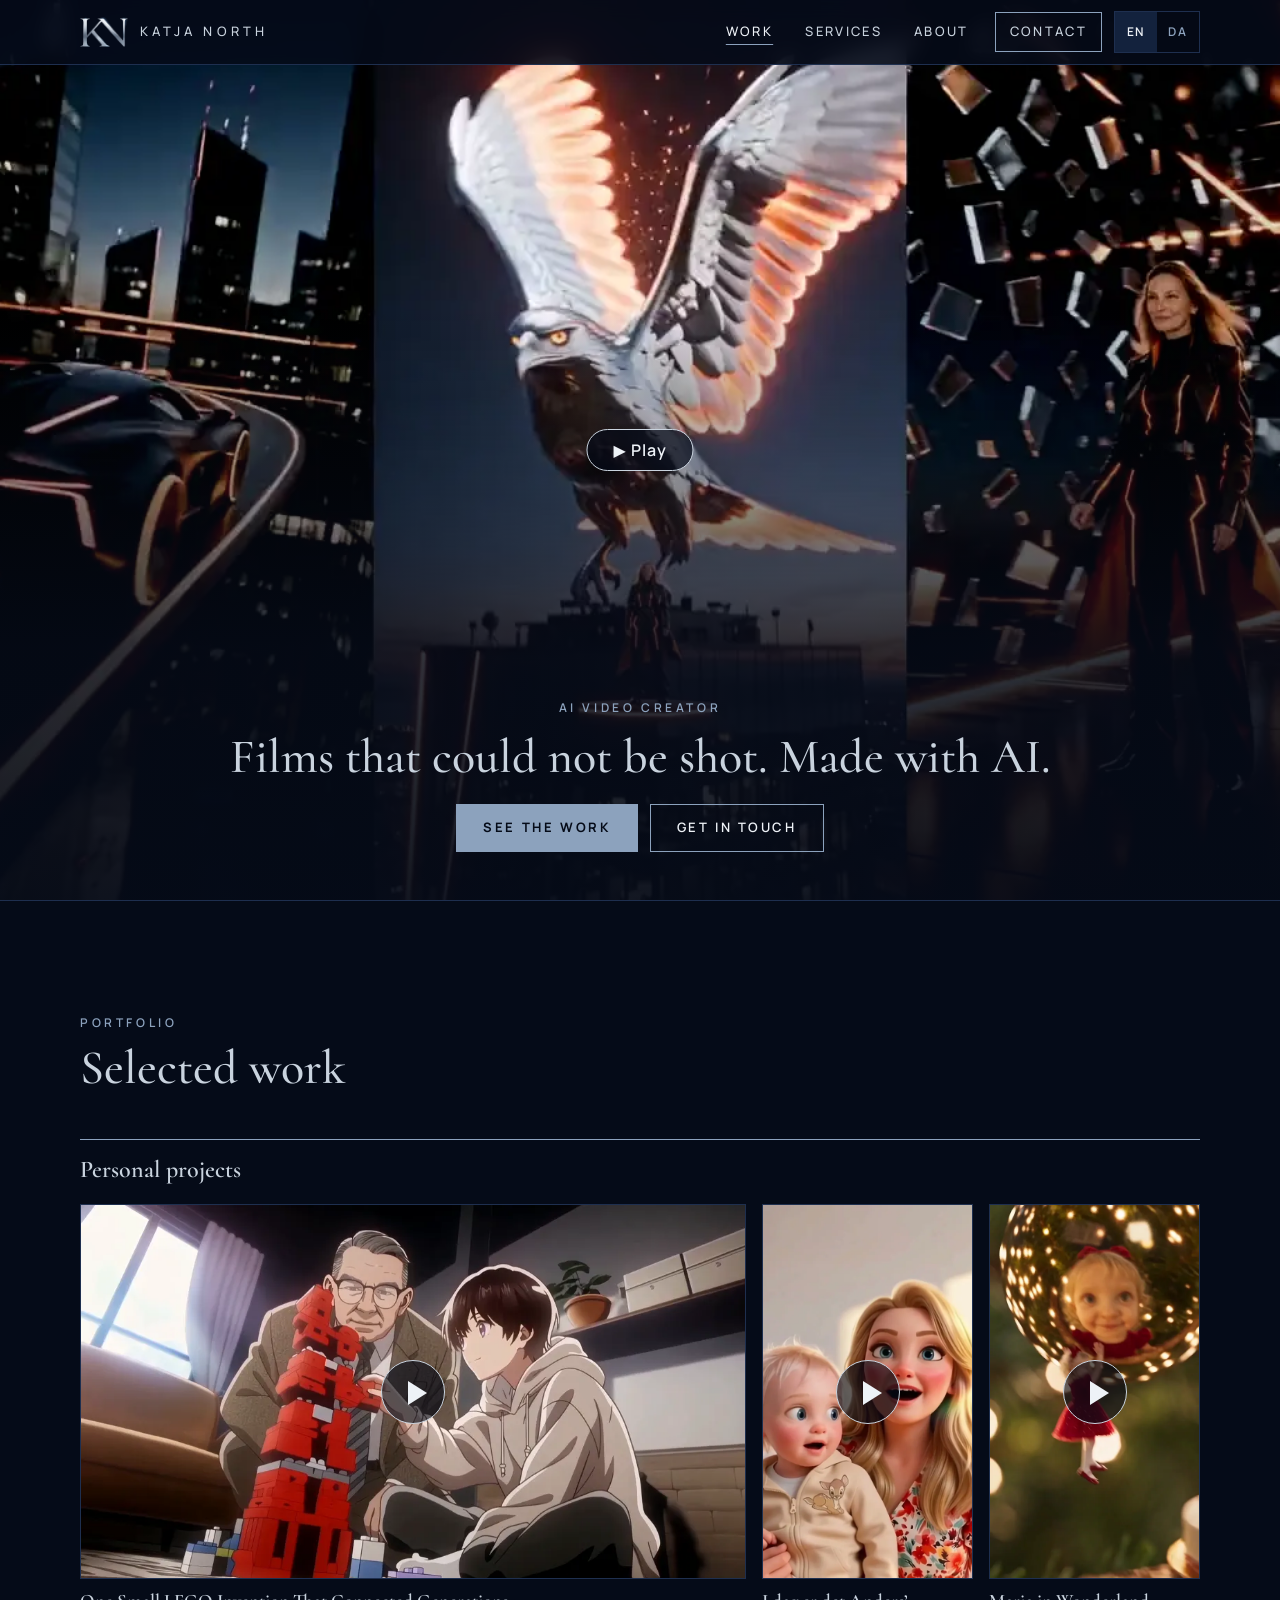
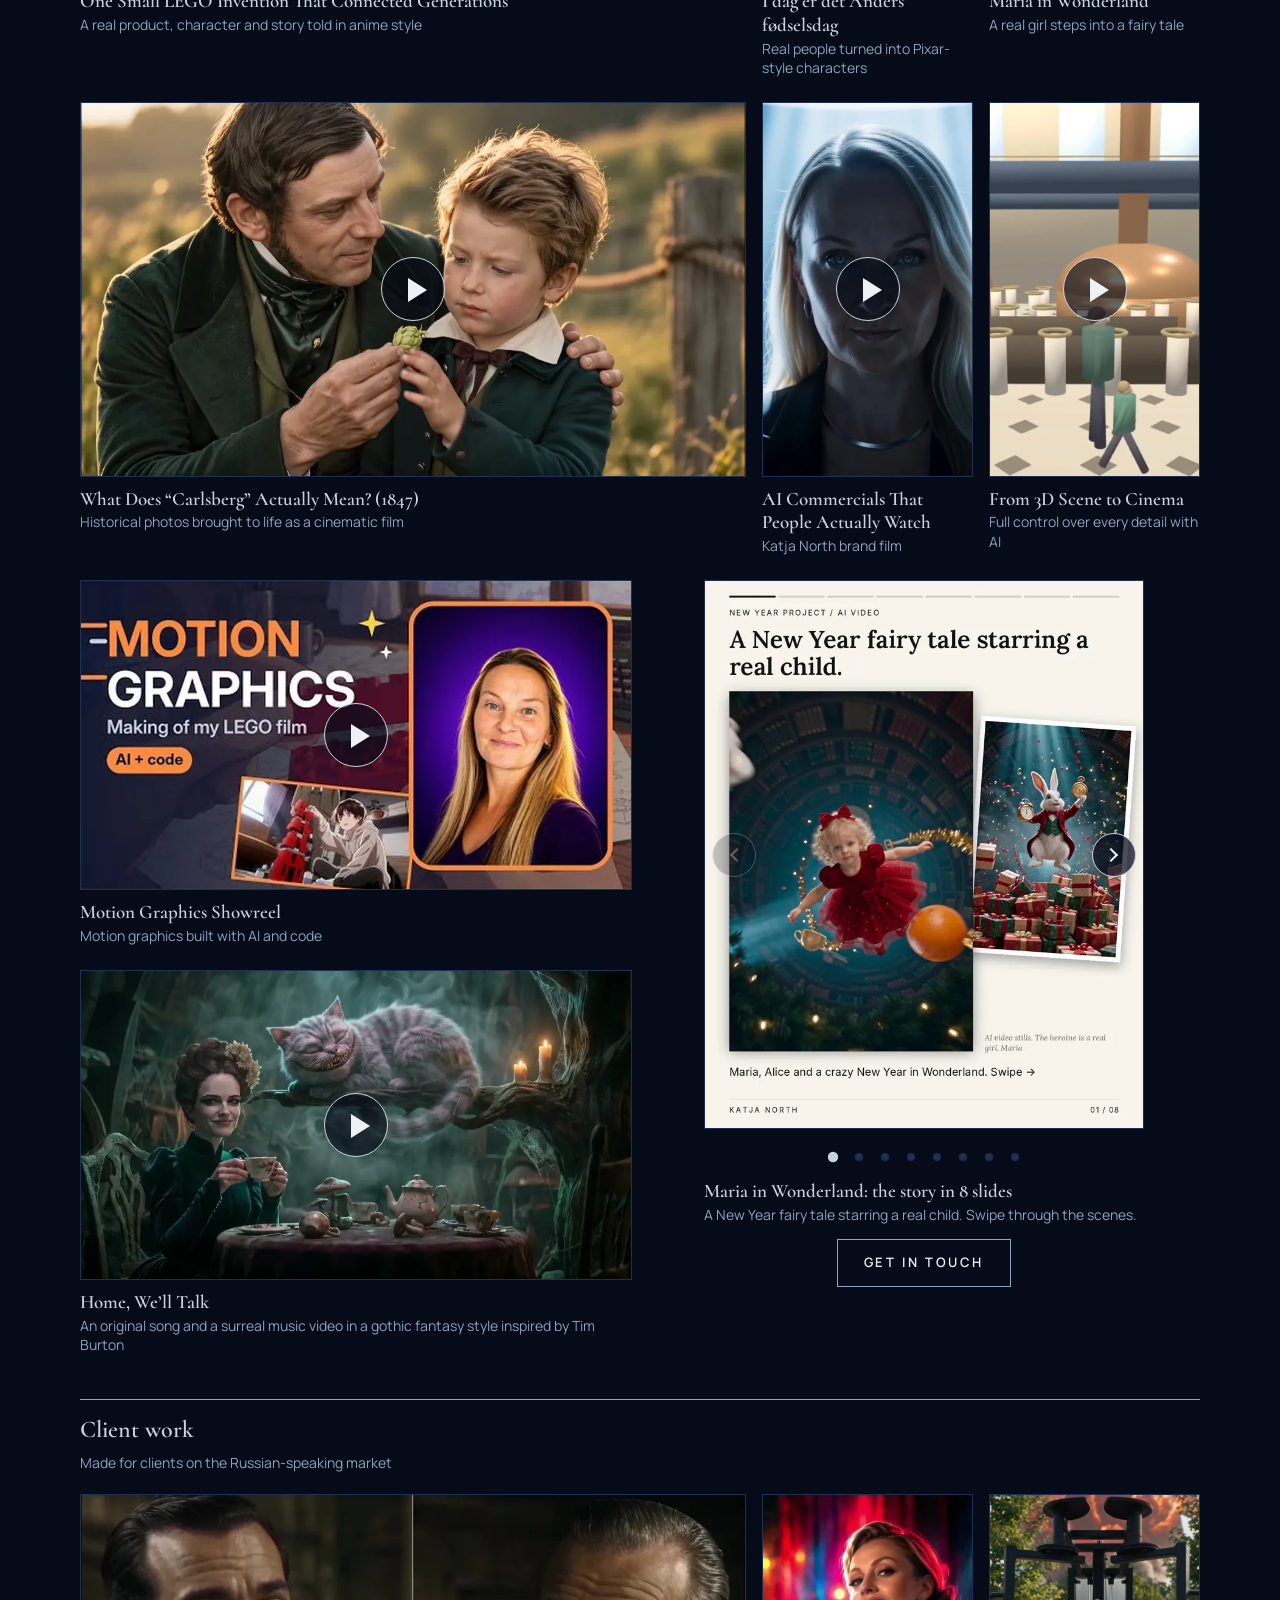
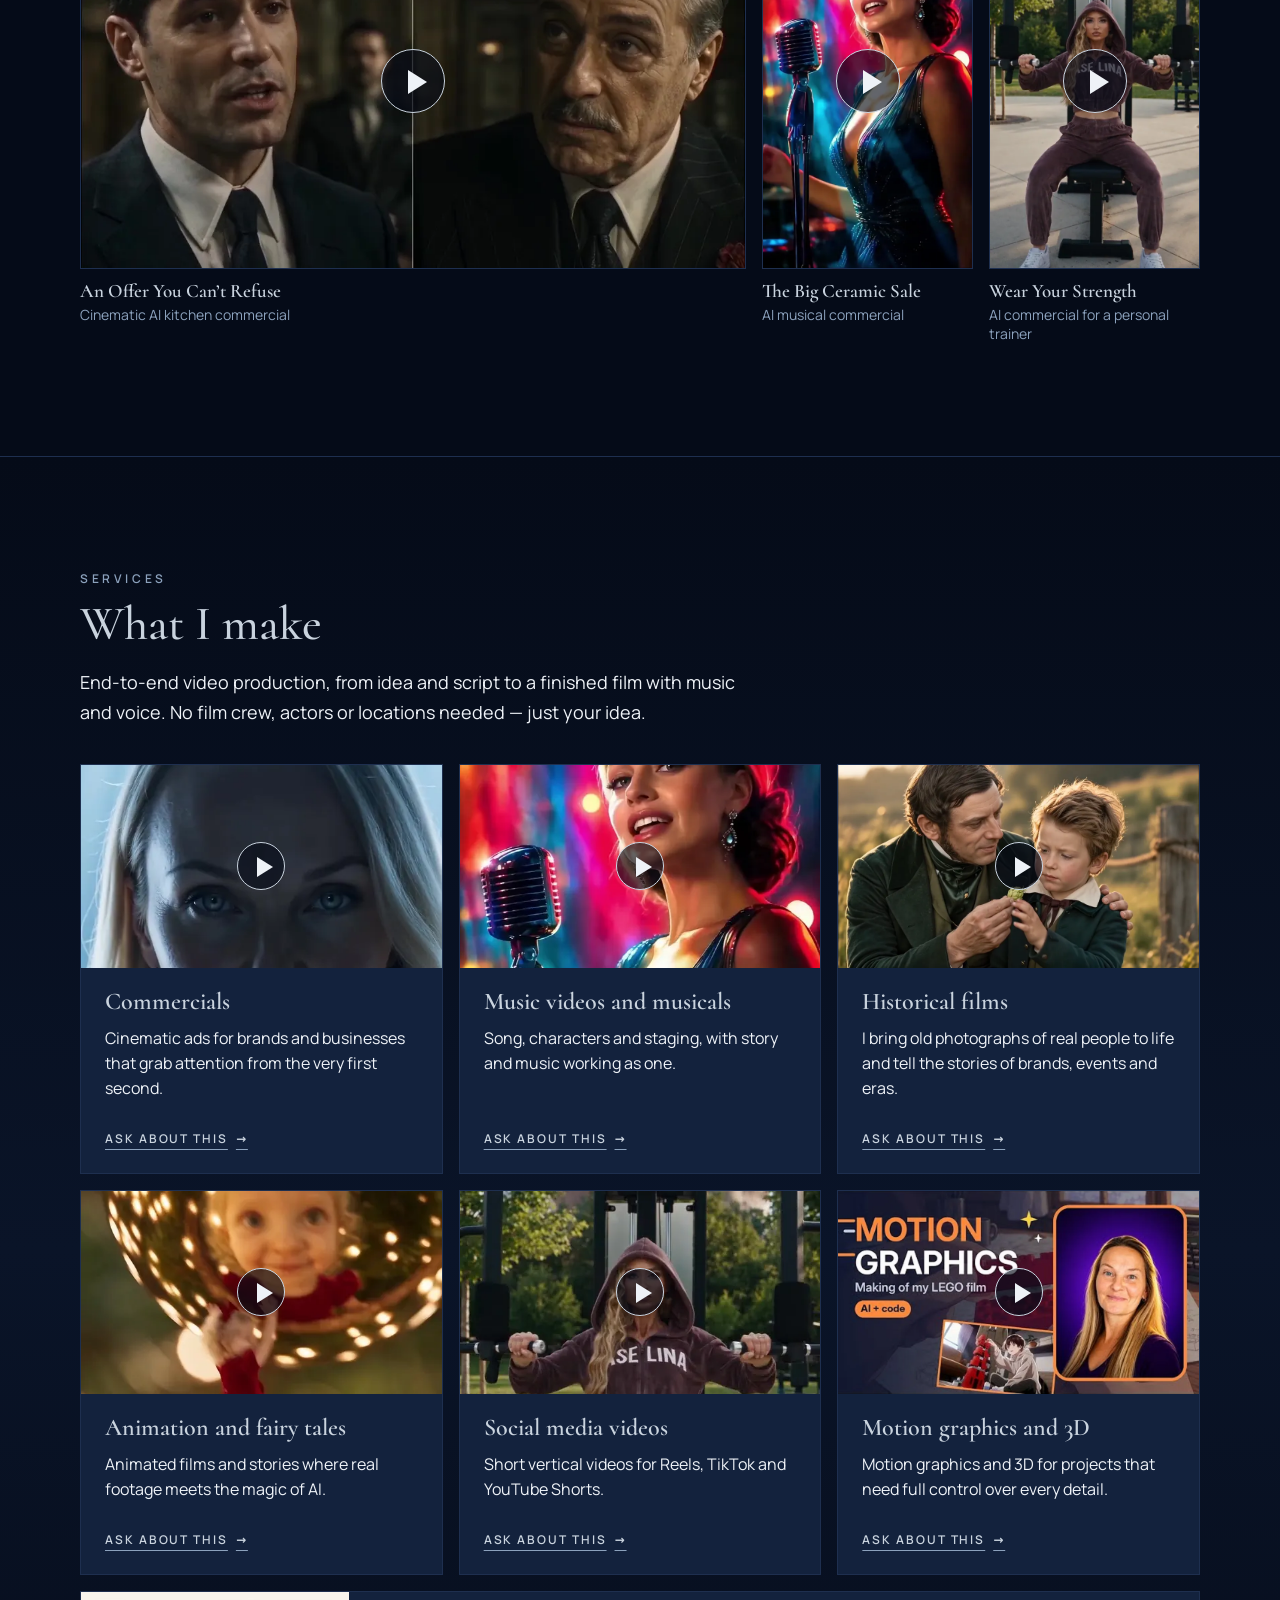
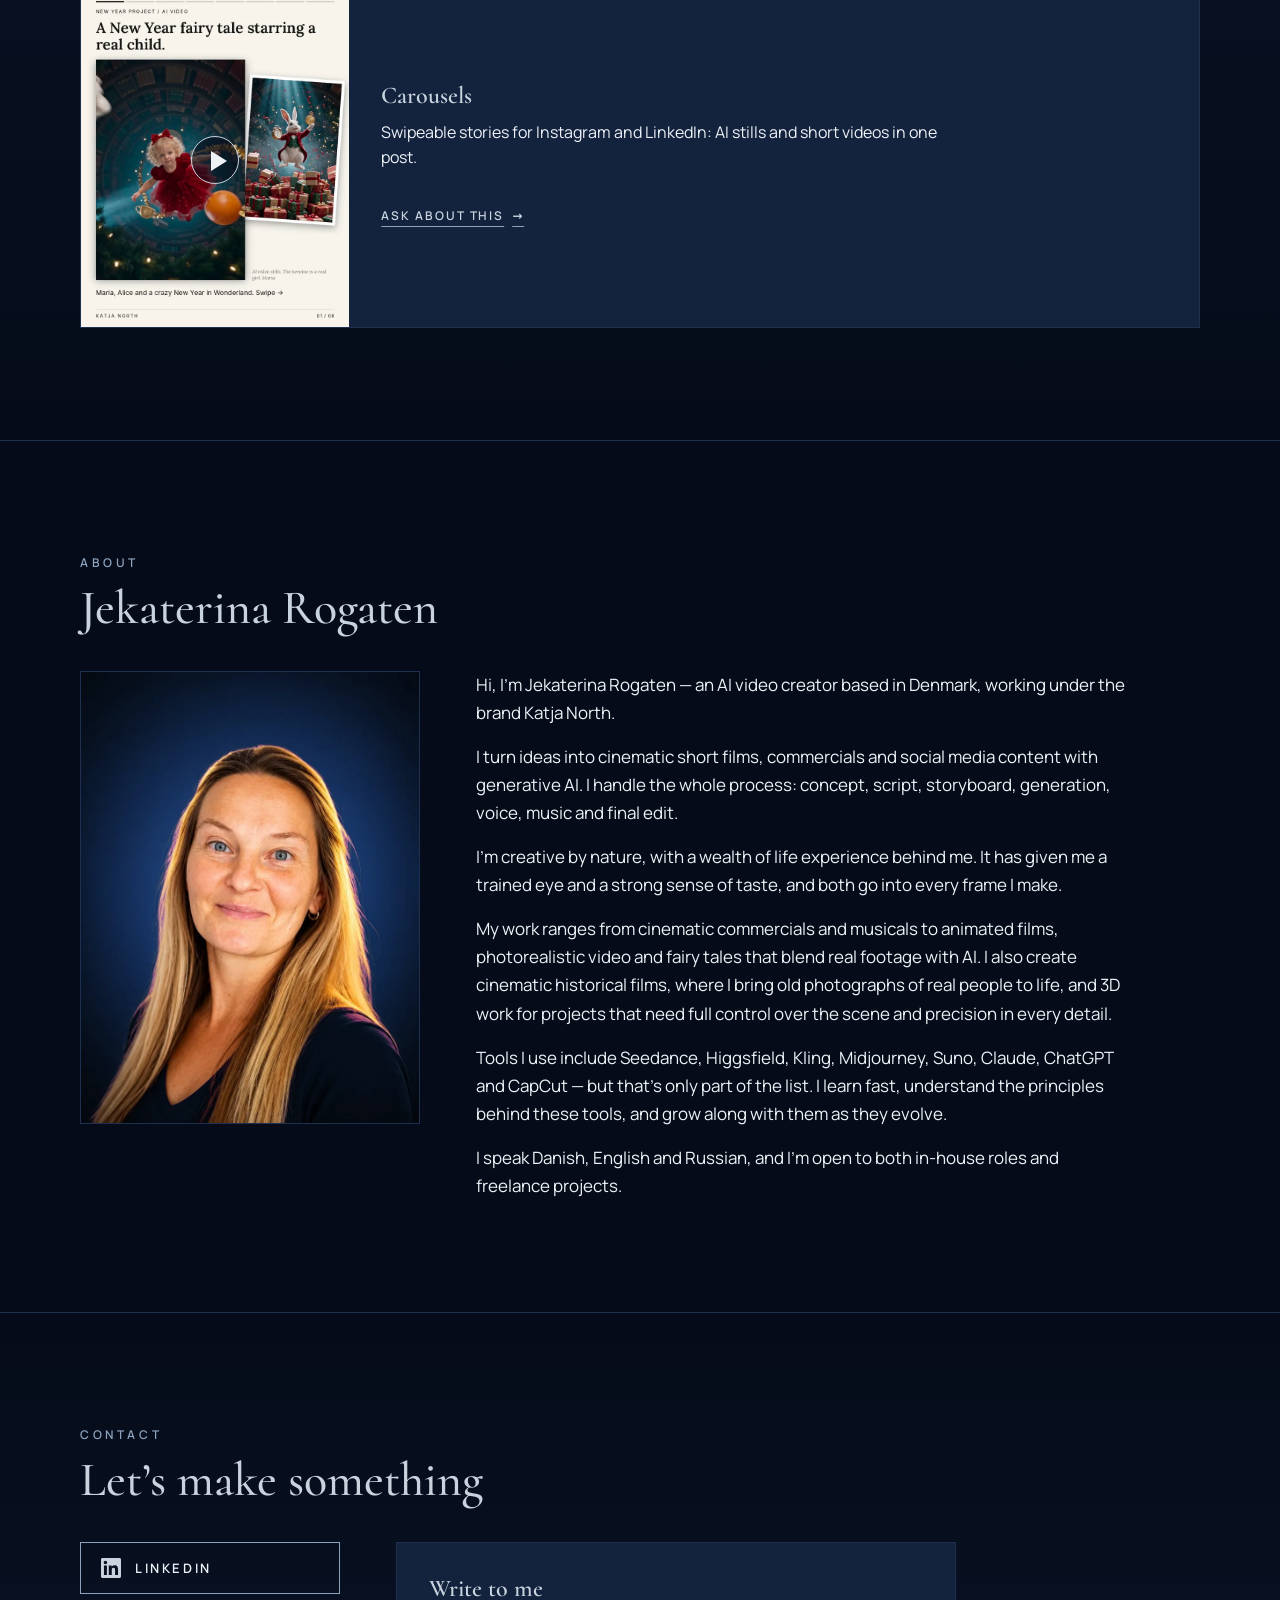
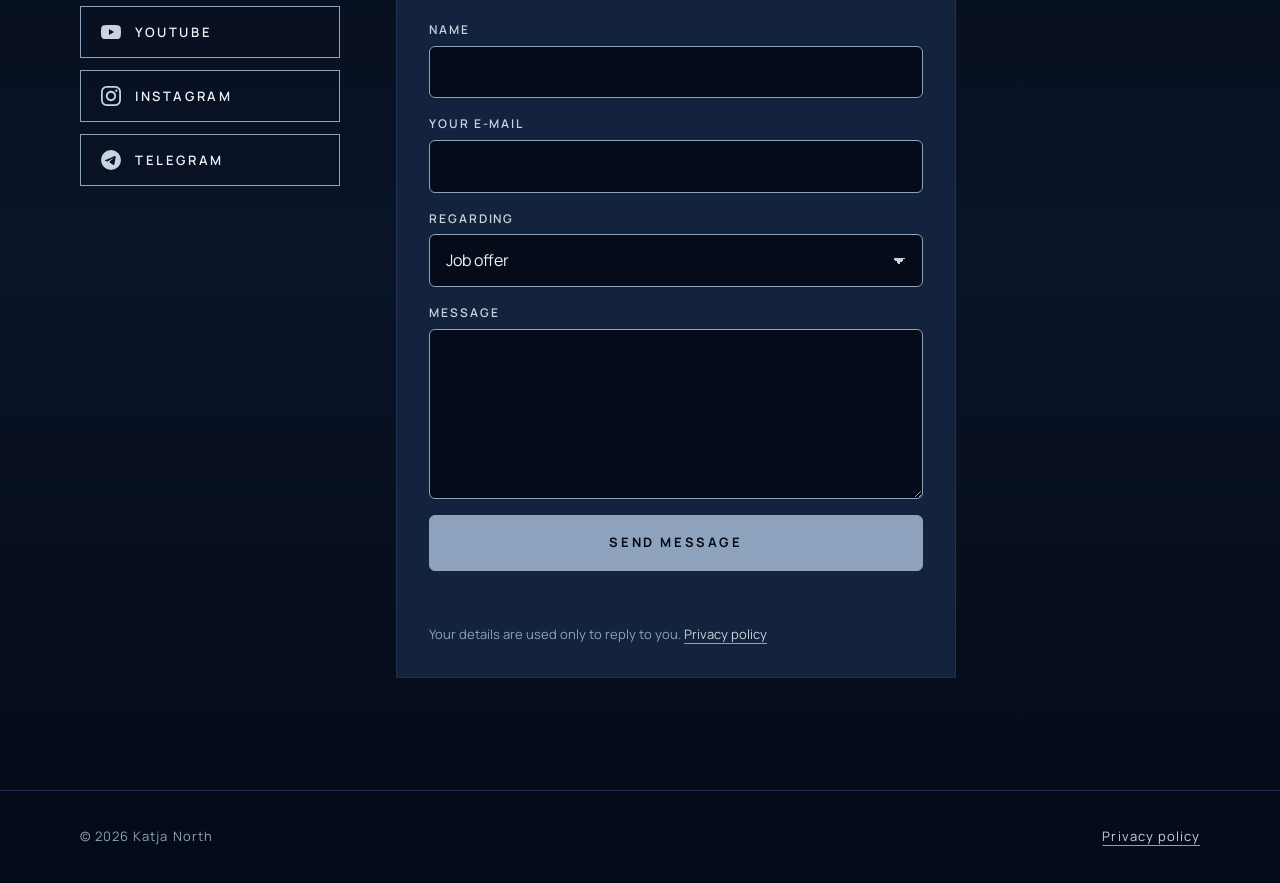
==== commit 435b8900: "Карусель по центру, кнопка под ней; карточка Motion graphics and 3D; карточка услуг Carousels Co-Aut" ====
--- a/index.html
+++ b/index.html
@@ -119,8 +119,7 @@
           <figure class="video wide">
             <div class="frame"><button type="button" class="play-btn" data-yt="rHyy3uDkzoM" data-title="Home, We’ll Talk" aria-label="Play video: Home, We’ll Talk"><img src="assets/img/covers/rHyy3uDkzoM.webp" width="960" height="540" alt="" loading="lazy" decoding="async"><span class="play" aria-hidden="true"></span></button></div>
             <figcaption><strong translate="no">Home, We’ll Talk</strong><span data-i18n="cap.p4">An original song and a surreal music video in a gothic fantasy style inspired by Tim Burton</span></figcaption>
-            <a class="btn work-cta" href="#contact" data-i18n="hero.contact">Get in touch</a>
-          </figure>
+            </figure>
         </div>
         <figure class="video carousel-fig" id="carousel">
           <div class="carousel" role="region" aria-roledescription="carousel">
@@ -139,6 +138,7 @@
           </div>
           <div class="car-dots"></div>
           <figcaption><strong translate="no">Maria in Wonderland: the story in 8 slides</strong><span data-i18n="cap.p9">A New Year fairy tale starring a real child. Swipe through the scenes.</span></figcaption>
+          <a class="btn work-cta" href="#contact" data-i18n="hero.contact">Get in touch</a>
         </figure>
       </div>
 
@@ -220,8 +220,18 @@
         <article>
           <a class="card-thumb" href="#ex-motion"><img src="assets/img/covers/EWrwLJ4_ZkI.webp" width="960" height="540" alt="" style="object-position:left center" loading="lazy" decoding="async"><span class="play" aria-hidden="true"></span><span class="sr" data-i18n="svc.example">See example</span></a>
           <div class="card-body">
-            <h3 data-i18n="s6.t">3D and motion graphics</h3>
-            <p data-i18n="s6.d">3D scenes and motion graphics for projects that need full control over every detail.</p>
+            <h3 data-i18n="s6.t">Motion graphics and 3D</h3>
+            <p data-i18n="s6.d">Motion graphics and 3D for projects that need full control over every detail.</p>
+            <div class="card-actions">
+              <a class="card-link" href="#contact-form" data-ask data-i18n="svc.ask">Ask about this</a>
+            </div>
+          </div>
+        </article>
+        <article>
+          <a class="card-thumb" href="#carousel"><img src="assets/carousel/s01.webp" width="720" height="900" alt="" loading="lazy" decoding="async"><span class="play" aria-hidden="true"></span><span class="sr" data-i18n="svc.example">See example</span></a>
+          <div class="card-body">
+            <h3 data-i18n="s7.t">Carousels</h3>
+            <p data-i18n="s7.d">Swipeable stories for Instagram and LinkedIn: AI stills and short videos in one post.</p>
             <div class="card-actions">
               <a class="card-link" href="#contact-form" data-ask data-i18n="svc.ask">Ask about this</a>
             </div>
--- a/assets/css/style.css
+++ b/assets/css/style.css
@@ -244,7 +244,7 @@
 /* ---------- Карусель «Maria in Wonderland» ---------- */
 .row-two{align-items:start}
 .row-stack{display:flex;flex-direction:column;gap:24px;min-width:0}
-.carousel-fig{align-items:flex-start}
+.carousel-fig{align-items:center}
 .carousel-fig figcaption,.car-dots{width:100%;max-width:440px}
 .carousel{position:relative;width:100%;max-width:440px}
 .car-track{display:flex;overflow-x:auto;scroll-snap-type:x mandatory;overscroll-behavior-x:contain;scrollbar-width:none;border:1px solid var(--line);background:var(--surface)}
@@ -265,6 +265,26 @@
 .car-play{position:absolute;left:50%;top:50%;transform:translate(-50%,-50%);padding:12px 26px;border-radius:999px;border:1px solid var(--silver);background:rgba(5,11,24,.72);color:var(--text);font-weight:600;font-size:1rem;line-height:1;font-family:inherit;letter-spacing:.06em;cursor:pointer;z-index:2}
 .car-play:hover,.car-play:focus-visible{background:var(--accent);color:var(--on-accent)}
 .car-play[hidden]{display:none}
-.work-cta{align-self:flex-start;margin-top:4px}
+.work-cta{align-self:center;margin-top:4px}
 @media (max-width:760px) and (orientation:portrait){.carousel{max-width:none}}
 @media (hover:none){.car-btn{display:none}}
+
+/* ---------- Седьмая карточка услуг (карусель) занимает всю строку, чтобы не оставалась одна в ряду ---------- */
+.services article:last-child:nth-child(3n+1){grid-column:1/-1;flex-direction:row}
+.services article:last-child:nth-child(3n+1) .card-thumb{flex:none;width:clamp(200px,24%,280px);aspect-ratio:4/5}
+.services article:last-child:nth-child(3n+1) .card-body{justify-content:center;padding:24px 32px}
+.services article:last-child:nth-child(3n+1) .card-actions{margin-top:8px}
+.services article:last-child:nth-child(3n+1) .card-body p{max-width:56ch}
+.services article:last-child:nth-child(3n+1) h3{font-size:1.5rem}
+@media (max-width:900px){
+  .services article:last-child:nth-child(odd){grid-column:1/-1;flex-direction:row}
+  .services article:last-child:nth-child(odd) .card-thumb{flex:none;width:clamp(180px,34%,260px);aspect-ratio:4/5}
+  .services article:last-child:nth-child(odd) .card-body{justify-content:center;padding:20px 24px}
+  .services article:last-child:nth-child(odd) .card-actions{margin-top:8px}
+}
+@media (max-width:560px){
+  .services article:last-child:nth-child(odd) .card-thumb{width:112px;aspect-ratio:auto}
+  .services article:last-child:nth-child(odd) .card-body{justify-content:flex-start;padding:16px 16px 8px}
+}
+.carousel-fig.is-target .car-track{border-color:var(--text);box-shadow:0 0 0 3px var(--accent)}
+.car-track{transition:box-shadow .4s,border-color .4s}
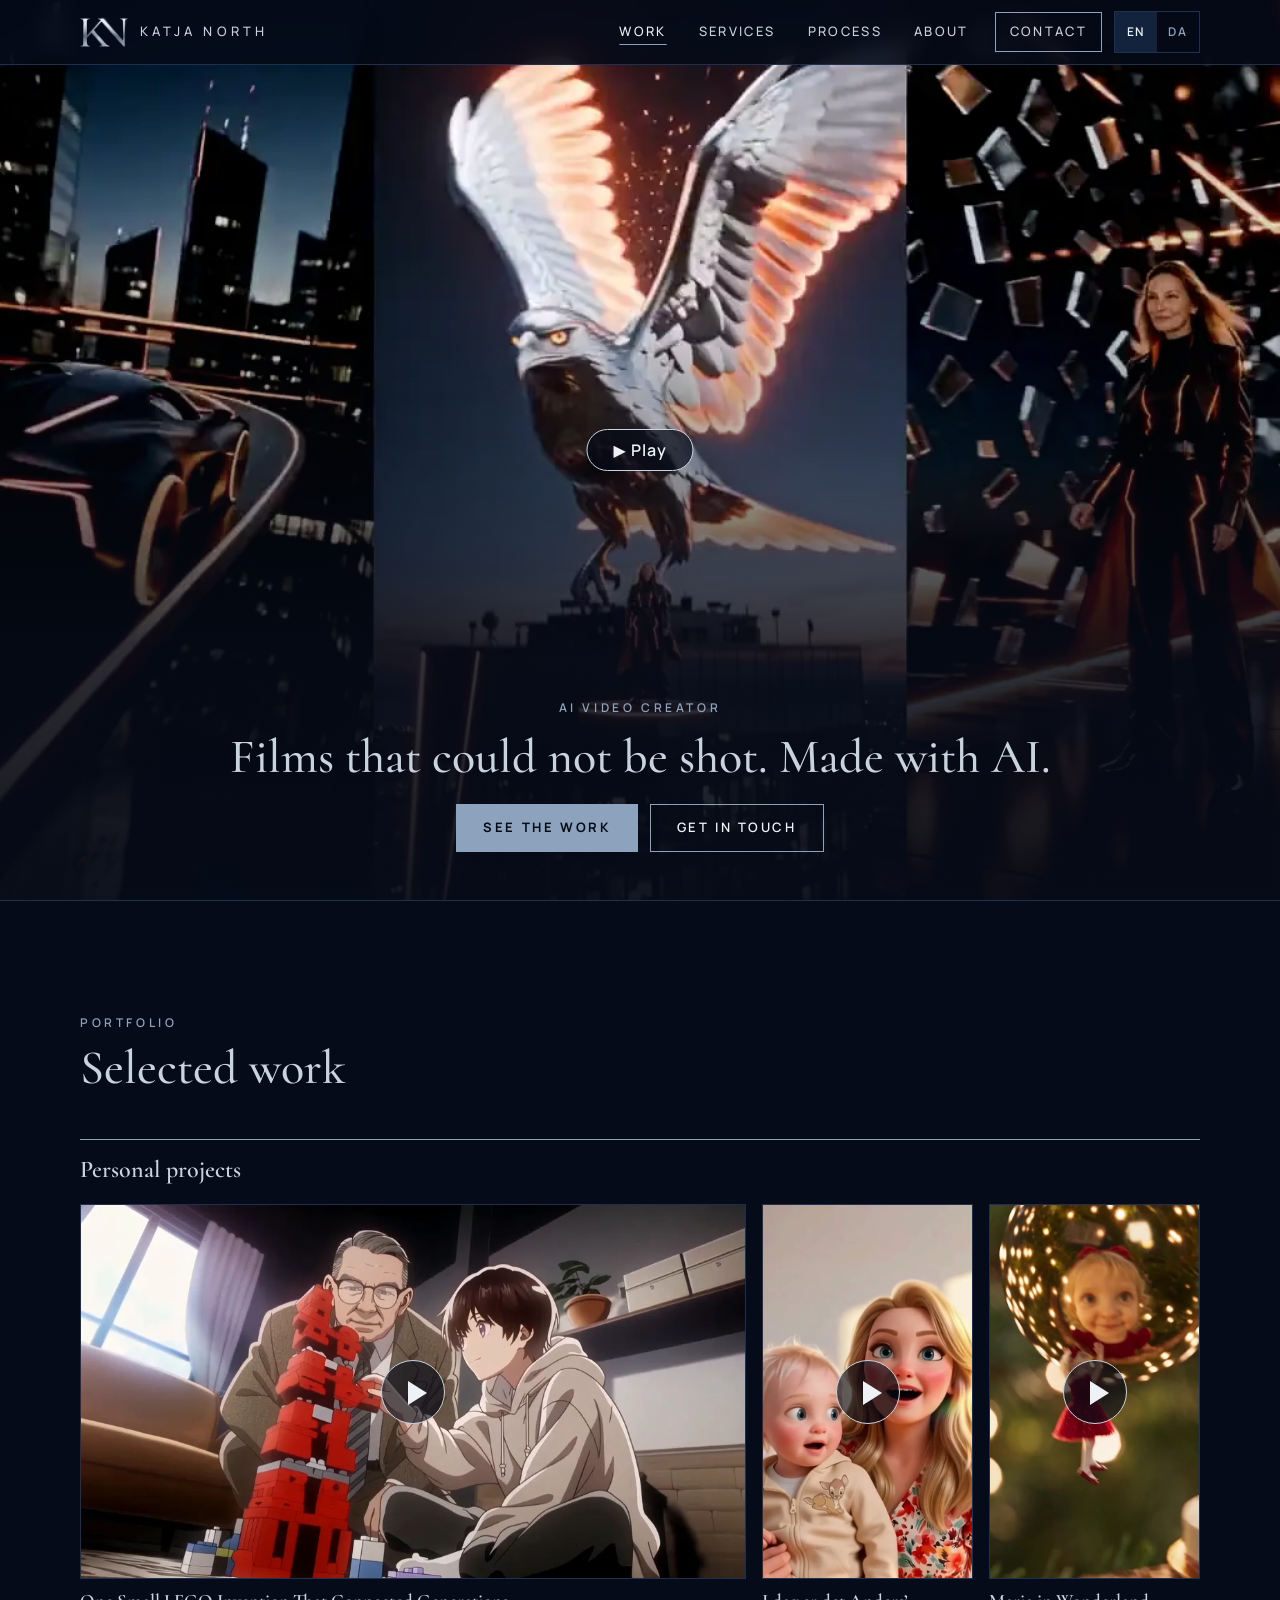
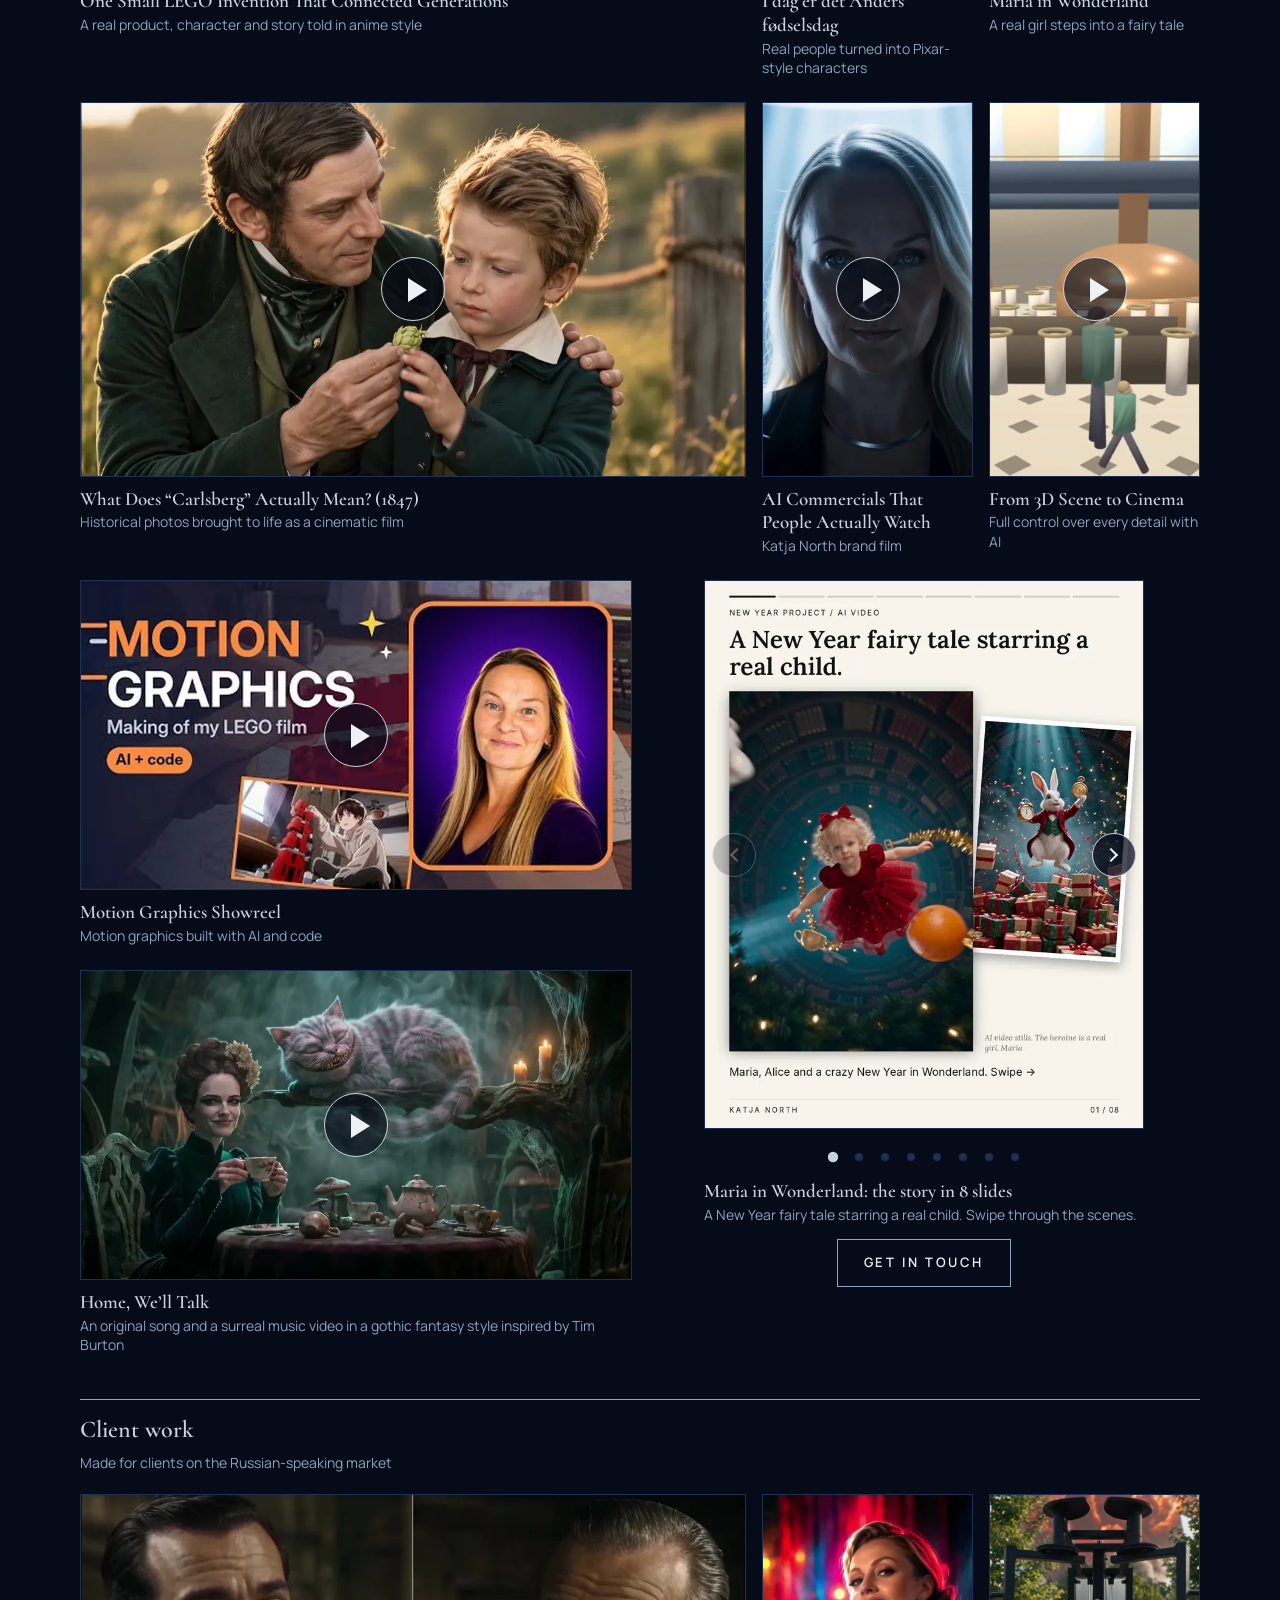
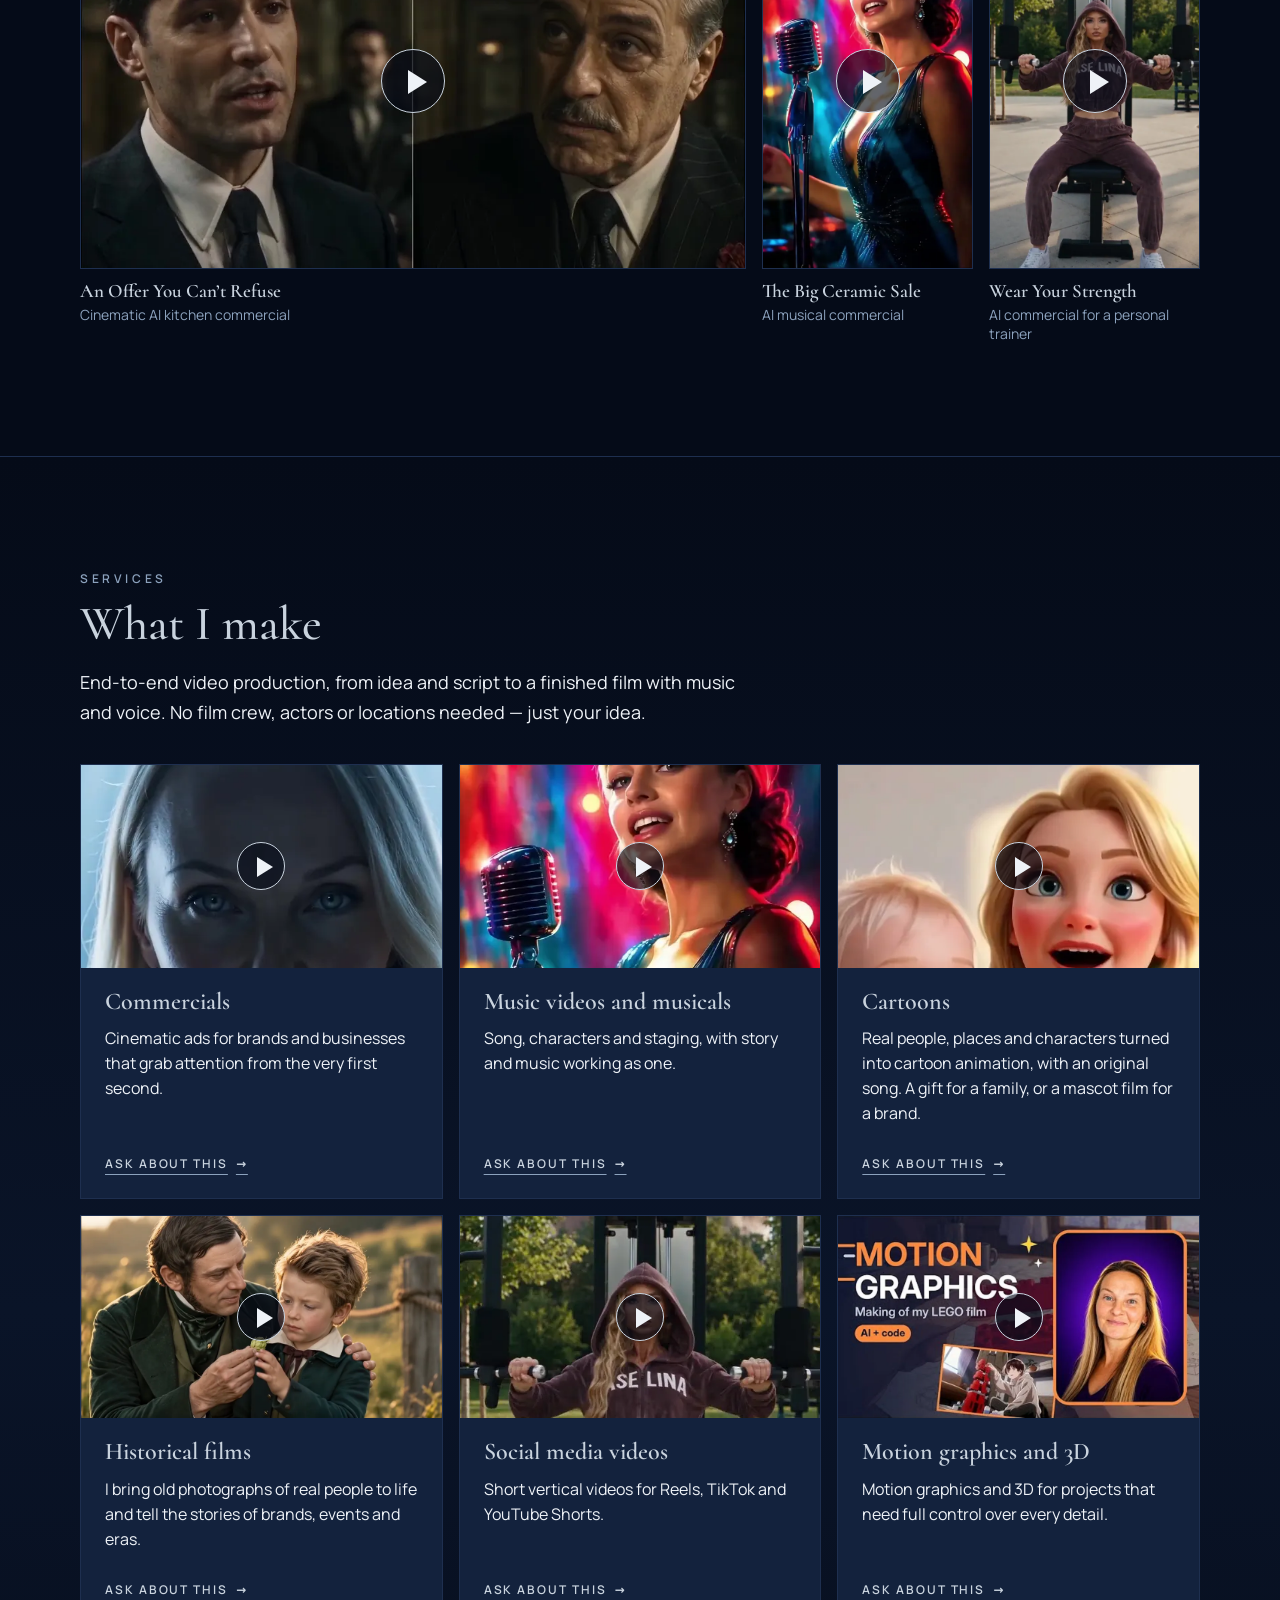
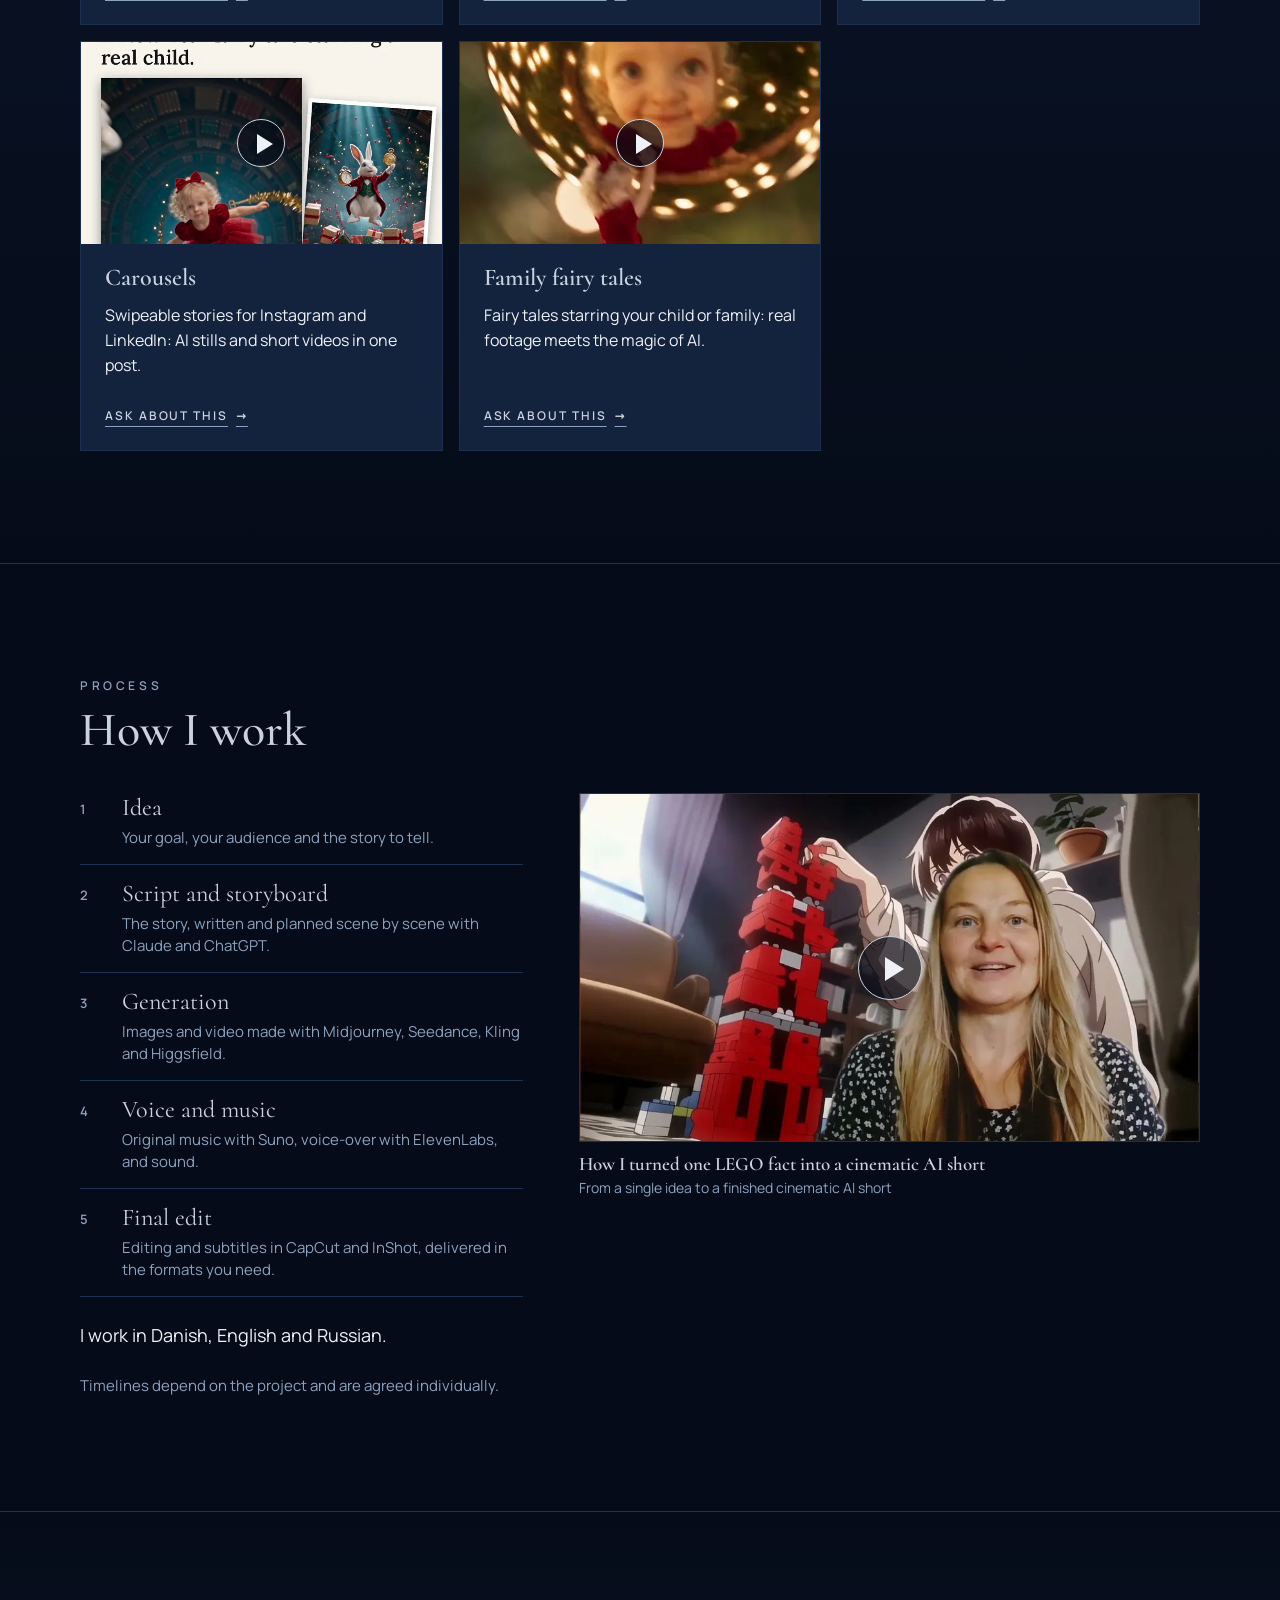
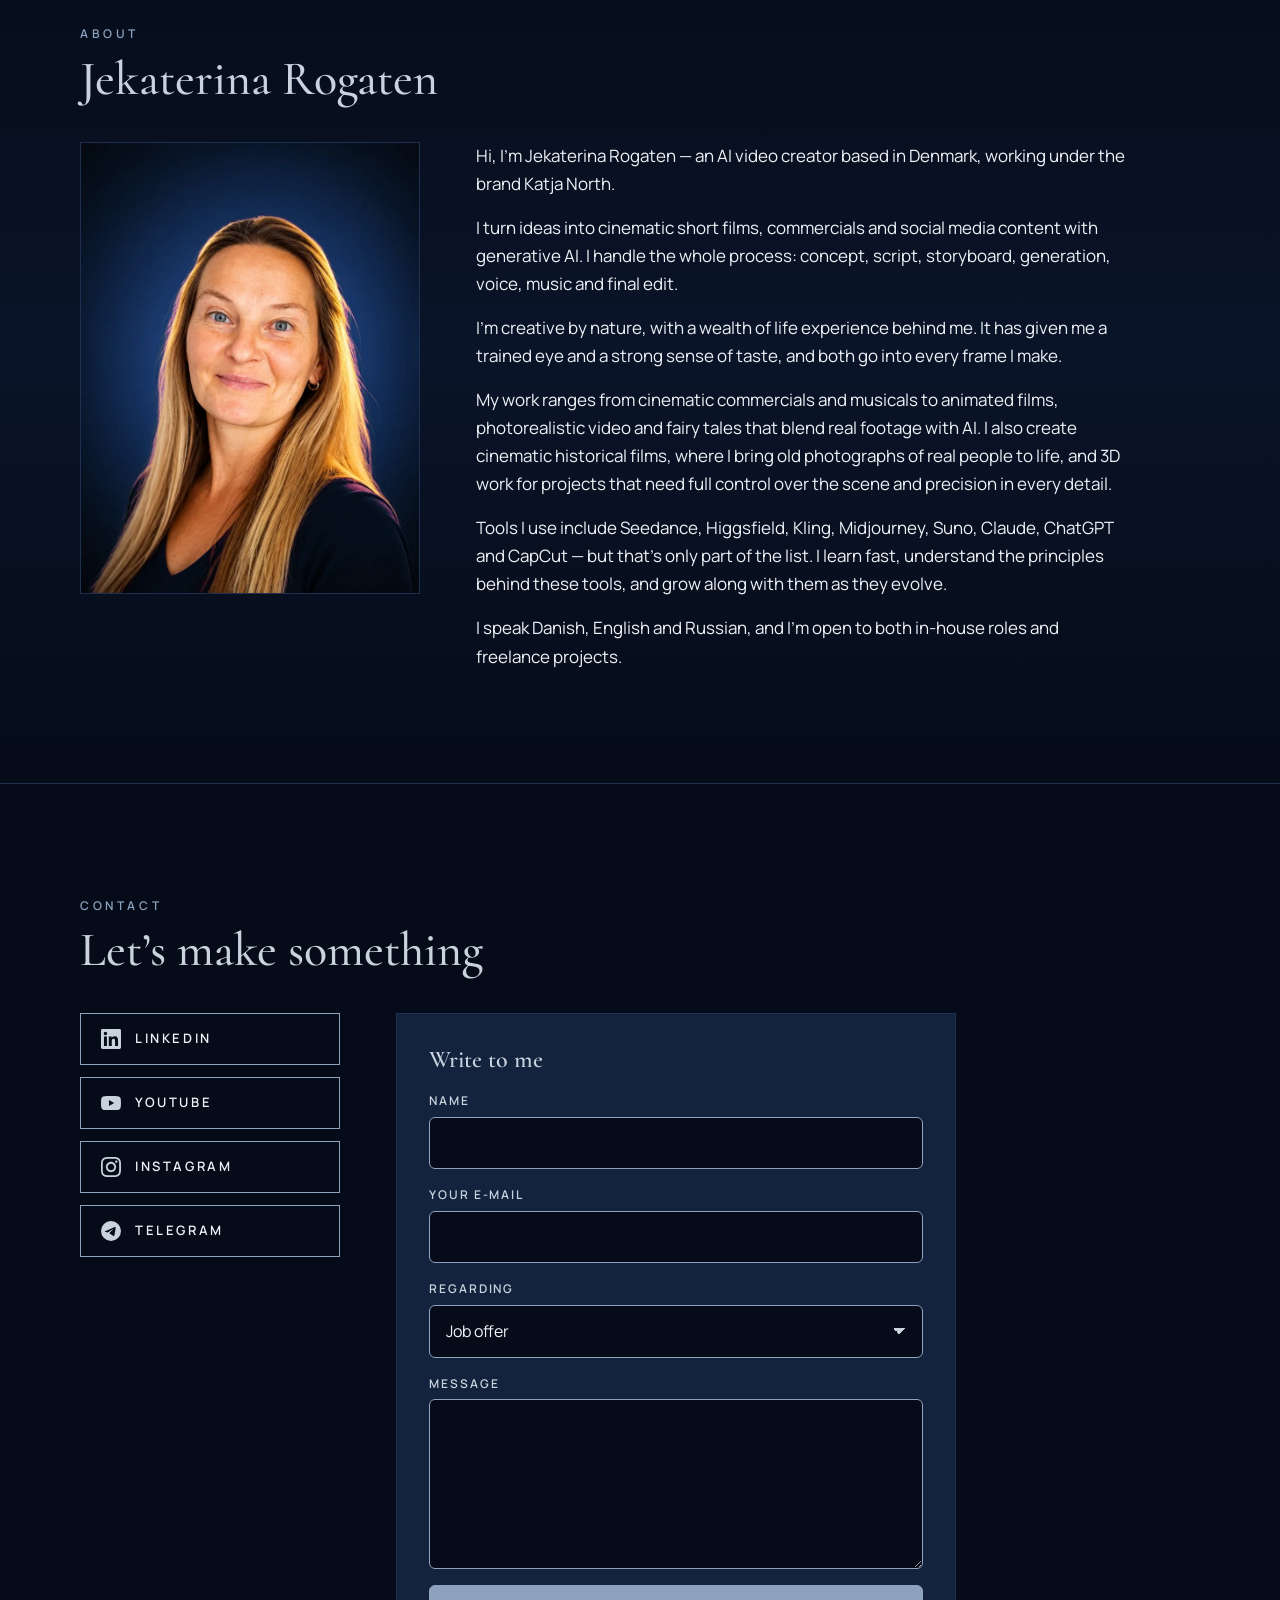
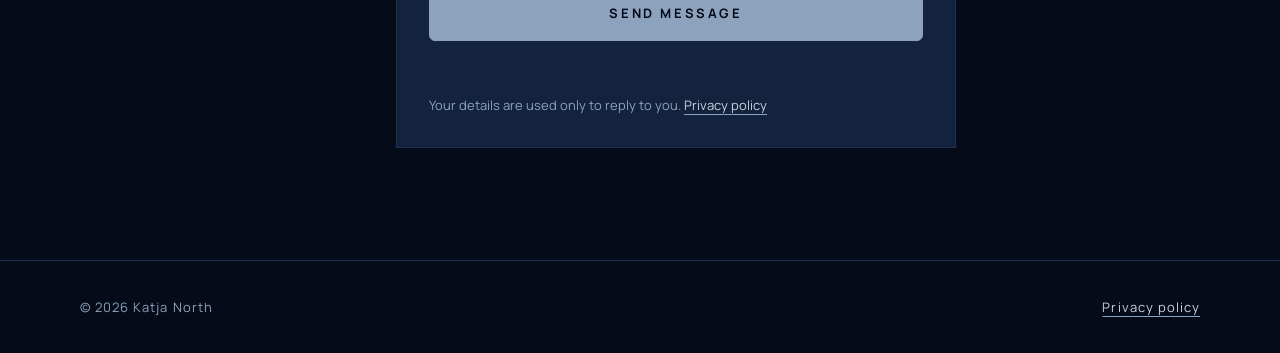
==== commit fdb12e8e: "Услуги: 8 карточек (+Cartoons, Family fairy tales); раздел Process; политика: фото клиентов Co-Autho" ====
--- a/index.html
+++ b/index.html
@@ -39,6 +39,7 @@
     <nav class="site-nav" id="site-nav" aria-label="Sections" data-i18n-aria="ui.sections">
       <a href="#work" data-i18n="nav.work">Work</a>
       <a href="#services" data-i18n="nav.services">Services</a>
+      <a href="#process" data-i18n="nav.process">Process</a>
       <a href="#about" data-i18n="nav.about">About</a>
       <a href="#contact" class="nav-cta" data-i18n="nav.contact">Contact</a>
     </nav>
@@ -87,7 +88,7 @@
           <div class="frame"><button type="button" class="play-btn" data-yt="LkNoCXGbqpU" data-title="One Small LEGO Invention That Connected Generations" aria-label="Play video: One Small LEGO Invention That Connected Generations"><img src="assets/img/covers/LkNoCXGbqpU.webp" width="960" height="540" alt="" loading="lazy" decoding="async"><span class="play" aria-hidden="true"></span></button></div>
           <figcaption><strong translate="no">One Small LEGO Invention That Connected Generations</strong><span data-i18n="cap.p5">A real product, character and story told in anime style</span></figcaption>
         </figure>
-        <figure class="video tall">
+        <figure id="ex-cartoons" class="video tall">
           <div class="frame"><button type="button" class="play-btn" data-yt="qneAWVJtMv0" data-title="I dag er det Anders’ fødselsdag" aria-label="Play video: I dag er det Anders’ fødselsdag"><img src="assets/img/covers/qneAWVJtMv0.webp" width="540" height="960" alt="" loading="lazy" decoding="async"><span class="play" aria-hidden="true"></span></button></div>
           <figcaption><strong translate="no">I dag er det Anders’ fødselsdag</strong><span data-i18n="cap.p2">Real people turned into Pixar-style characters</span></figcaption>
         </figure>
@@ -188,6 +189,16 @@
           </div>
         </article>
         <article>
+          <a class="card-thumb" href="#ex-cartoons"><img src="assets/img/covers/qneAWVJtMv0.webp" width="540" height="960" alt="" loading="lazy" decoding="async"><span class="play" aria-hidden="true"></span><span class="sr" data-i18n="svc.example">See example</span></a>
+          <div class="card-body">
+            <h3 data-i18n="s8.t">Cartoons</h3>
+            <p data-i18n="s8.d">Real people, places and characters turned into cartoon animation, with an original song. A gift for a family, or a mascot film for a brand.</p>
+            <div class="card-actions">
+              <a class="card-link" href="#contact-form" data-ask data-i18n="svc.ask">Ask about this</a>
+            </div>
+          </div>
+        </article>
+        <article>
           <a class="card-thumb" href="#ex-historical"><img src="assets/img/covers/ZE6QltWo5yY.webp" width="960" height="540" alt="" loading="lazy" decoding="async"><span class="play" aria-hidden="true"></span><span class="sr" data-i18n="svc.example">See example</span></a>
           <div class="card-body">
             <h3 data-i18n="s3.t">Historical films</h3>
@@ -198,16 +209,6 @@
           </div>
         </article>
         <article>
-          <a class="card-thumb" href="#ex-animation"><img src="assets/img/covers/cWIKWivxySs.webp" width="960" height="540" alt="" loading="lazy" decoding="async"><span class="play" aria-hidden="true"></span><span class="sr" data-i18n="svc.example">See example</span></a>
-          <div class="card-body">
-            <h3 data-i18n="s4.t">Animation and fairy tales</h3>
-            <p data-i18n="s4.d">Animated films and stories where real footage meets the magic of AI.</p>
-            <div class="card-actions">
-              <a class="card-link" href="#contact-form" data-ask data-i18n="svc.ask">Ask about this</a>
-            </div>
-          </div>
-        </article>
-        <article>
           <a class="card-thumb" href="#ex-social"><img src="assets/img/covers/LeQFFaoPtnA.webp" width="960" height="540" alt="" loading="lazy" decoding="async"><span class="play" aria-hidden="true"></span><span class="sr" data-i18n="svc.example">See example</span></a>
           <div class="card-body">
             <h3 data-i18n="s5.t">Social media videos</h3>
@@ -228,7 +229,7 @@
           </div>
         </article>
         <article>
-          <a class="card-thumb" href="#carousel"><img src="assets/carousel/s01.webp" width="720" height="900" alt="" loading="lazy" decoding="async"><span class="play" aria-hidden="true"></span><span class="sr" data-i18n="svc.example">See example</span></a>
+          <a class="card-thumb" href="#carousel"><img src="assets/carousel/s01.webp" width="720" height="900" alt="" style="object-position:center 22%" loading="lazy" decoding="async"><span class="play" aria-hidden="true"></span><span class="sr" data-i18n="svc.example">See example</span></a>
           <div class="card-body">
             <h3 data-i18n="s7.t">Carousels</h3>
             <p data-i18n="s7.d">Swipeable stories for Instagram and LinkedIn: AI stills and short videos in one post.</p>
@@ -237,6 +238,40 @@
             </div>
           </div>
         </article>
+        <article>
+          <a class="card-thumb" href="#ex-animation"><img src="assets/img/covers/cWIKWivxySs.webp" width="960" height="540" alt="" loading="lazy" decoding="async"><span class="play" aria-hidden="true"></span><span class="sr" data-i18n="svc.example">See example</span></a>
+          <div class="card-body">
+            <h3 data-i18n="s4.t">Family fairy tales</h3>
+            <p data-i18n="s4.d">Fairy tales starring your child or family: real footage meets the magic of AI.</p>
+            <div class="card-actions">
+              <a class="card-link" href="#contact-form" data-ask data-i18n="svc.ask">Ask about this</a>
+            </div>
+          </div>
+        </article>
+      </div>
+    </div>
+  </section>
+
+  <section class="section" id="process">
+    <div class="wrap">
+      <p class="eyebrow" data-i18n="process.eyebrow">Process</p>
+      <h2 data-i18n="process.title">How I work</h2>
+      <div class="process">
+        <div class="process-text">
+          <ol class="steps">
+            <li><strong data-i18n="process.s1">Idea</strong><span data-i18n="process.s1d">Your goal, your audience and the story to tell.</span></li>
+            <li><strong data-i18n="process.s2">Script and storyboard</strong><span data-i18n="process.s2d">The story, written and planned scene by scene with Claude and ChatGPT.</span></li>
+            <li><strong data-i18n="process.s3">Generation</strong><span data-i18n="process.s3d">Images and video made with Midjourney, Seedance, Kling and Higgsfield.</span></li>
+            <li><strong data-i18n="process.s4">Voice and music</strong><span data-i18n="process.s4d">Original music with Suno, voice-over with ElevenLabs, and sound.</span></li>
+            <li><strong data-i18n="process.s5">Final edit</strong><span data-i18n="process.s5d">Editing and subtitles in CapCut and InShot, delivered in the formats you need.</span></li>
+          </ol>
+          <p class="lead process-lang" data-i18n="process.lang">I work in Danish, English and Russian.</p>
+          <p class="process-note" data-i18n="process.note">Timelines depend on the project and are agreed individually.</p>
+        </div>
+        <figure class="video wide">
+          <div class="frame"><button type="button" class="play-btn" data-yt="yY90yuF1jq8" data-title="How I turned one LEGO fact into a cinematic AI short" aria-label="Play video: How I turned one LEGO fact into a cinematic AI short"><img src="assets/img/covers/yY90yuF1jq8.webp" width="960" height="540" alt="" loading="lazy" decoding="async"><span class="play" aria-hidden="true"></span></button></div>
+          <figcaption><strong translate="no">How I turned one LEGO fact into a cinematic AI short</strong><span data-i18n="cap.n2">From a single idea to a finished cinematic AI short</span></figcaption>
+        </figure>
       </div>
     </div>
   </section>
--- a/assets/css/style.css
+++ b/assets/css/style.css
@@ -269,22 +269,18 @@
 @media (max-width:760px) and (orientation:portrait){.carousel{max-width:none}}
 @media (hover:none){.car-btn{display:none}}
 
-/* ---------- Седьмая карточка услуг (карусель) занимает всю строку, чтобы не оставалась одна в ряду ---------- */
-.services article:last-child:nth-child(3n+1){grid-column:1/-1;flex-direction:row}
-.services article:last-child:nth-child(3n+1) .card-thumb{flex:none;width:clamp(200px,24%,280px);aspect-ratio:4/5}
-.services article:last-child:nth-child(3n+1) .card-body{justify-content:center;padding:24px 32px}
-.services article:last-child:nth-child(3n+1) .card-actions{margin-top:8px}
-.services article:last-child:nth-child(3n+1) .card-body p{max-width:56ch}
-.services article:last-child:nth-child(3n+1) h3{font-size:1.5rem}
-@media (max-width:900px){
-  .services article:last-child:nth-child(odd){grid-column:1/-1;flex-direction:row}
-  .services article:last-child:nth-child(odd) .card-thumb{flex:none;width:clamp(180px,34%,260px);aspect-ratio:4/5}
-  .services article:last-child:nth-child(odd) .card-body{justify-content:center;padding:20px 24px}
-  .services article:last-child:nth-child(odd) .card-actions{margin-top:8px}
-}
-@media (max-width:560px){
-  .services article:last-child:nth-child(odd) .card-thumb{width:112px;aspect-ratio:auto}
-  .services article:last-child:nth-child(odd) .card-body{justify-content:flex-start;padding:16px 16px 8px}
-}
 .carousel-fig.is-target .car-track{border-color:var(--text);box-shadow:0 0 0 3px var(--accent)}
 .car-track{transition:box-shadow .4s,border-color .4s}
+
+/* ---------- Раздел «Процесс» ---------- */
+.process{display:grid;grid-template-columns:minmax(0,5fr) minmax(0,7fr);gap:32px 56px;align-items:start;margin-top:36px}
+.process-text{display:flex;flex-direction:column;gap:24px}
+.steps{list-style:none;counter-reset:st;display:flex;flex-direction:column;gap:14px;margin:0;padding:0}
+.steps li{counter-increment:st;display:grid;grid-template-columns:1.6rem minmax(0,1fr);column-gap:16px;row-gap:4px;padding-bottom:14px;border-bottom:1px solid var(--line)}
+.steps li::before{content:counter(st);grid-row:1/3;padding-top:.45em;font-size:.8125rem;font-weight:600;letter-spacing:.16em;color:var(--accent)}
+.steps strong{font-family:var(--display);font-weight:400;font-size:1.5rem;line-height:1.25;color:var(--silver)}
+.steps span{font-size:.9375rem;line-height:1.5;color:var(--accent)}
+.process-lang{font-size:1.125rem;color:var(--text)}
+.process-note{margin:0;font-size:.9375rem;color:var(--accent)}
+.process .lead{margin-top:0}
+@media (max-width:900px){.process{grid-template-columns:minmax(0,1fr)}}
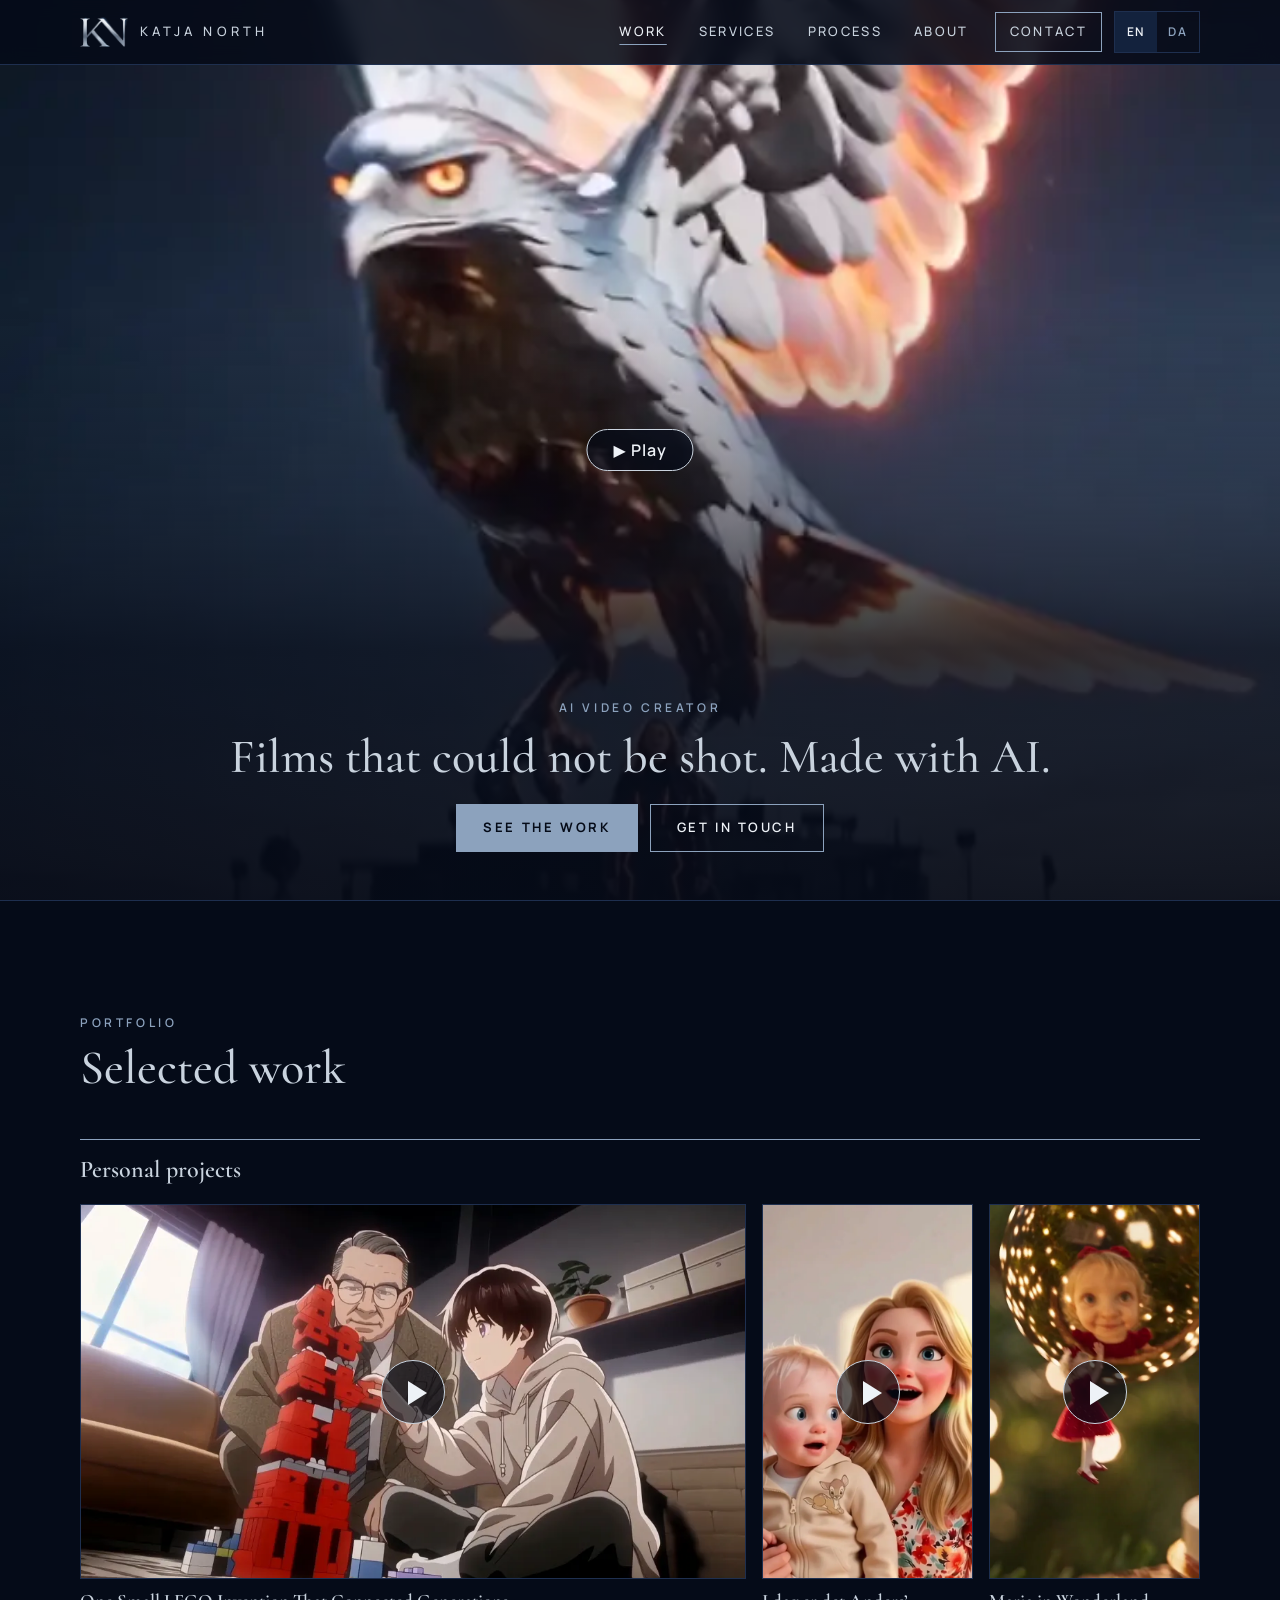
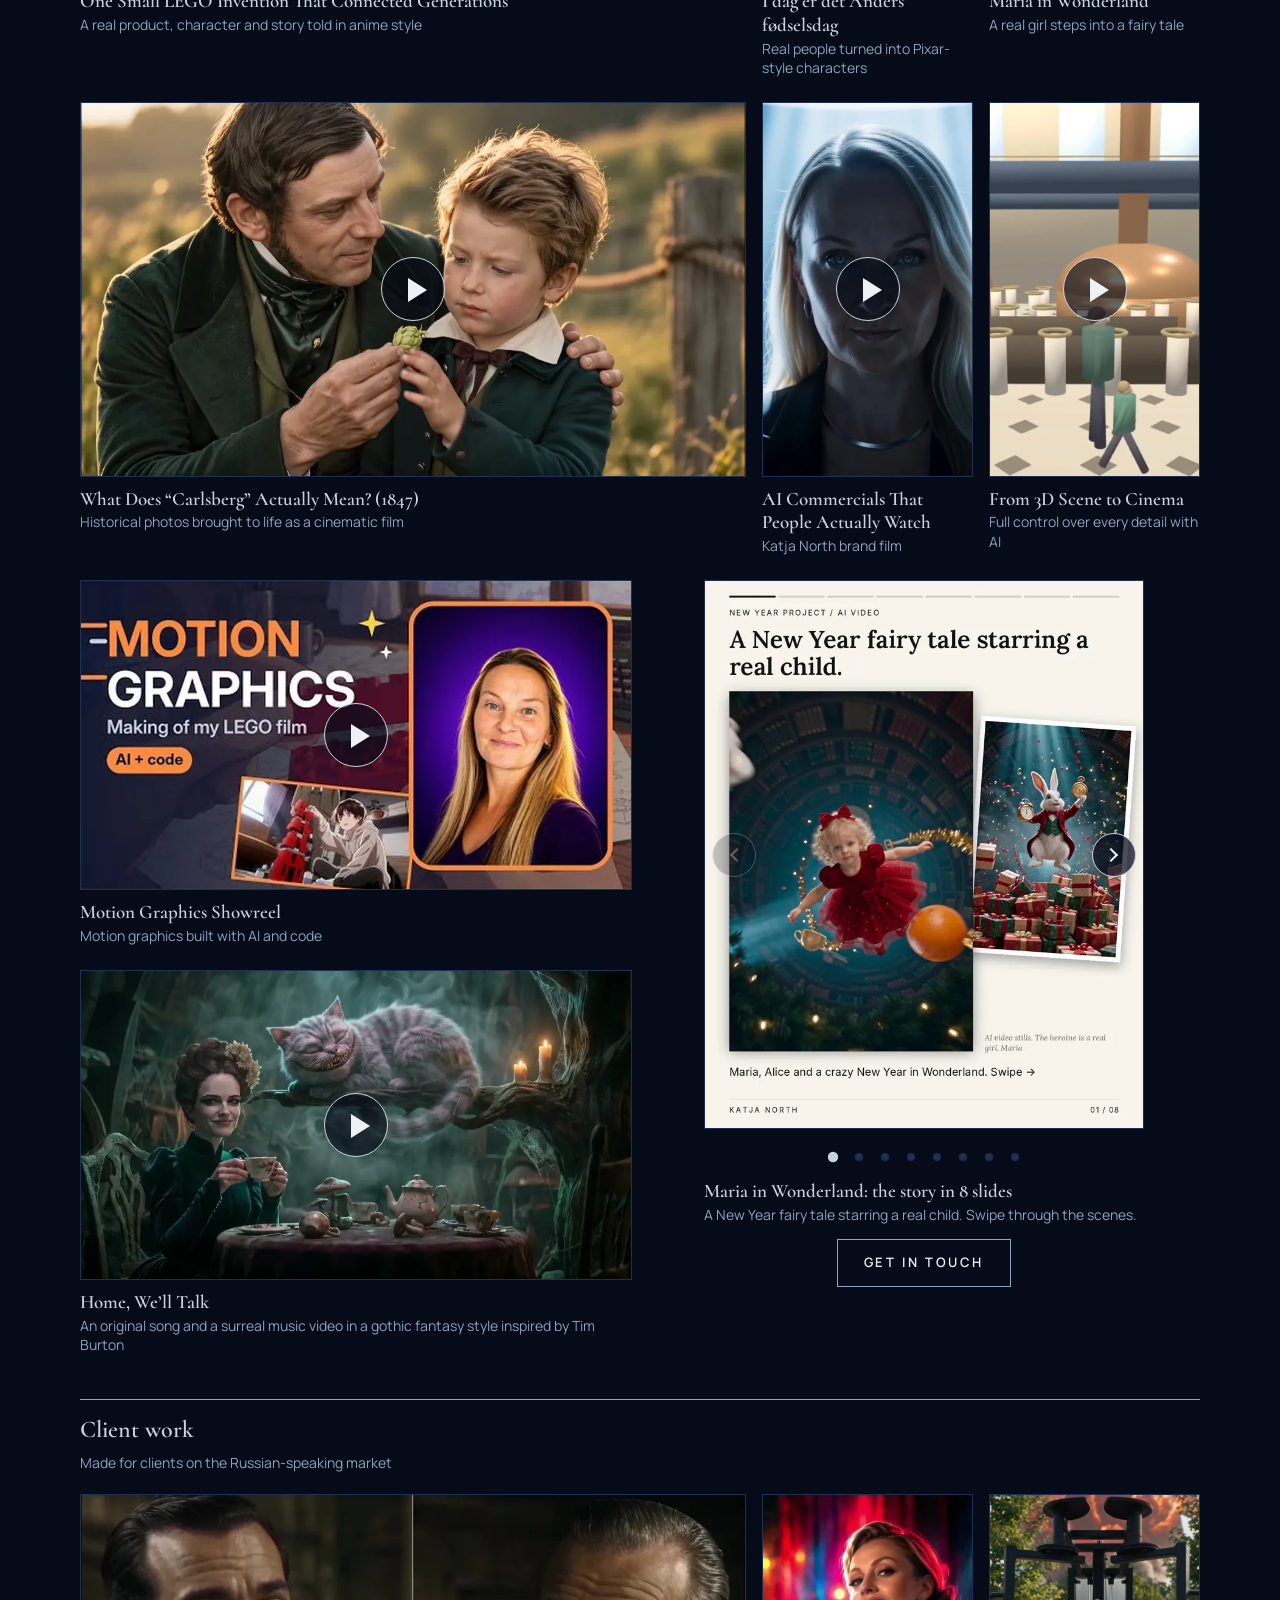
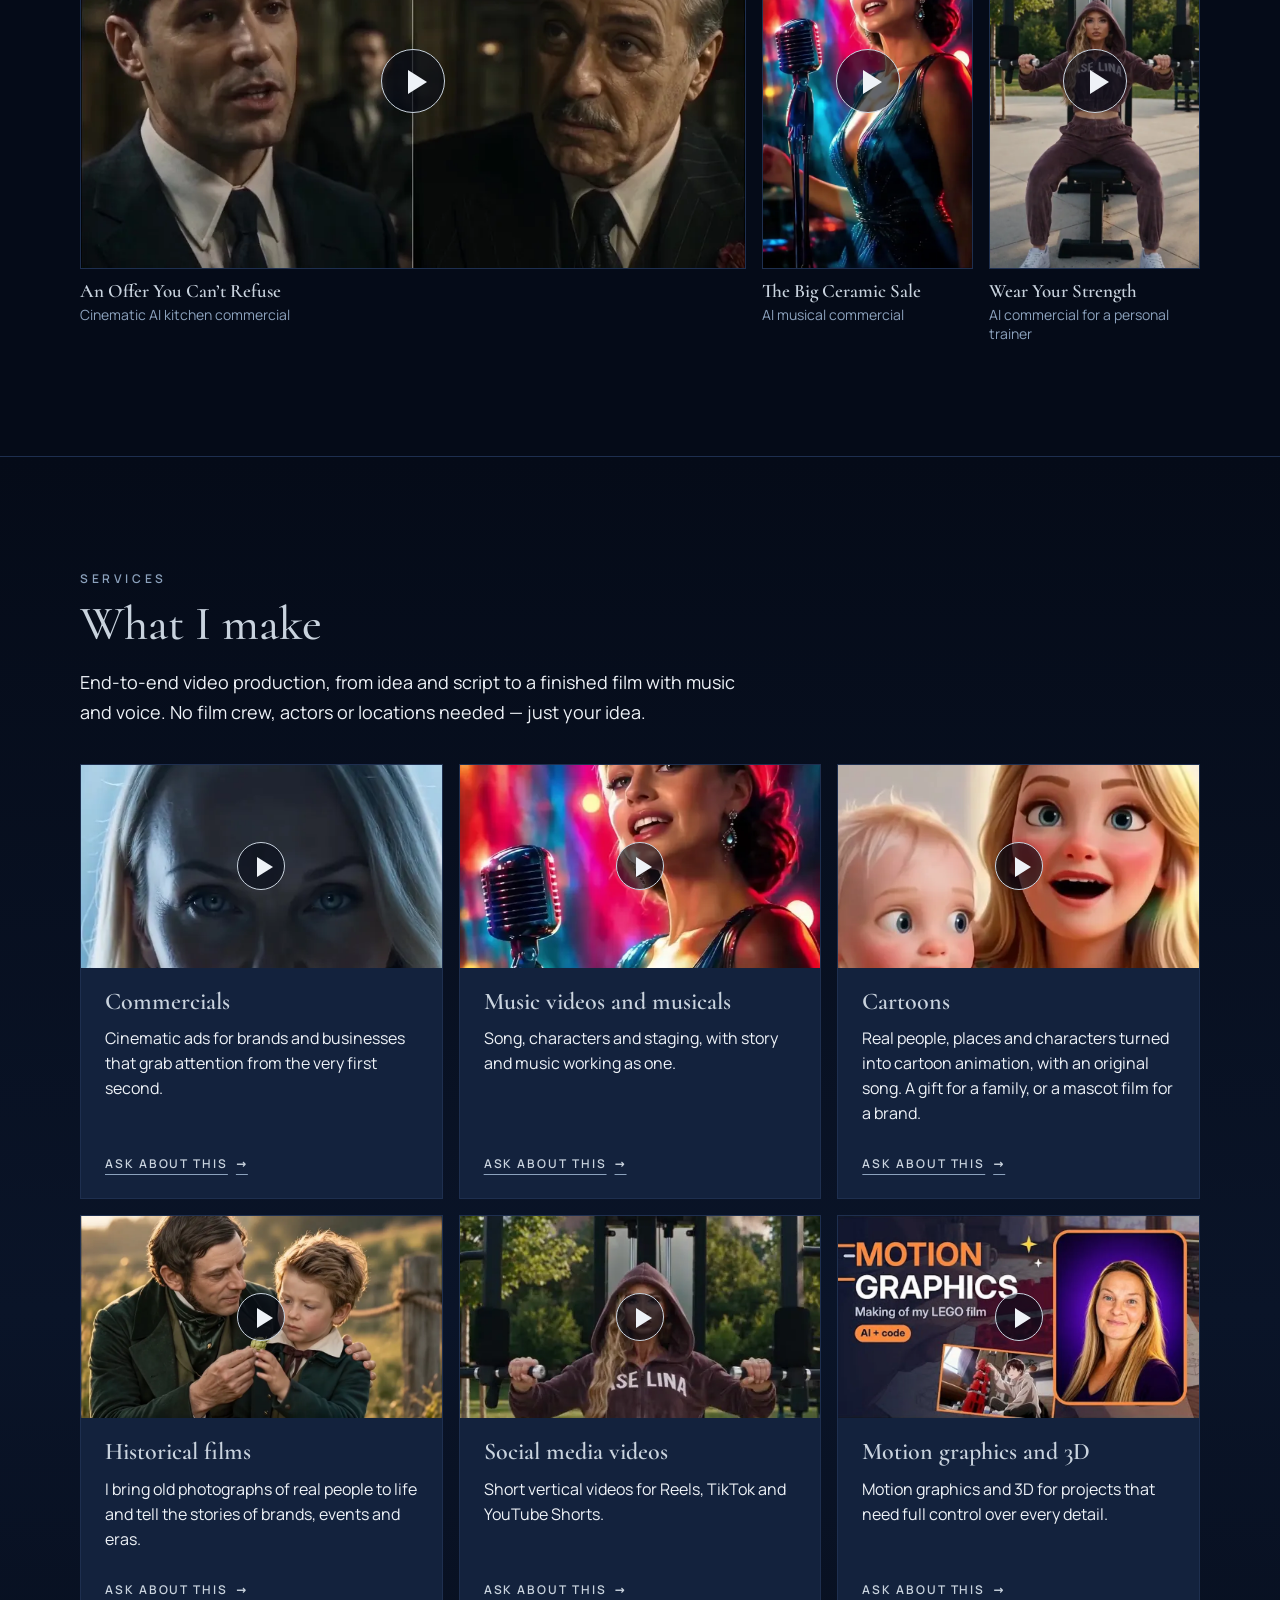
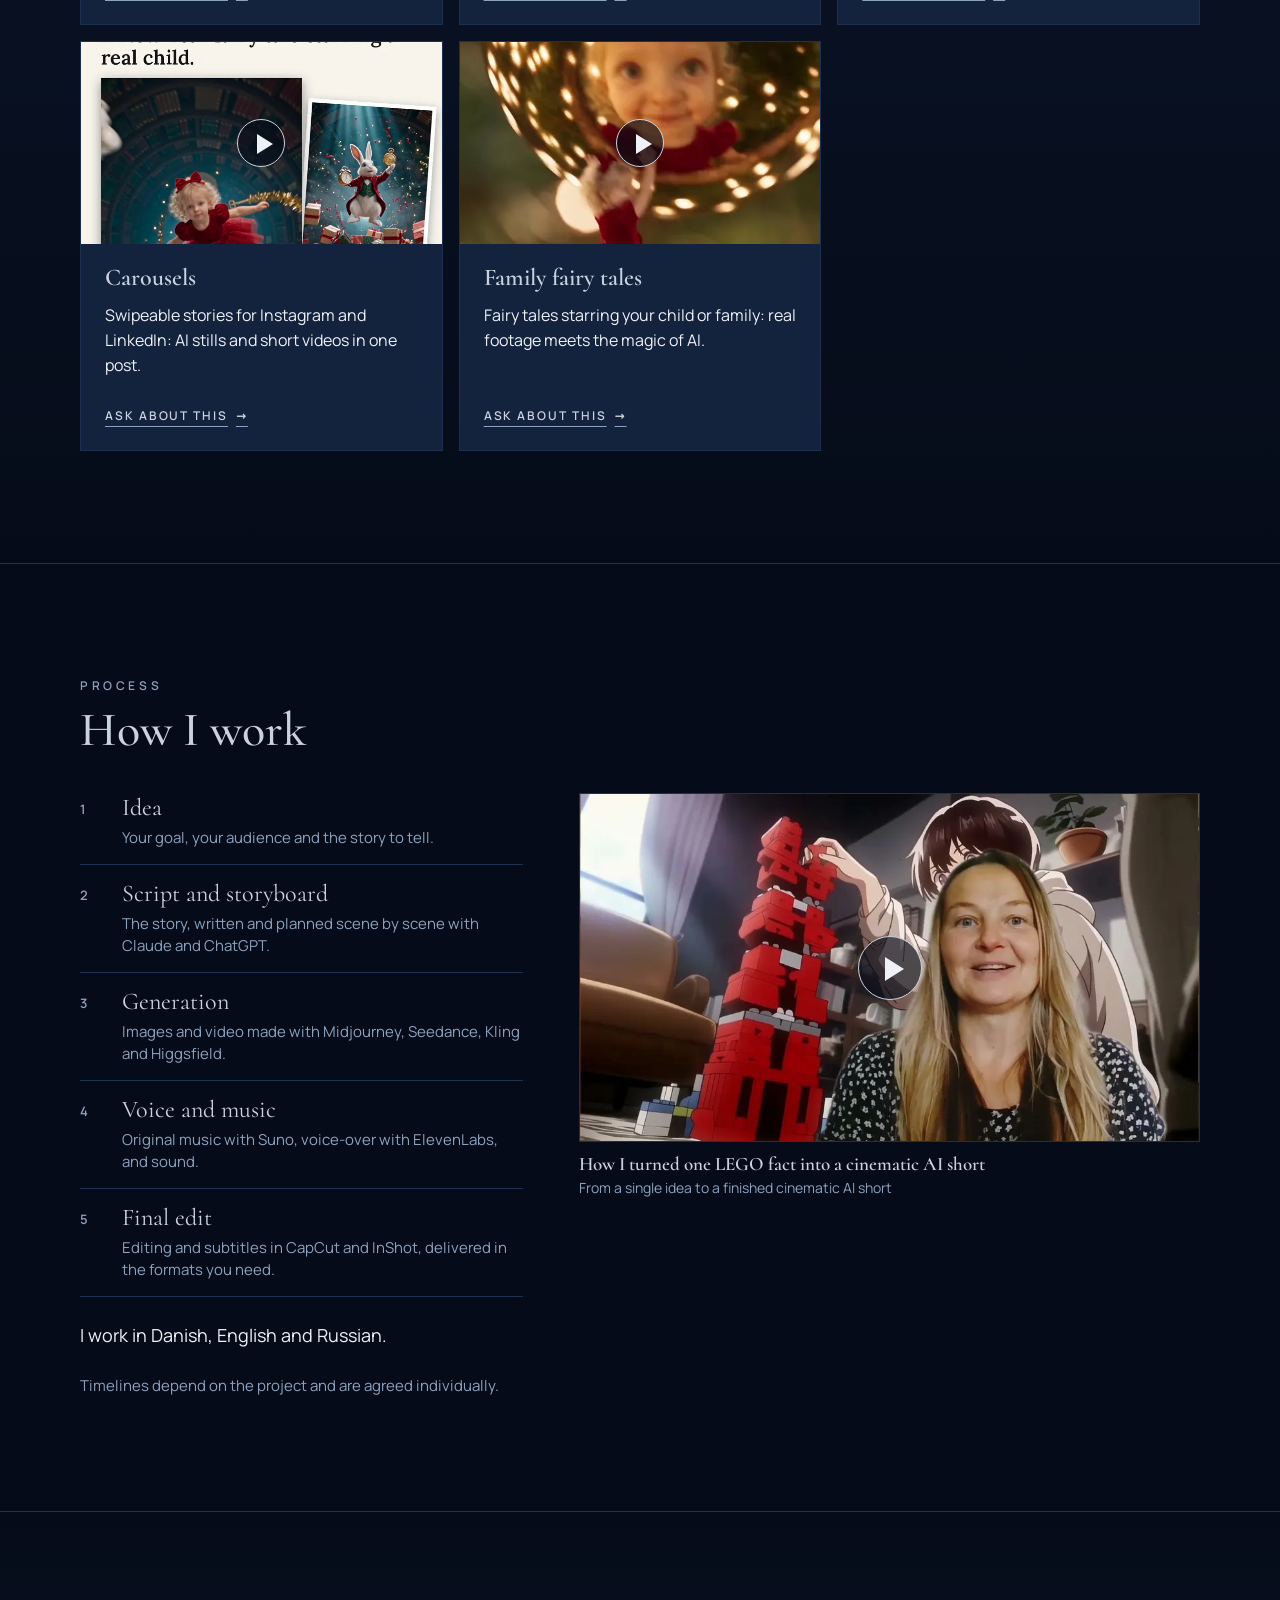
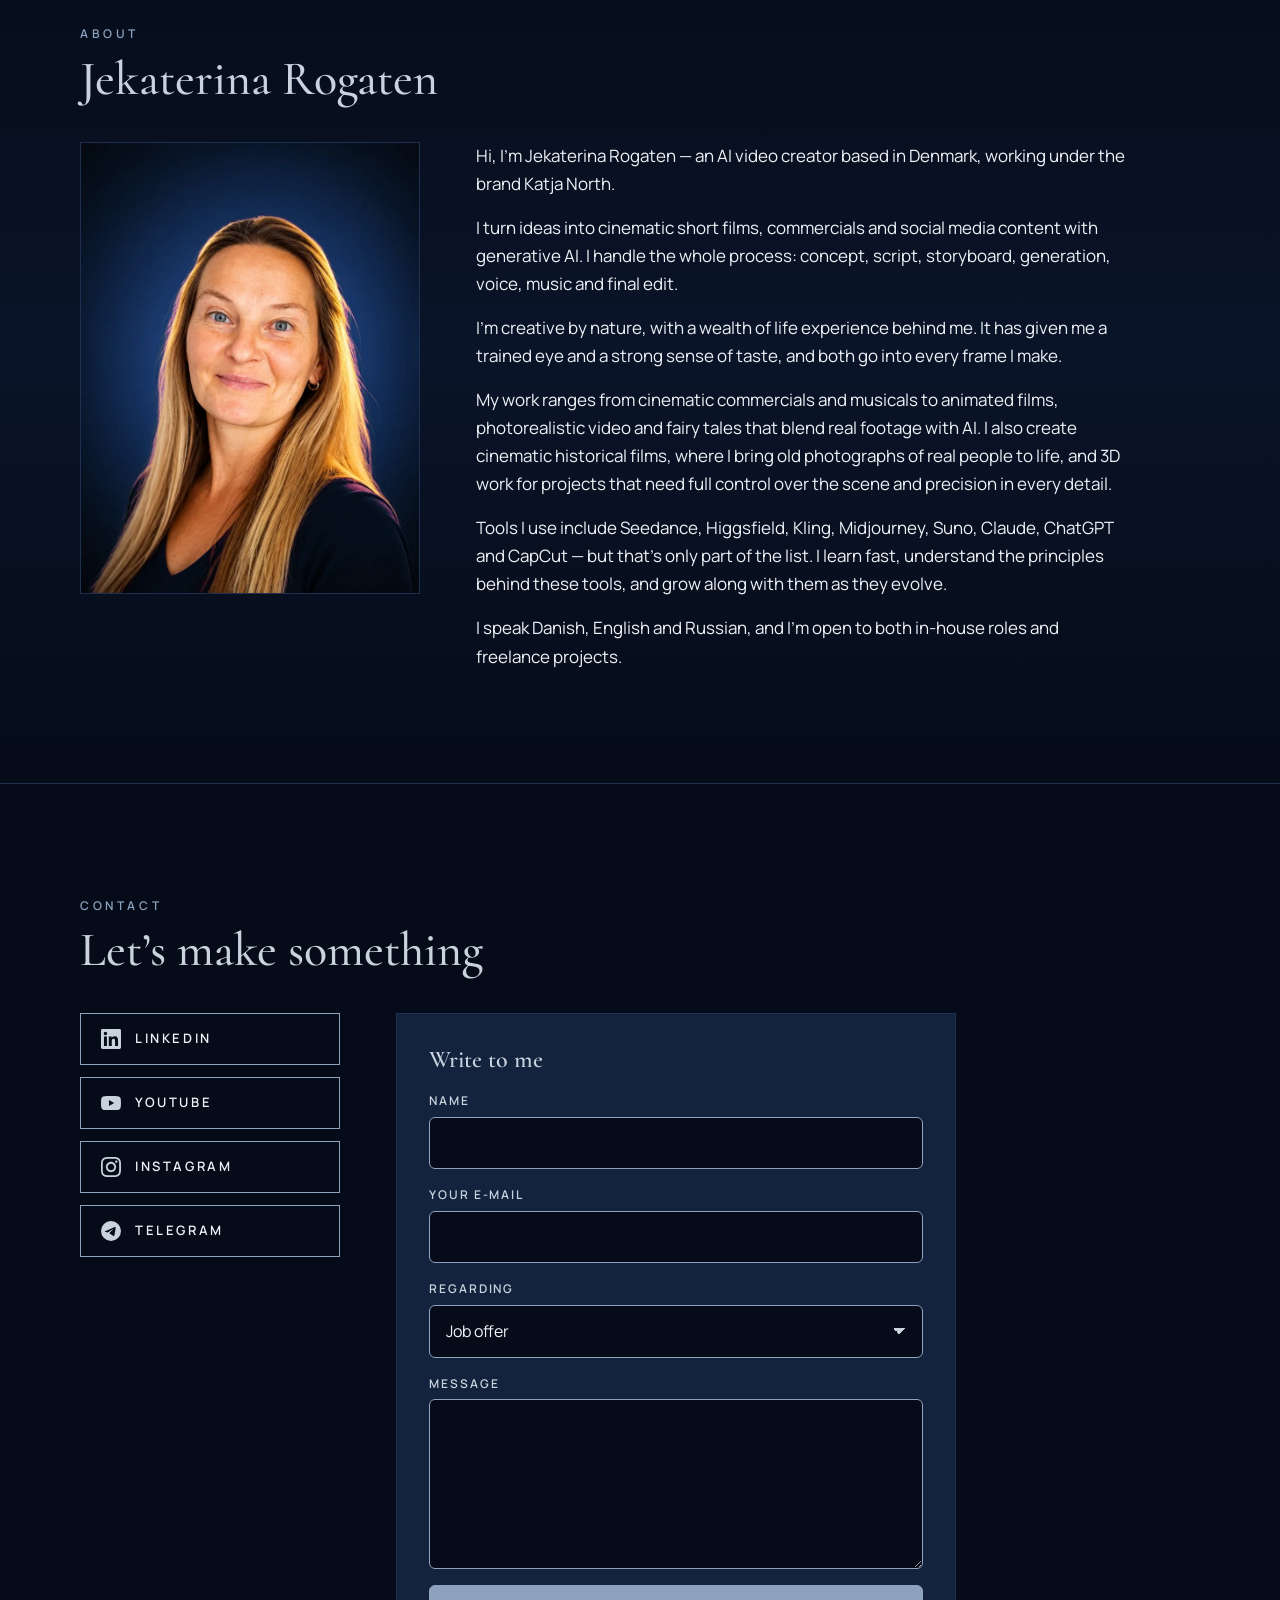
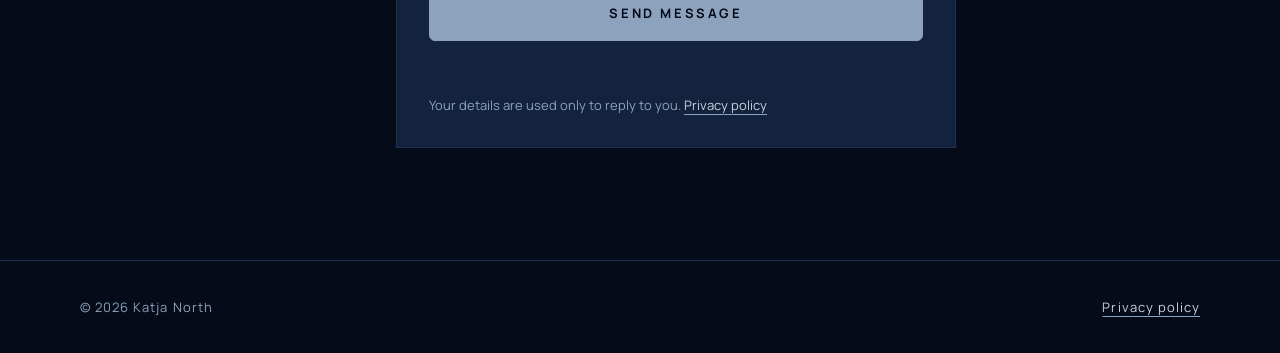
==== commit a75acc2c: "Cartoons: кадр в карточке сдвинут на лица Co-Authored-By: Claude Sonnet 5.5 <noreply@anthropic.com> " ====
--- a/index.html
+++ b/index.html
@@ -189,7 +189,7 @@
           </div>
         </article>
         <article>
-          <a class="card-thumb" href="#ex-cartoons"><img src="assets/img/covers/qneAWVJtMv0.webp" width="540" height="960" alt="" loading="lazy" decoding="async"><span class="play" aria-hidden="true"></span><span class="sr" data-i18n="svc.example">See example</span></a>
+          <a class="card-thumb" href="#ex-cartoons"><img src="assets/img/covers/qneAWVJtMv0.webp" width="540" height="960" alt="" style="object-position:center 46%" loading="lazy" decoding="async"><span class="play" aria-hidden="true"></span><span class="sr" data-i18n="svc.example">See example</span></a>
           <div class="card-body">
             <h3 data-i18n="s8.t">Cartoons</h3>
             <p data-i18n="s8.d">Real people, places and characters turned into cartoon animation, with an original song. A gift for a family, or a mascot film for a brand.</p>
